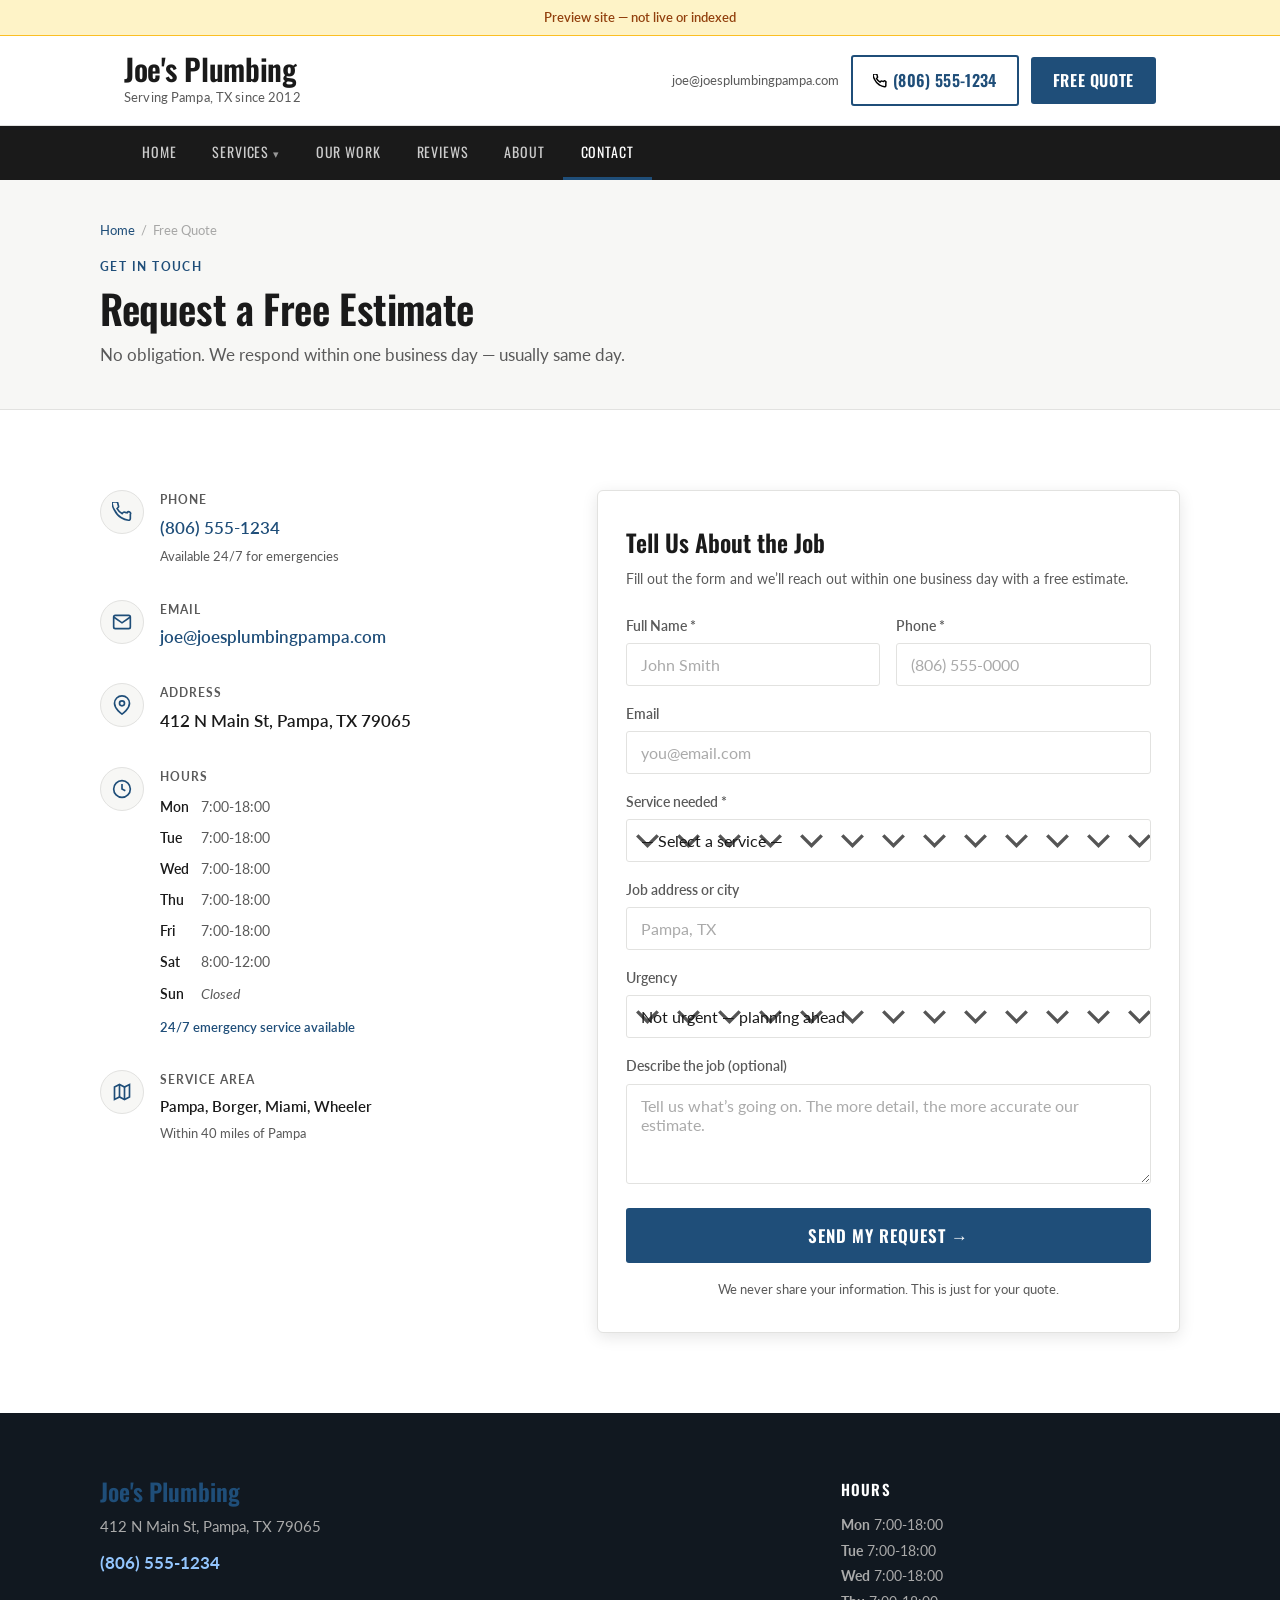
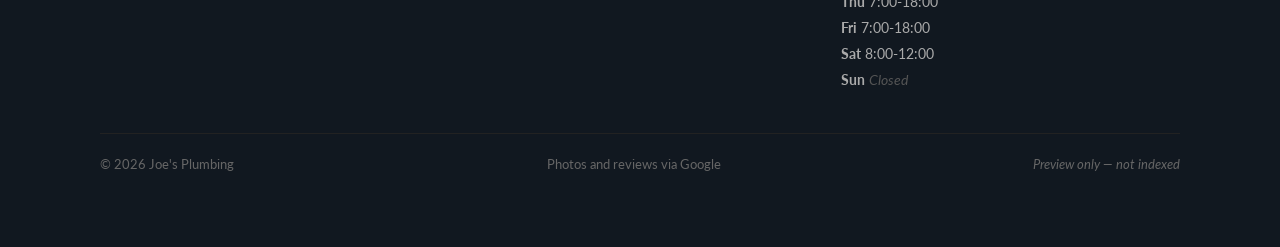
==== contact.html @ d593f2bc "Multi-page v4: Home + Services + Gallery + Contact pages, FAQ, services with descriptions" ====
<!DOCTYPE html>
<html lang="en">
<head>
  <meta charset="UTF-8">
  <meta name="viewport" content="width=device-width, initial-scale=1">
  <title>Free Quote &mdash; Joe&#39;s Plumbing &mdash; Pampa, TX</title><meta name="robots" content="noindex, nofollow">  <link rel="icon" type="image/svg+xml" href="data:image/svg+xml,%3Csvg xmlns='http://www.w3.org/2000/svg' viewBox='0 0 32 32'%3E%3Crect width='32' height='32' fill='%231f4e79'/%3E%3Ctext x='16' y='22' font-family='sans-serif' font-size='18' font-weight='bold' fill='white' text-anchor='middle'%3EJ%3C/text%3E%3C/svg%3E">
  <link rel="preconnect" href="https://fonts.googleapis.com">
  <link rel="preconnect" href="https://fonts.gstatic.com" crossorigin>
  <link rel="stylesheet" href="https://fonts.googleapis.com/css2?family=Oswald:wght@400;600&amp;family=Lato:wght@400;700&display=swap">
  <style>:root { --accent: #1f4e79; --font-heading: 'Oswald', Arial Narrow, sans-serif; --font-body: 'Lato', system-ui, sans-serif; }</style>
  <link rel="stylesheet" href="style.css">
</head>
<body><div class="preview-banner" role="alert">Preview site &mdash; not live or indexed</div><header class="site-header" id="top">
  <div class="header-inner">
    <div class="header-brand">
      <a class="header-name" href="index.html">Joe&#39;s Plumbing</a>      <span class="header-tagline">Serving Pampa, TX since 2012</span>    </div>
    <div class="header-actions">      <a class="header-email" href="mailto:joe@joesplumbingpampa.com">joe@joesplumbingpampa.com</a>      <a class="btn-call" href="tel:8065551234">(806) 555-1234</a>
      <a class="btn-quote" href="contact.html">Free Quote</a>
    </div>
  </div>
</header><nav class="site-nav" id="site-nav" aria-label="Site navigation">
  <div class="nav-inner">
    <a href="index.html">Home</a>
    <div class="nav-dropdown">
      <a href="services.html">Services</a>
      <ul class="nav-dropdown-menu">        <li><a href="services.html#service-1">Water Heaters</a></li>        <li><a href="services.html#service-2">Slab Leak Repair</a></li>        <li><a href="services.html#service-3">Drain Cleaning</a></li>        <li><a href="services.html#service-4">Repipes</a></li>        <li><a href="services.html#service-5">Gas Lines</a></li>      </ul>
    </div>
    <a href="gallery.html">Our Work</a>
    <a href="index.html#reviews">Reviews</a>
    <a href="index.html#about">About</a>
    <a href="contact.html" class="nav-active">Contact</a>
  </div>
</nav>
<div class="page-hero">
  <div class="page-hero-inner">
    <nav class="breadcrumb" aria-label="breadcrumb">
      <a href="index.html">Home</a><span>/</span><span>Free Quote</span>
    </nav>
    <p class="page-hero-eyebrow">Get in Touch</p>
    <h1 class="page-hero-title">Request a Free Estimate</h1>
    <p class="page-hero-sub">No obligation. We respond within one business day &mdash; usually same day.</p>
  </div>
</div>

<main>
  <section class="section">
    <div class="section-inner">
      <div class="contact-page-grid">

        <div class="contact-info-block">

          <div class="contact-info-item">
            <div class="contact-info-icon">
              <svg viewBox="0 0 24 24" fill="none" stroke="currentColor" stroke-width="2"><path d="M22 16.92v3a2 2 0 01-2.18 2 19.79 19.79 0 01-8.63-3.07A19.5 19.5 0 013.07 9.81a19.79 19.79 0 01-3.07-8.64A2 2 0 012 0h3a2 2 0 012 1.72c.127.96.36 1.903.7 2.81a2 2 0 01-.45 2.11L6.09 7.91a16 16 0 006 6l1.27-1.27a2 2 0 012.11-.45c.907.34 1.85.573 2.81.7A2 2 0 0122 14.92z"/></svg>
            </div>
            <div>
              <p class="contact-info-label">Phone</p>
              <p class="contact-info-value"><a href="tel:8065551234">(806) 555-1234</a></p><p style="font-size:0.8125rem;color:var(--text-light);margin-top:0.25rem">Available 24/7 for emergencies</p>            </div>
          </div>          <div class="contact-info-item">
            <div class="contact-info-icon">
              <svg viewBox="0 0 24 24" fill="none" stroke="currentColor" stroke-width="2"><path d="M4 4h16c1.1 0 2 .9 2 2v12c0 1.1-.9 2-2 2H4c-1.1 0-2-.9-2-2V6c0-1.1.9-2 2-2z"/><polyline points="22,6 12,13 2,6"/></svg>
            </div>
            <div>
              <p class="contact-info-label">Email</p>
              <p class="contact-info-value"><a href="mailto:joe@joesplumbingpampa.com">joe@joesplumbingpampa.com</a></p>
            </div>
          </div>
          <div class="contact-info-item">
            <div class="contact-info-icon">
              <svg viewBox="0 0 24 24" fill="none" stroke="currentColor" stroke-width="2"><path d="M21 10c0 7-9 13-9 13s-9-6-9-13a9 9 0 0118 0z"/><circle cx="12" cy="10" r="3"/></svg>
            </div>
            <div>
              <p class="contact-info-label">Address</p>
              <p class="contact-info-value">412 N Main St, Pampa, TX 79065</p>
            </div>
          </div>          <div class="contact-info-item">
            <div class="contact-info-icon">
              <svg viewBox="0 0 24 24" fill="none" stroke="currentColor" stroke-width="2"><circle cx="12" cy="12" r="10"/><polyline points="12 6 12 12 16 14"/></svg>
            </div>
            <div>
              <p class="contact-info-label">Hours</p>
              <table style="font-size:0.875rem;border-collapse:collapse;margin-top:0.25rem">                <tr>
                  <td style="padding:0.25rem 0.75rem 0.25rem 0;font-weight:600;color:var(--text)">Mon</td>
                  <td style="padding:0.25rem 0;color:var(--text-light)">7:00-18:00</td>
                </tr>                <tr>
                  <td style="padding:0.25rem 0.75rem 0.25rem 0;font-weight:600;color:var(--text)">Tue</td>
                  <td style="padding:0.25rem 0;color:var(--text-light)">7:00-18:00</td>
                </tr>                <tr>
                  <td style="padding:0.25rem 0.75rem 0.25rem 0;font-weight:600;color:var(--text)">Wed</td>
                  <td style="padding:0.25rem 0;color:var(--text-light)">7:00-18:00</td>
                </tr>                <tr>
                  <td style="padding:0.25rem 0.75rem 0.25rem 0;font-weight:600;color:var(--text)">Thu</td>
                  <td style="padding:0.25rem 0;color:var(--text-light)">7:00-18:00</td>
                </tr>                <tr>
                  <td style="padding:0.25rem 0.75rem 0.25rem 0;font-weight:600;color:var(--text)">Fri</td>
                  <td style="padding:0.25rem 0;color:var(--text-light)">7:00-18:00</td>
                </tr>                <tr>
                  <td style="padding:0.25rem 0.75rem 0.25rem 0;font-weight:600;color:var(--text)">Sat</td>
                  <td style="padding:0.25rem 0;color:var(--text-light)">8:00-12:00</td>
                </tr>                <tr>
                  <td style="padding:0.25rem 0.75rem 0.25rem 0;font-weight:600;color:var(--text)">Sun</td>
                  <td style="padding:0.25rem 0;color:var(--text-light)"><em>Closed</em></td>
                </tr>              </table><p style="font-size:0.8125rem;color:var(--accent);font-weight:600;margin-top:0.5rem">24/7 emergency service available</p>            </div>
          </div>
          <div class="contact-info-item">
            <div class="contact-info-icon">
              <svg viewBox="0 0 24 24" fill="none" stroke="currentColor" stroke-width="2"><polygon points="3 6 9 3 15 6 21 3 21 18 15 21 9 18 3 21"/><line x1="9" y1="3" x2="9" y2="18"/><line x1="15" y1="6" x2="15" y2="21"/></svg>
            </div>
            <div>
              <p class="contact-info-label">Service Area</p>
              <p class="contact-info-value" style="font-size:0.9375rem">Pampa, Borger, Miami, Wheeler</p><p style="font-size:0.8125rem;color:var(--text-light);margin-top:0.25rem">Within 40 miles of Pampa</p>            </div>
          </div>
        </div>

        <div class="contact-form-card">
          <h2 style="font-family:var(--font-heading);font-size:1.5rem;font-weight:600;margin-bottom:0.25rem;color:var(--text)">Tell Us About the Job</h2>
          <p style="font-size:0.875rem;color:var(--text-light);margin-bottom:1.5rem">Fill out the form and we&rsquo;ll reach out within one business day with a free estimate.</p>

          <form action="#" onsubmit="return false;" novalidate style="display:flex;flex-direction:column;gap:1rem">
            <div class="form-row">
              <div class="form-group">
                <label for="c-name">Full Name *</label>
                <input type="text" id="c-name" name="name" placeholder="John Smith" autocomplete="name" required>
              </div>
              <div class="form-group">
                <label for="c-phone">Phone *</label>
                <input type="tel" id="c-phone" name="phone" placeholder="(806) 555-0000" autocomplete="tel" required>
              </div>
            </div>
            <div class="form-group">
              <label for="c-email">Email</label>
              <input type="email" id="c-email" name="email" placeholder="you@email.com" autocomplete="email">
            </div>
            <div class="form-group">
              <label for="c-service">Service needed *</label>
              <select id="c-service" name="service" required>
                <option value="">— Select a service —</option>                <option>Water Heaters</option>                <option>Slab Leak Repair</option>                <option>Drain Cleaning</option>                <option>Repipes</option>                <option>Gas Lines</option>                <option>Not sure / Other</option>
              </select>
            </div>
            <div class="form-group">
              <label for="c-address">Job address or city</label>
              <input type="text" id="c-address" name="address" placeholder="Pampa, TX">
            </div>
            <div class="form-group">
              <label for="c-urgent">Urgency</label>
              <select id="c-urgent" name="urgent">
                <option>Not urgent &mdash; planning ahead</option>
                <option>This week if possible</option>
                <option>Urgent &mdash; needs attention soon</option>
                <option>Emergency &mdash; call me ASAP</option>
              </select>
            </div>
            <div class="form-group">
              <label for="c-notes">Describe the job (optional)</label>
              <textarea id="c-notes" name="notes" rows="4" placeholder="Tell us what&rsquo;s going on. The more detail, the more accurate our estimate."></textarea>
            </div>
            <button type="submit" class="contact-submit">Send My Request &rarr;</button>
            <p style="font-size:0.8125rem;color:var(--text-light);text-align:center">We never share your information. This is just for your quote.</p>
          </form>
        </div>

      </div>
    </div>
  </section>
</main>

<footer class="site-footer" id="footer">
  <div class="footer-grid">
    <div>
      <p class="footer-name">Joe&#39;s Plumbing</p>
      <address class="footer-address">412 N Main St, Pampa, TX 79065</address>
      <a class="footer-phone-link" href="tel:8065551234">(806) 555-1234</a>
    </div>
    <div>      <p class="footer-hours-label">Hours</p>
      <ul class="footer-hours-list">        <li>
          <strong>Mon</strong>
7:00-18:00        </li>        <li>
          <strong>Tue</strong>
7:00-18:00        </li>        <li>
          <strong>Wed</strong>
7:00-18:00        </li>        <li>
          <strong>Thu</strong>
7:00-18:00        </li>        <li>
          <strong>Fri</strong>
7:00-18:00        </li>        <li>
          <strong>Sat</strong>
8:00-12:00        </li>        <li>
          <strong>Sun</strong>
<span class="closed">Closed</span>        </li>      </ul>    </div>
  </div>
  <div class="footer-bottom">
    <span>&copy; 2026 Joe&#39;s Plumbing</span>    <span>Photos and reviews via Google</span>    <span class="footer-preview-note">Preview only &mdash; not indexed</span>  </div>
</footer><div class="sticky-call-bar"><a href="tel:8065551234">(806) 555-1234 &mdash; Tap to Call</a></div>
</body>
</html>
---- style.css ----
/* trades/style.css — mobile-first, no framework */
/* Accent + fonts injected via <style> in <head> by the template */

:root {
  --accent:        #1f4e79;
  --accent-dark:   color-mix(in srgb, var(--accent) 80%, #000);
  --bg-soft:       #f7f7f5;
  --text:          #1a1a1a;
  --text-light:    #5a5a5a;
  --border:        #e2e2e0;
  --white:         #ffffff;
  --star:          #f59e0b;
  --font-heading:  'Oswald', sans-serif;
  --font-body:     'Lato', sans-serif;
  --radius:        3px;
  --shadow-sm:     0 1px 4px rgba(0,0,0,0.07);
  --shadow-md:     0 4px 16px rgba(0,0,0,0.10);
}

*, *::before, *::after { box-sizing: border-box; margin: 0; padding: 0; }

html { scroll-behavior: smooth; }

body {
  font-family: var(--font-body);
  font-size: 16px;
  color: var(--text);
  background: var(--white);
  line-height: 1.65;
  padding-bottom: calc(60px + env(safe-area-inset-bottom));
}

@media (min-width: 768px) { body { padding-bottom: 0; } }

img { width: 100%; height: auto; display: block; }
a   { color: inherit; text-decoration: none; }

/* ---- Preview banner ---- */
.preview-banner {
  background: #fef3c7;
  color: #92400e;
  text-align: center;
  padding: 0.4375rem 1rem;
  font-size: 0.8125rem;
  font-weight: 600;
  border-bottom: 1px solid #fbbf24;
}

/* ============================================================
   SITE HEADER
   ============================================================ */
.site-header {
  background: var(--white);
  border-bottom: 1px solid var(--border);
  position: relative;
  z-index: 100;
}

.header-inner {
  max-width: 1080px;
  margin: 0 auto;
  padding: 1rem 1.5rem;
  display: flex;
  align-items: center;
  justify-content: space-between;
  gap: 1rem;
  flex-wrap: wrap;
}

.header-brand {
  display: flex;
  flex-direction: column;
  gap: 0.125rem;
}

.header-name {
  font-family: var(--font-heading);
  font-size: 1.5rem;
  font-weight: 600;
  color: var(--text);
  letter-spacing: -0.01em;
  line-height: 1.1;
}

@media (min-width: 768px) {
  .header-name { font-size: 1.875rem; }
}

.header-tagline {
  font-size: 0.8125rem;
  color: var(--text-light);
  letter-spacing: 0.01em;
}

.header-actions {
  display: flex;
  align-items: center;
  gap: 0.75rem;
  flex-wrap: wrap;
}

.btn-call {
  display: inline-flex;
  align-items: center;
  gap: 0.375rem;
  border: 2px solid var(--accent);
  color: var(--accent);
  font-family: var(--font-heading);
  font-size: 1rem;
  font-weight: 600;
  padding: 0.625rem 1.25rem;
  border-radius: var(--radius);
  letter-spacing: 0.02em;
  white-space: nowrap;
  transition: background 0.15s, color 0.15s;
}

.btn-call:hover { background: var(--accent); color: var(--white); }

.btn-call::before {
  content: '';
  display: inline-block;
  width: 14px;
  height: 14px;
  background-image: url("data:image/svg+xml,%3Csvg xmlns='http://www.w3.org/2000/svg' viewBox='0 0 24 24' fill='none' stroke='currentColor' stroke-width='2.5'%3E%3Cpath d='M22 16.92v3a2 2 0 01-2.18 2 19.79 19.79 0 01-8.63-3.07A19.5 19.5 0 013.07 9.81a19.79 19.79 0 01-3.07-8.64A2 2 0 012 0h3a2 2 0 012 1.72c.127.96.36 1.903.7 2.81a2 2 0 01-.45 2.11L6.09 7.91a16 16 0 006 6l1.27-1.27a2 2 0 012.11-.45c.907.34 1.85.573 2.81.7A2 2 0 0122 14.92z'/%3E%3C/svg%3E");
  background-size: contain;
  background-repeat: no-repeat;
  background-position: center;
  flex-shrink: 0;
}

.btn-quote {
  display: inline-flex;
  align-items: center;
  background: var(--accent);
  color: var(--white);
  font-family: var(--font-heading);
  font-size: 1rem;
  font-weight: 600;
  padding: 0.625rem 1.375rem;
  border-radius: var(--radius);
  letter-spacing: 0.04em;
  text-transform: uppercase;
  white-space: nowrap;
  transition: filter 0.15s;
}

.btn-quote:hover { filter: brightness(1.1); }

/* ============================================================
   NAV BAR
   ============================================================ */
.site-nav {
  background: #1a1a1a;
  position: sticky;
  top: 0;
  z-index: 99;
}

.nav-inner {
  max-width: 1080px;
  margin: 0 auto;
  padding: 0 1.5rem;
  display: flex;
  align-items: center;
  gap: 0;
  overflow-x: auto;
  scrollbar-width: none;
}

.nav-inner::-webkit-scrollbar { display: none; }

.nav-inner a {
  color: #ccc;
  font-family: var(--font-heading);
  font-size: 0.875rem;
  font-weight: 400;
  letter-spacing: 0.06em;
  text-transform: uppercase;
  padding: 0.875rem 1.125rem;
  white-space: nowrap;
  transition: color 0.15s, border-color 0.15s;
  border-bottom: 3px solid transparent;
}

.nav-inner a:hover {
  color: var(--white);
  border-bottom-color: var(--accent);
}

/* ============================================================
   HERO
   ============================================================ */
.hero {
  position: relative;
  overflow: hidden;
  background: var(--accent);
  min-height: 340px;
}

@media (min-width: 768px) { .hero { min-height: 540px; } }

.hero-photo {
  object-fit: cover;
  height: 340px;
  width: 100%;
  display: block;
}

@media (min-width: 768px) { .hero-photo { height: 540px; } }

.hero-overlay {
  position: absolute;
  inset: 0;
  background: linear-gradient(to bottom, rgba(0,0,0,0.10) 0%, rgba(0,0,0,0.72) 100%);
  display: flex;
  align-items: flex-end;
  min-height: inherit;
}

.hero-content {
  padding: 2rem 1.25rem;
  color: var(--white);
  max-width: 1080px;
  width: 100%;
  margin: 0 auto;
}

@media (min-width: 768px) { .hero-content { padding: 3.5rem 1.5rem; } }

/* Type-only hero (no photo) */
.hero--type {
  background: #0e1117;
  background-image: linear-gradient(135deg, #0b0f18 0%, #111827 50%, #0f2744 100%);
  padding: 4.5rem 0 5rem;
  display: flex;
  align-items: center;
}

@media (min-width: 768px) { .hero--type { padding: 6.5rem 0 7.5rem; } }

.hero--type .hero-content { position: static; }

.hero--type .hero-content::before {
  content: '';
  display: block;
  width: 56px;
  height: 4px;
  background: var(--accent);
  margin-bottom: 1.375rem;
  border-radius: 2px;
}

.hero-headline {
  font-family: var(--font-heading);
  font-size: 2.375rem;
  font-weight: 600;
  line-height: 1.05;
  margin-bottom: 0.875rem;
  text-shadow: 0 1px 6px rgba(0,0,0,0.45);
  letter-spacing: -0.01em;
}

@media (min-width: 768px) {
  .hero-headline { font-size: 4rem; letter-spacing: -0.02em; }
}

.hero--type .hero-headline { text-shadow: none; }

.hero-subhead {
  font-size: 1.125rem;
  margin-bottom: 2rem;
  opacity: 0.85;
  max-width: 540px;
  line-height: 1.55;
}

.hero-ctas {
  display: flex;
  flex-wrap: wrap;
  gap: 0.875rem;
  align-items: center;
}

.hero-cta {
  display: inline-flex;
  align-items: center;
  gap: 0.5rem;
  background: var(--accent);
  color: var(--white);
  font-family: var(--font-heading);
  font-weight: 600;
  font-size: 1.125rem;
  padding: 0.9375rem 2.25rem;
  border-radius: var(--radius);
  letter-spacing: 0.04em;
  text-transform: uppercase;
  transition: filter 0.15s;
  white-space: nowrap;
}

.hero-cta:hover { filter: brightness(1.12); }

.hero-cta--outline {
  background: transparent;
  border: 2px solid rgba(255,255,255,0.75);
  color: var(--white);
}

.hero-cta--outline:hover { background: rgba(255,255,255,0.12); filter: none; }

.emergency-badge {
  position: absolute;
  top: 1rem;
  right: 1rem;
  background: #c0392b;
  color: var(--white);
  font-size: 0.75rem;
  font-weight: 700;
  letter-spacing: 0.06em;
  text-transform: uppercase;
  padding: 0.3125rem 0.9375rem;
  border-radius: 9999px;
  pointer-events: none;
}

/* ============================================================
   TRUST STRIP
   ============================================================ */
.trust-strip {
  background: var(--bg-soft);
  border-bottom: 1px solid var(--border);
  padding: 1.375rem 1.5rem;
}

.trust-strip-inner {
  max-width: 1080px;
  margin: 0 auto;
  display: flex;
  flex-wrap: wrap;
  gap: 1.25rem 2rem;
  align-items: center;
  justify-content: center;
}

@media (min-width: 768px) {
  .trust-strip-inner { justify-content: flex-start; gap: 0; }
}

.trust-item {
  display: flex;
  align-items: center;
  gap: 0.5rem;
  font-size: 0.875rem;
  font-weight: 700;
  color: var(--text);
  white-space: nowrap;
}

@media (min-width: 768px) {
  .trust-item {
    padding: 0 1.875rem;
    border-right: 1px solid var(--border);
  }
  .trust-item:first-child { padding-left: 0; }
  .trust-item:last-child  { border-right: none; }
}

.trust-icon {
  width: 20px;
  height: 20px;
  flex-shrink: 0;
  color: var(--accent);
}

/* ============================================================
   SECTIONS
   ============================================================ */
.section { padding: 3.75rem 1.25rem; }

@media (min-width: 768px) { .section { padding: 5rem 1.5rem; } }

.section-inner {
  max-width: 1080px;
  margin: 0 auto;
}

.section--alt { background: var(--bg-soft); }

.section-label {
  display: block;
  font-size: 0.6875rem;
  font-weight: 700;
  letter-spacing: 0.14em;
  text-transform: uppercase;
  color: var(--accent);
  margin-bottom: 0.625rem;
}

.section-heading {
  font-family: var(--font-heading);
  font-size: 1.875rem;
  font-weight: 600;
  color: var(--text);
  margin-bottom: 0.625rem;
  line-height: 1.12;
  letter-spacing: -0.01em;
}

@media (min-width: 768px) { .section-heading { font-size: 2.375rem; } }

.section-heading::after {
  content: '';
  display: block;
  width: 48px;
  height: 3px;
  background: var(--accent);
  margin-top: 0.75rem;
  margin-bottom: 1.625rem;
  border-radius: 2px;
}

.section-heading--light { color: var(--white); }
.section-heading--light::after { background: rgba(255,255,255,0.6); }

/* ============================================================
   SERVICES GRID
   ============================================================ */
.services-grid {
  display: grid;
  grid-template-columns: 1fr 1fr;
  gap: 1rem;
  margin-top: 0.5rem;
}

@media (min-width: 600px) {
  .services-grid { grid-template-columns: repeat(3, 1fr); }
}

@media (min-width: 900px) {
  .services-grid { grid-template-columns: repeat(4, 1fr); gap: 1.125rem; }
}

.service-card {
  background: var(--white);
  border: 1px solid var(--border);
  border-top: 3px solid var(--accent);
  border-radius: var(--radius);
  padding: 1.25rem 1rem 1rem;
  box-shadow: var(--shadow-sm);
  transition: box-shadow 0.15s, transform 0.15s;
}

.service-card:hover {
  box-shadow: var(--shadow-md);
  transform: translateY(-2px);
}

.service-card-name {
  font-family: var(--font-heading);
  font-size: 0.9375rem;
  font-weight: 600;
  color: var(--text);
  line-height: 1.3;
  letter-spacing: 0.01em;
}

.services-meta {
  margin-top: 2rem;
  padding-top: 1.5rem;
  border-top: 1px solid var(--border);
  font-size: 0.875rem;
  color: var(--text-light);
  line-height: 1.7;
  display: flex;
  flex-wrap: wrap;
  gap: 0.25rem 2rem;
}

/* ============================================================
   QUOTE REQUEST
   ============================================================ */
.section--quote {
  background: #0e1117;
  background-image: linear-gradient(135deg, #0b0f18 0%, #111827 50%, #0f2744 100%);
  padding: 4rem 1.25rem;
}

@media (min-width: 768px) { .section--quote { padding: 5rem 1.5rem; } }

.quote-grid {
  display: grid;
  gap: 2.5rem;
}

@media (min-width: 768px) {
  .quote-grid {
    grid-template-columns: 1fr 1fr;
    gap: 4rem;
    align-items: start;
  }
}

.quote-copy .section-label { color: #93c5fd; }

.quote-promise {
  color: #cbd5e1;
  font-size: 1rem;
  line-height: 1.6;
  margin-top: -0.5rem;
  margin-bottom: 1.75rem;
}

.quote-divider {
  width: 40px;
  height: 2px;
  background: rgba(255,255,255,0.2);
  margin: 1.5rem 0;
}

.quote-phone {
  color: #94a3b8;
  font-size: 0.9375rem;
}

.quote-phone a {
  color: #93c5fd;
  font-weight: 700;
}

.quote-bullets {
  list-style: none;
  display: flex;
  flex-direction: column;
  gap: 0.625rem;
  margin-top: 1.25rem;
}

.quote-bullets li {
  display: flex;
  align-items: center;
  gap: 0.625rem;
  color: #cbd5e1;
  font-size: 0.9375rem;
}

.quote-bullets li::before {
  content: '';
  flex-shrink: 0;
  width: 8px;
  height: 8px;
  border-radius: 50%;
  background: var(--accent);
}

/* Form */
.quote-form {
  display: flex;
  flex-direction: column;
  gap: 1rem;
  background: rgba(255,255,255,0.04);
  border: 1px solid rgba(255,255,255,0.10);
  border-radius: 6px;
  padding: 1.75rem 1.5rem;
}

.form-row {
  display: grid;
  grid-template-columns: 1fr 1fr;
  gap: 1rem;
}

.form-group {
  display: flex;
  flex-direction: column;
  gap: 0.375rem;
}

.form-group label {
  font-size: 0.8125rem;
  font-weight: 700;
  color: #cbd5e1;
  letter-spacing: 0.03em;
  text-transform: uppercase;
}

.form-group input,
.form-group select,
.form-group textarea {
  background: rgba(255,255,255,0.08);
  border: 1px solid rgba(255,255,255,0.16);
  border-radius: var(--radius);
  color: var(--white);
  font-family: var(--font-body);
  font-size: 1rem;
  padding: 0.6875rem 0.875rem;
  outline: none;
  transition: border-color 0.15s, background 0.15s;
  width: 100%;
  -webkit-appearance: none;
}

.form-group select {
  cursor: pointer;
  background-image: url("data:image/svg+xml,%3Csvg xmlns='http://www.w3.org/2000/svg' viewBox='0 0 24 24' fill='none' stroke='%23999' stroke-width='2'%3E%3Cpolyline points='6 9 12 15 18 9'/%3E%3C/svg%3E");
  background-repeat: no-repeat;
  background-position: right 0.75rem center;
  background-size: 16px;
  padding-right: 2.5rem;
}

.form-group select option { background: #1e293b; color: var(--white); }

.form-group input::placeholder,
.form-group textarea::placeholder { color: rgba(255,255,255,0.3); }

.form-group input:focus,
.form-group select:focus,
.form-group textarea:focus {
  border-color: var(--accent);
  background: rgba(255,255,255,0.12);
  box-shadow: 0 0 0 3px rgba(31,78,121,0.4);
}

.form-group textarea { resize: vertical; min-height: 90px; }

.quote-submit {
  background: var(--accent);
  color: var(--white);
  font-family: var(--font-heading);
  font-size: 1.0625rem;
  font-weight: 600;
  letter-spacing: 0.06em;
  text-transform: uppercase;
  border: none;
  border-radius: var(--radius);
  padding: 0.9375rem 2rem;
  cursor: pointer;
  transition: filter 0.15s;
  width: 100%;
  margin-top: 0.25rem;
}

.quote-submit:hover { filter: brightness(1.12); }

/* ============================================================
   REVIEWS
   ============================================================ */
.reviews-intro {
  display: flex;
  align-items: center;
  gap: 1.25rem;
  margin-bottom: 2rem;
  padding-bottom: 1.5rem;
  border-bottom: 1px solid var(--border);
  flex-wrap: wrap;
}

.reviews-rating-big {
  display: flex;
  flex-direction: column;
  align-items: center;
  background: var(--bg-soft);
  border: 1px solid var(--border);
  border-radius: 6px;
  padding: 1rem 1.5rem;
  min-width: 110px;
  text-align: center;
}

.reviews-rating-num {
  font-family: var(--font-heading);
  font-size: 2.5rem;
  font-weight: 600;
  color: var(--text);
  line-height: 1;
}

.reviews-rating-stars {
  color: var(--star);
  font-size: 1rem;
  letter-spacing: 0.05em;
  margin-top: 0.25rem;
}

.reviews-rating-label {
  font-size: 0.75rem;
  color: var(--text-light);
  margin-top: 0.375rem;
}

.reviews-tagline {
  font-size: 1.0625rem;
  color: var(--text-light);
  max-width: 460px;
  line-height: 1.55;
}

.reviews-grid {
  display: grid;
  gap: 1rem;
}

@media (min-width: 768px) {
  .reviews-grid { grid-template-columns: 1fr 1fr; gap: 1.125rem; }
}

@media (min-width: 1024px) {
  .reviews-grid--three { grid-template-columns: 1fr 1fr 1fr; }
}

.review-card {
  background: var(--white);
  border: 1px solid var(--border);
  border-radius: 4px;
  padding: 1.5rem;
  box-shadow: var(--shadow-sm);
  display: flex;
  flex-direction: column;
  gap: 0.75rem;
}

.review-stars {
  color: var(--star);
  font-size: 1rem;
  letter-spacing: 0.05em;
  line-height: 1;
}

.review-text {
  font-size: 0.9375rem;
  font-style: italic;
  line-height: 1.7;
  color: var(--text);
  flex: 1;
}

.review-text::before { content: '\201C'; }
.review-text::after  { content: '\201D'; }

.review-meta {
  display: flex;
  justify-content: space-between;
  align-items: center;
  font-size: 0.8125rem;
  color: var(--text-light);
  gap: 0.5rem;
  padding-top: 0.75rem;
  border-top: 1px solid var(--border);
}

.review-author { font-weight: 700; color: var(--text); }

.google-attribution {
  margin-top: 1.75rem;
  display: flex;
  align-items: center;
  gap: 0.5rem;
  font-size: 0.8125rem;
  color: var(--text-light);
}

/* ============================================================
   ABOUT
   ============================================================ */
.about-grid {
  display: grid;
  gap: 2.5rem;
}

@media (min-width: 768px) {
  .about-grid { grid-template-columns: 3fr 2fr; gap: 4rem; align-items: start; }
}

.about-text {
  font-size: 1.0625rem;
  line-height: 1.8;
  color: var(--text);
}

.about-text p + p { margin-top: 1rem; }

.about-stats {
  display: flex;
  flex-direction: column;
  gap: 0;
  border: 1px solid var(--border);
  border-radius: 4px;
  overflow: hidden;
  box-shadow: var(--shadow-sm);
}

.stat-item {
  padding: 1.25rem 1.5rem;
  border-bottom: 1px solid var(--border);
  background: var(--white);
}

.stat-item:last-child { border-bottom: none; }

.stat-number {
  font-family: var(--font-heading);
  font-size: 2rem;
  font-weight: 600;
  color: var(--accent);
  line-height: 1.1;
}

.stat-label {
  font-size: 0.875rem;
  color: var(--text-light);
  margin-top: 0.125rem;
}

/* ============================================================
   SERVICE AREA + HOURS
   ============================================================ */
.area-hours-grid {
  display: grid;
  gap: 3rem;
}

@media (min-width: 768px) {
  .area-hours-grid { grid-template-columns: 1fr 1fr; gap: 5rem; align-items: start; }
}

.subheading {
  font-family: var(--font-heading);
  font-size: 1.25rem;
  font-weight: 600;
  margin-bottom: 1.125rem;
  color: var(--text);
}

.area-list {
  list-style: none;
  line-height: 1.9;
}

.area-list li {
  font-size: 1rem;
  color: var(--text);
  display: flex;
  align-items: center;
  gap: 0.5rem;
  padding: 0.25rem 0;
}

.area-list li::before {
  content: '';
  flex-shrink: 0;
  width: 6px;
  height: 6px;
  border-radius: 50%;
  background: var(--accent);
}

.area-range {
  margin-top: 1rem;
  font-size: 0.875rem;
  color: var(--text-light);
}

.hours-table {
  width: 100%;
  border-collapse: collapse;
  font-size: 0.9375rem;
}

.hours-table tr + tr { border-top: 1px solid var(--border); }
.hours-table td { padding: 0.5625rem 0.25rem; vertical-align: middle; }
.hours-table td:first-child { font-weight: 600; width: 42%; }
.hours-table tr.today-row td { font-weight: 700; color: var(--accent); }
.hours-closed { color: var(--text-light); font-style: italic; }

/* ============================================================
   STICKY CALL BAR — MOBILE ONLY
   ============================================================ */
.sticky-call-bar {
  position: fixed;
  bottom: 0;
  left: 0;
  right: 0;
  background: var(--accent);
  color: var(--white);
  z-index: 200;
  display: flex;
  align-items: center;
  justify-content: center;
  height: calc(60px + env(safe-area-inset-bottom));
  padding: 0 1rem env(safe-area-inset-bottom);
}

.sticky-call-bar a {
  color: var(--white);
  font-family: var(--font-heading);
  font-size: 1.125rem;
  font-weight: 600;
  letter-spacing: 0.03em;
}

@media (min-width: 768px) { .sticky-call-bar { display: none; } }

/* ============================================================
   FOOTER
   ============================================================ */
.site-footer {
  background: #111820;
  color: #bbb;
  padding: 3rem 1.25rem 3.5rem;
}

@media (min-width: 768px) { .site-footer { padding: 4rem 1.5rem 4.5rem; } }

.footer-grid {
  max-width: 1080px;
  margin: 0 auto;
  display: grid;
  gap: 2.5rem;
}

@media (min-width: 768px) {
  .footer-grid { grid-template-columns: 2fr 1fr; align-items: start; gap: 4rem; }
}

.footer-name {
  font-family: var(--font-heading);
  font-size: 1.5rem;
  font-weight: 600;
  color: var(--accent);
  margin-bottom: 0.5rem;
  line-height: 1.2;
}

.footer-address {
  font-size: 0.9375rem;
  line-height: 1.7;
  font-style: normal;
  color: #aaa;
}

.footer-phone-link {
  display: inline-block;
  color: #93c5fd;
  font-weight: 700;
  font-size: 1.0625rem;
  margin-top: 0.625rem;
}

.footer-hours-label {
  font-family: var(--font-heading);
  font-size: 0.9375rem;
  font-weight: 600;
  color: #fff;
  margin-bottom: 0.625rem;
  text-transform: uppercase;
  letter-spacing: 0.07em;
}

.footer-hours-list {
  list-style: none;
  font-size: 0.875rem;
  line-height: 1.85;
  color: #aaa;
}

.footer-hours-list .closed { color: #555; font-style: italic; }

.footer-bottom {
  max-width: 1080px;
  margin: 2.5rem auto 0;
  padding-top: 1.25rem;
  border-top: 1px solid #222;
  font-size: 0.8125rem;
  color: #666;
  display: flex;
  flex-wrap: wrap;
  justify-content: space-between;
  gap: 0.5rem;
}

.footer-preview-note { font-style: italic; }

/* ============================================================
   NAV DROPDOWN
   ============================================================ */
.nav-dropdown { position: relative; }

.nav-dropdown > a::after {
  content: ' ▾';
  font-size: 0.6875rem;
  opacity: 0.7;
}

.nav-dropdown-menu {
  position: absolute;
  top: 100%;
  left: 0;
  min-width: 220px;
  background: var(--accent);
  list-style: none;
  opacity: 0;
  pointer-events: none;
  transform: translateY(-6px);
  transition: opacity 0.15s, transform 0.15s;
  z-index: 300;
  border-top: 2px solid rgba(255,255,255,0.15);
  box-shadow: 0 8px 24px rgba(0,0,0,0.35);
}

.nav-dropdown:hover .nav-dropdown-menu,
.nav-dropdown:focus-within .nav-dropdown-menu {
  opacity: 1;
  pointer-events: auto;
  transform: translateY(0);
}

.nav-dropdown-menu li a {
  display: block;
  color: rgba(255,255,255,0.88);
  font-family: var(--font-heading);
  font-size: 0.8125rem;
  font-weight: 400;
  letter-spacing: 0.04em;
  text-transform: uppercase;
  padding: 0.75rem 1.125rem;
  border-bottom: 1px solid rgba(255,255,255,0.08);
  transition: background 0.1s, color 0.1s;
}

.nav-dropdown-menu li:last-child a { border-bottom: none; }
.nav-dropdown-menu li a:hover { background: rgba(255,255,255,0.12); color: #fff; }

/* ============================================================
   CREDENTIAL BADGES
   ============================================================ */
.badges-section {
  background: var(--bg-soft);
  border-top: 1px solid var(--border);
  border-bottom: 1px solid var(--border);
  padding: 2.5rem 1.25rem;
}

.badges-inner {
  max-width: 1080px;
  margin: 0 auto;
}

.badges-heading {
  font-family: var(--font-heading);
  font-size: 0.75rem;
  font-weight: 700;
  letter-spacing: 0.14em;
  text-transform: uppercase;
  color: var(--text-light);
  text-align: center;
  margin-bottom: 1.75rem;
}

.badges-grid {
  display: flex;
  flex-wrap: wrap;
  gap: 1.25rem;
  align-items: center;
  justify-content: center;
}

.badge-item {
  display: flex;
  flex-direction: column;
  align-items: center;
  gap: 0.5rem;
  text-align: center;
  width: 110px;
}

.badge-emblem {
  width: 72px;
  height: 72px;
  border-radius: 50%;
  background: var(--white);
  border: 2px solid var(--border);
  display: flex;
  align-items: center;
  justify-content: center;
  box-shadow: var(--shadow-sm);
  padding: 8px;
}

.badge-emblem svg { width: 38px; height: 38px; }

.badge-label {
  font-size: 0.6875rem;
  font-weight: 700;
  letter-spacing: 0.06em;
  text-transform: uppercase;
  color: var(--text-light);
  line-height: 1.3;
}

/* ============================================================
   TIPS / BLOG SECTION
   ============================================================ */
.tips-grid {
  display: grid;
  gap: 1.25rem;
  margin-top: 0.5rem;
}

@media (min-width: 768px) {
  .tips-grid { grid-template-columns: repeat(3, 1fr); }
}

.tip-card {
  background: var(--white);
  border: 1px solid var(--border);
  border-radius: 4px;
  overflow: hidden;
  box-shadow: var(--shadow-sm);
  transition: box-shadow 0.15s;
}

.tip-card:hover { box-shadow: var(--shadow-md); }

.tip-card-body { padding: 1.25rem 1.25rem 1.5rem; }

.tip-date {
  font-size: 0.75rem;
  color: var(--text-light);
  text-transform: uppercase;
  letter-spacing: 0.08em;
  margin-bottom: 0.5rem;
}

.tip-title {
  font-family: var(--font-heading);
  font-size: 1.0625rem;
  font-weight: 600;
  color: var(--text);
  line-height: 1.3;
  margin-bottom: 0.625rem;
}

.tip-excerpt {
  font-size: 0.875rem;
  color: var(--text-light);
  line-height: 1.65;
}

.tips-cta {
  margin-top: 2rem;
  padding-top: 1.5rem;
  border-top: 1px solid var(--border);
  font-size: 0.875rem;
  color: var(--text-light);
}

/* ============================================================
   NAV ACTIVE STATE
   ============================================================ */
.nav-inner a.nav-active {
  color: var(--white);
  border-bottom-color: var(--accent);
}

.header-email {
  font-size: 0.8125rem;
  color: var(--text-light);
  display: none;
}

@media (min-width: 1024px) { .header-email { display: inline; } }

/* ============================================================
   GALLERY PAGE
   ============================================================ */
.gallery-grid {
  display: grid;
  grid-template-columns: repeat(2, 1fr);
  gap: 0.875rem;
  margin-top: 0.5rem;
}

@media (min-width: 600px) {
  .gallery-grid { grid-template-columns: repeat(3, 1fr); }
}

@media (min-width: 900px) {
  .gallery-grid { grid-template-columns: repeat(4, 1fr); gap: 1rem; }
}

.gallery-item {
  position: relative;
  overflow: hidden;
  border-radius: var(--radius);
  background: #e5e7eb;
  aspect-ratio: 4/3;
}

.gallery-item img {
  width: 100%;
  height: 100%;
  object-fit: cover;
  display: block;
  transition: transform 0.3s;
}

.gallery-item:hover img { transform: scale(1.04); }

.gallery-item-overlay {
  position: absolute;
  bottom: 0;
  left: 0;
  right: 0;
  background: linear-gradient(to top, rgba(0,0,0,0.7) 0%, transparent 100%);
  padding: 1rem 0.75rem 0.75rem;
  opacity: 0;
  transition: opacity 0.2s;
}

.gallery-item:hover .gallery-item-overlay { opacity: 1; }

.gallery-item-label {
  color: #fff;
  font-size: 0.8125rem;
  font-weight: 600;
}

.gallery-placeholder {
  width: 100%;
  height: 100%;
  background: var(--bg-soft);
  border: 2px dashed var(--border);
  display: flex;
  flex-direction: column;
  align-items: center;
  justify-content: center;
  gap: 0.5rem;
  color: var(--text-light);
  font-size: 0.8125rem;
  text-align: center;
  padding: 1rem;
}

/* ============================================================
   SERVICES PAGE — detailed cards
   ============================================================ */
.services-detail-list {
  display: flex;
  flex-direction: column;
  gap: 0;
}

.service-detail-item {
  padding: 2rem 0;
  border-bottom: 1px solid var(--border);
  display: grid;
  gap: 1rem;
}

@media (min-width: 768px) {
  .service-detail-item {
    grid-template-columns: 2fr 3fr;
    gap: 3rem;
    align-items: start;
  }
}

.service-detail-item:last-child { border-bottom: none; }

.service-detail-name {
  font-family: var(--font-heading);
  font-size: 1.375rem;
  font-weight: 600;
  color: var(--text);
  line-height: 1.2;
}

.service-detail-number {
  font-size: 0.75rem;
  font-weight: 700;
  letter-spacing: 0.1em;
  text-transform: uppercase;
  color: var(--accent);
  margin-bottom: 0.5rem;
}

.service-detail-desc {
  font-size: 1rem;
  color: var(--text-light);
  line-height: 1.75;
}

.service-detail-cta {
  display: inline-flex;
  align-items: center;
  gap: 0.375rem;
  color: var(--accent);
  font-weight: 700;
  font-size: 0.9375rem;
  margin-top: 1rem;
}

.service-detail-cta:hover { text-decoration: underline; }

/* ============================================================
   CONTACT / QUOTE PAGE
   ============================================================ */
.contact-page-grid {
  display: grid;
  gap: 3rem;
}

@media (min-width: 768px) {
  .contact-page-grid { grid-template-columns: 1fr 1.4fr; gap: 5rem; align-items: start; }
}

.contact-info-block {
  display: flex;
  flex-direction: column;
  gap: 2rem;
}

.contact-info-item {
  display: flex;
  gap: 1rem;
  align-items: flex-start;
}

.contact-info-icon {
  width: 44px;
  height: 44px;
  background: var(--bg-soft);
  border: 1px solid var(--border);
  border-radius: 50%;
  display: flex;
  align-items: center;
  justify-content: center;
  flex-shrink: 0;
  color: var(--accent);
}

.contact-info-icon svg { width: 20px; height: 20px; }

.contact-info-label {
  font-size: 0.75rem;
  font-weight: 700;
  text-transform: uppercase;
  letter-spacing: 0.08em;
  color: var(--text-light);
  margin-bottom: 0.25rem;
}

.contact-info-value {
  font-size: 1.0625rem;
  font-weight: 600;
  color: var(--text);
}

.contact-info-value a { color: var(--accent); }

.contact-form-card {
  background: var(--white);
  border: 1px solid var(--border);
  border-radius: 6px;
  padding: 2rem 1.75rem;
  box-shadow: var(--shadow-md);
}

.contact-form-card .form-group input,
.contact-form-card .form-group select,
.contact-form-card .form-group textarea {
  background: var(--white);
  border: 1.5px solid var(--border);
  color: var(--text);
}

.contact-form-card .form-group input::placeholder,
.contact-form-card .form-group textarea::placeholder { color: #aaa; }

.contact-form-card .form-group input:focus,
.contact-form-card .form-group select:focus,
.contact-form-card .form-group textarea:focus {
  border-color: var(--accent);
  background: var(--white);
  box-shadow: 0 0 0 3px rgba(31,78,121,0.12);
}

.contact-form-card .form-group label {
  color: var(--text-light);
  text-transform: none;
  font-size: 0.875rem;
  font-weight: 600;
  letter-spacing: 0;
}

.contact-form-card .form-group select {
  background-image: url("data:image/svg+xml,%3Csvg xmlns='http://www.w3.org/2000/svg' viewBox='0 0 24 24' fill='none' stroke='%23555' stroke-width='2'%3E%3Cpolyline points='6 9 12 15 18 9'/%3E%3C/svg%3E");
}

.contact-form-card .form-group select option { background: #fff; color: var(--text); }

.contact-submit {
  background: var(--accent);
  color: var(--white);
  font-family: var(--font-heading);
  font-size: 1.0625rem;
  font-weight: 600;
  letter-spacing: 0.06em;
  text-transform: uppercase;
  border: none;
  border-radius: var(--radius);
  padding: 0.9375rem 2rem;
  cursor: pointer;
  transition: filter 0.15s;
  width: 100%;
  margin-top: 0.5rem;
}

.contact-submit:hover { filter: brightness(1.1); }

/* Page hero (non-home pages) */
.page-hero {
  background: var(--bg-soft);
  border-bottom: 1px solid var(--border);
  padding: 2.5rem 1.5rem;
}

.page-hero-inner {
  max-width: 1080px;
  margin: 0 auto;
}

.page-hero-eyebrow {
  font-size: 0.75rem;
  font-weight: 700;
  letter-spacing: 0.12em;
  text-transform: uppercase;
  color: var(--accent);
  margin-bottom: 0.5rem;
}

.page-hero-title {
  font-family: var(--font-heading);
  font-size: 2rem;
  font-weight: 600;
  color: var(--text);
  letter-spacing: -0.01em;
  line-height: 1.15;
}

@media (min-width: 768px) { .page-hero-title { font-size: 2.5rem; } }

.page-hero-sub {
  font-size: 1.0625rem;
  color: var(--text-light);
  margin-top: 0.625rem;
  max-width: 540px;
}

.breadcrumb {
  font-size: 0.8125rem;
  color: var(--text-light);
  margin-bottom: 1rem;
  display: flex;
  gap: 0.375rem;
  align-items: center;
}

.breadcrumb a { color: var(--accent); }
.breadcrumb span { opacity: 0.5; }
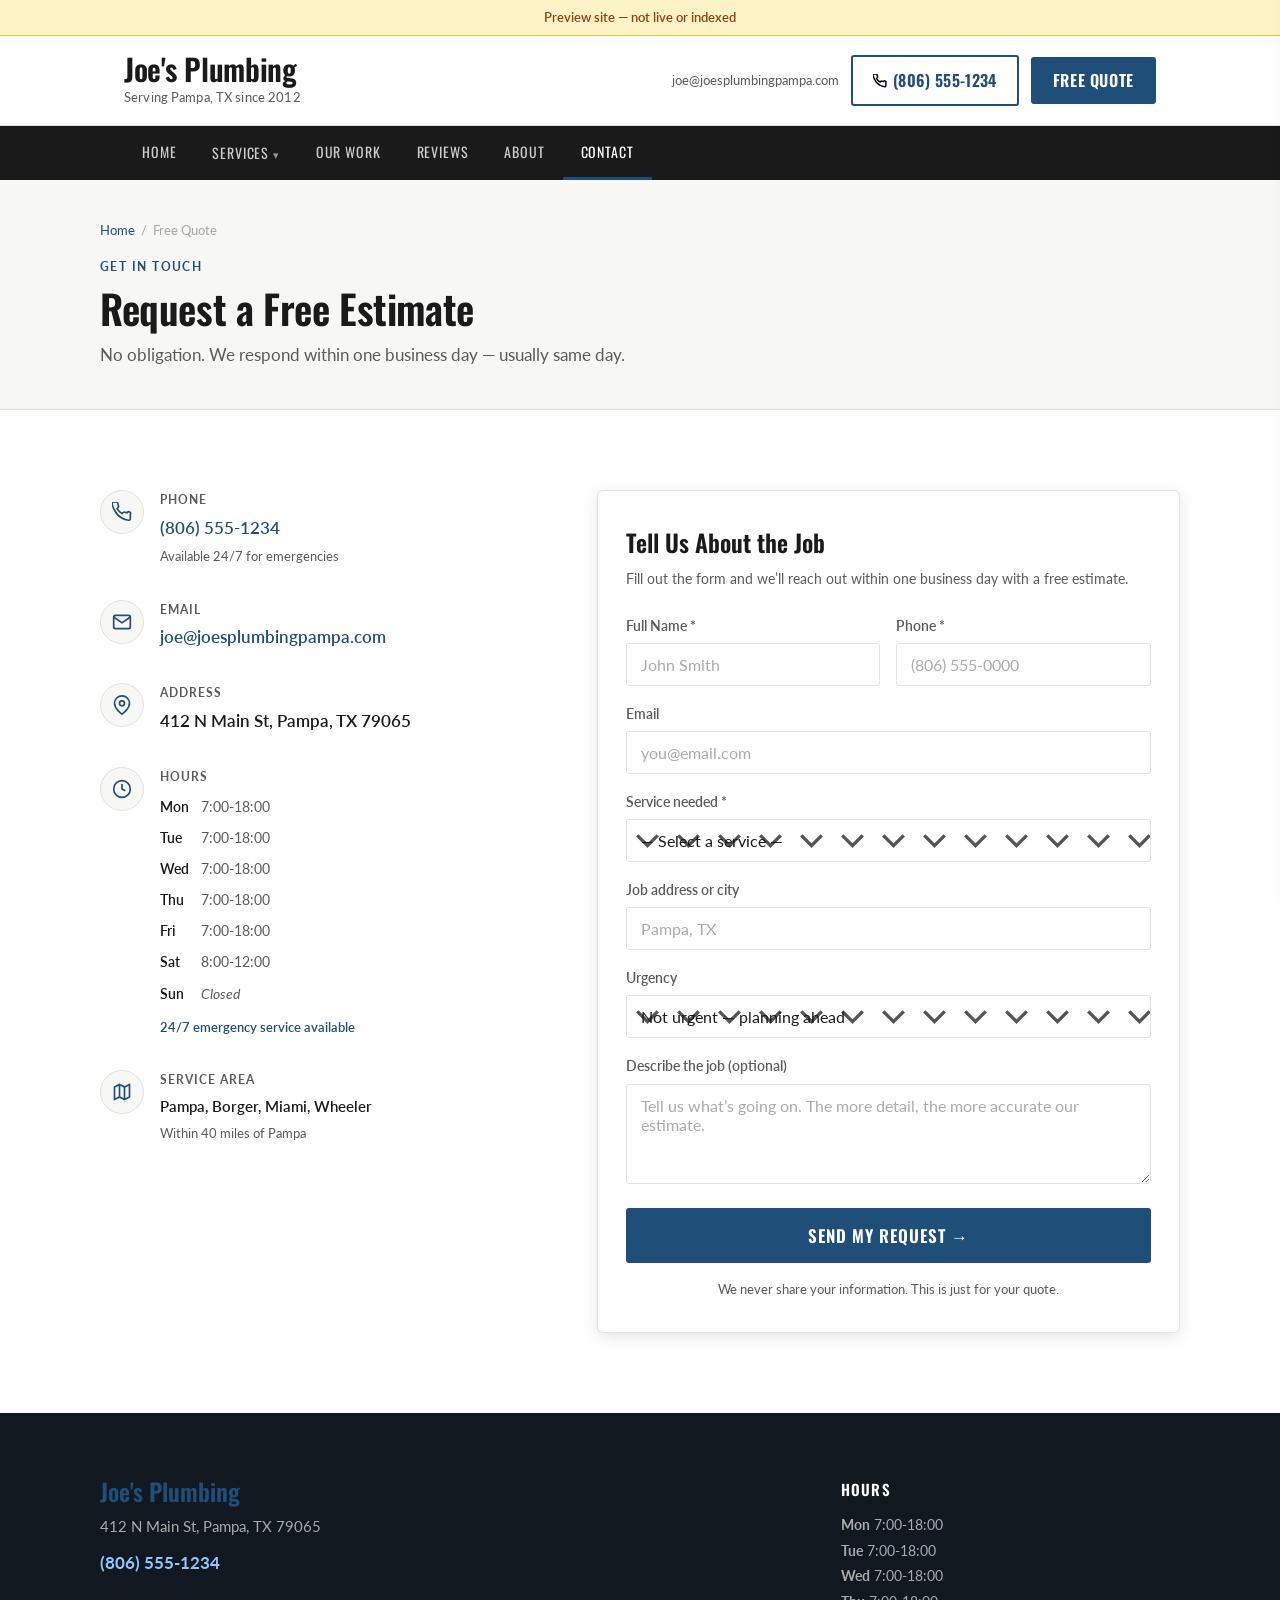
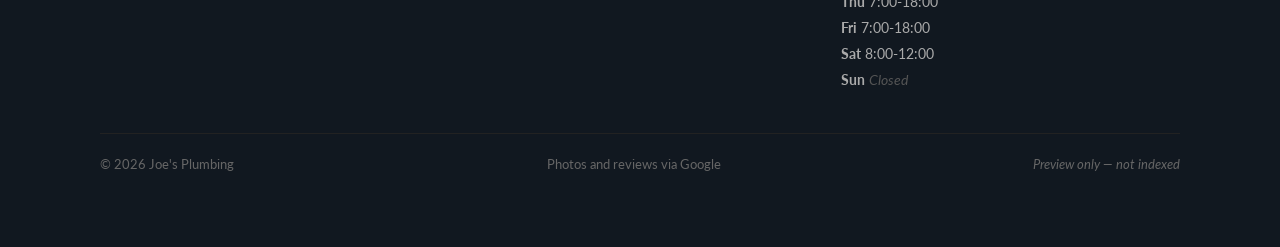
==== commit e696b556: "v5: mobile hamburger menu, two-button sticky CTA, brand logos strip, social footer icons Co-Authored" ====
--- a/contact.html
+++ b/contact.html
@@ -29,8 +29,49 @@
     <a href="index.html#reviews">Reviews</a>
     <a href="index.html#about">About</a>
     <a href="contact.html" class="nav-active">Contact</a>
+    <!-- Hamburger button — mobile only -->
+    <button class="nav-hamburger" id="nav-hamburger" aria-label="Open menu" aria-expanded="false" aria-controls="mobile-menu">
+      <span></span><span></span><span></span>
+    </button>
   </div>
 </nav>
+
+<!-- Mobile full-screen menu -->
+<div class="mobile-menu" id="mobile-menu" aria-hidden="true">
+  <div class="mobile-menu-header">
+    <span class="mobile-menu-brand">Joe&#39;s Plumbing</span>
+    <button class="mobile-menu-close" id="mobile-menu-close" aria-label="Close menu">&times;</button>
+  </div>
+  <nav class="mobile-menu-nav">
+    <a href="index.html">Home</a>
+    <details>
+      <summary>Services</summary>
+      <div class="mobile-submenu">        <a href="services.html#service-1">Water Heaters</a>        <a href="services.html#service-2">Slab Leak Repair</a>        <a href="services.html#service-3">Drain Cleaning</a>        <a href="services.html#service-4">Repipes</a>        <a href="services.html#service-5">Gas Lines</a>      </div>
+    </details>
+    <a href="gallery.html">Our Work</a>
+    <a href="index.html#reviews">Reviews</a>
+    <a href="index.html#about">About</a>
+    <a href="contact.html">Contact</a>
+  </nav>  <div class="mobile-menu-ctas">
+    <a href="contact.html" class="mobile-cta-book">Book Now</a>
+    <a href="tel:8065551234" class="mobile-cta-phone">(806) 555-1234</a>
+  </div>
+</div>
+<div class="mobile-menu-overlay" id="mobile-menu-overlay"></div>
+
+<script>
+(function(){
+  var btn=document.getElementById('nav-hamburger');
+  var menu=document.getElementById('mobile-menu');
+  var overlay=document.getElementById('mobile-menu-overlay');
+  var close=document.getElementById('mobile-menu-close');
+  function open(){menu.classList.add('is-open');overlay.classList.add('is-open');btn.setAttribute('aria-expanded','true');document.body.style.overflow='hidden';}
+  function shut(){menu.classList.remove('is-open');overlay.classList.remove('is-open');btn.setAttribute('aria-expanded','false');document.body.style.overflow='';}
+  btn.addEventListener('click',open);
+  close.addEventListener('click',shut);
+  overlay.addEventListener('click',shut);
+})();
+</script>
 <div class="page-hero">
   <div class="page-hero-inner">
     <nav class="breadcrumb" aria-label="breadcrumb">
@@ -169,8 +210,7 @@
     <div>
       <p class="footer-name">Joe&#39;s Plumbing</p>
       <address class="footer-address">412 N Main St, Pampa, TX 79065</address>
-      <a class="footer-phone-link" href="tel:8065551234">(806) 555-1234</a>
-    </div>
+      <a class="footer-phone-link" href="tel:8065551234">(806) 555-1234</a>    </div>
     <div>      <p class="footer-hours-label">Hours</p>
       <ul class="footer-hours-list">        <li>
           <strong>Mon</strong>
@@ -190,6 +230,9 @@
   </div>
   <div class="footer-bottom">
     <span>&copy; 2026 Joe&#39;s Plumbing</span>    <span>Photos and reviews via Google</span>    <span class="footer-preview-note">Preview only &mdash; not indexed</span>  </div>
-</footer><div class="sticky-call-bar"><a href="tel:8065551234">(806) 555-1234 &mdash; Tap to Call</a></div>
+</footer><div class="sticky-mobile-ctas" aria-label="Quick actions">
+  <a href="#" onclick="document.getElementById('c-name').focus();return false;" class="sticky-book">Get Free Quote</a>
+  <a href="tel:8065551234" class="sticky-phone">(806) 555-1234</a>
+</div>
 </body>
 </html>
--- a/style.css
+++ b/style.css
@@ -1469,3 +1469,349 @@
 
 .breadcrumb a { color: var(--accent); }
 .breadcrumb span { opacity: 0.5; }
+
+/* ============================================================
+   HAMBURGER BUTTON
+   ============================================================ */
+.nav-hamburger {
+  display: flex;
+  flex-direction: column;
+  justify-content: space-between;
+  width: 28px;
+  height: 20px;
+  background: none;
+  border: none;
+  cursor: pointer;
+  padding: 0;
+  margin-left: auto;
+  flex-shrink: 0;
+}
+
+.nav-hamburger span {
+  display: block;
+  height: 2.5px;
+  background: #ccc;
+  border-radius: 2px;
+  transition: background 0.15s;
+}
+
+.nav-hamburger:hover span { background: #fff; }
+
+@media (min-width: 768px) { .nav-hamburger { display: none; } }
+
+/* Hide regular nav links on mobile, show hamburger */
+@media (max-width: 767px) {
+  .nav-inner > a,
+  .nav-inner > .nav-dropdown {
+    display: none;
+  }
+  .nav-inner { justify-content: flex-end; padding: 0 1rem; height: 48px; display: flex; align-items: center; }
+}
+
+/* ============================================================
+   MOBILE FULL-SCREEN MENU
+   ============================================================ */
+.mobile-menu {
+  position: fixed;
+  top: 0;
+  right: -320px;
+  width: 300px;
+  max-width: 88vw;
+  height: 100%;
+  background: #fff;
+  z-index: 500;
+  overflow-y: auto;
+  display: flex;
+  flex-direction: column;
+  transition: right 0.28s cubic-bezier(0.4,0,0.2,1);
+  box-shadow: -4px 0 24px rgba(0,0,0,0.18);
+}
+
+.mobile-menu.is-open { right: 0; }
+
+.mobile-menu-overlay {
+  display: none;
+  position: fixed;
+  inset: 0;
+  background: rgba(0,0,0,0.45);
+  z-index: 499;
+}
+
+.mobile-menu-overlay.is-open { display: block; }
+
+.mobile-menu-header {
+  display: flex;
+  align-items: center;
+  justify-content: space-between;
+  padding: 1.125rem 1.25rem;
+  border-bottom: 1px solid var(--border);
+  background: var(--accent);
+}
+
+.mobile-menu-brand {
+  font-family: var(--font-heading);
+  font-size: 1.125rem;
+  font-weight: 600;
+  color: #fff;
+}
+
+.mobile-menu-close {
+  background: none;
+  border: none;
+  color: rgba(255,255,255,0.7);
+  font-size: 1.75rem;
+  line-height: 1;
+  cursor: pointer;
+  padding: 0;
+  width: 32px;
+  height: 32px;
+  display: flex;
+  align-items: center;
+  justify-content: center;
+}
+
+.mobile-menu-close:hover { color: #fff; }
+
+.mobile-menu-nav {
+  display: flex;
+  flex-direction: column;
+  flex: 1;
+}
+
+.mobile-menu-nav > a,
+.mobile-menu-nav > details > summary {
+  display: block;
+  padding: 1rem 1.25rem;
+  font-family: var(--font-heading);
+  font-size: 1.0625rem;
+  font-weight: 600;
+  color: var(--text);
+  letter-spacing: 0.04em;
+  text-transform: uppercase;
+  border-bottom: 1px solid var(--border);
+  cursor: pointer;
+  list-style: none;
+  display: flex;
+  align-items: center;
+  justify-content: space-between;
+  transition: background 0.1s;
+}
+
+.mobile-menu-nav > a:hover,
+.mobile-menu-nav > details > summary:hover { background: var(--bg-soft); }
+
+.mobile-menu-nav > details > summary::after {
+  content: '+';
+  font-size: 1.25rem;
+  color: var(--accent);
+  font-weight: 400;
+}
+
+.mobile-menu-nav > details[open] > summary::after { content: '−'; }
+
+.mobile-submenu {
+  display: flex;
+  flex-direction: column;
+  background: var(--bg-soft);
+  border-bottom: 1px solid var(--border);
+}
+
+.mobile-submenu a {
+  padding: 0.75rem 1.75rem;
+  font-size: 0.9375rem;
+  color: var(--text-light);
+  border-bottom: 1px solid var(--border);
+  display: block;
+}
+
+.mobile-submenu a:last-child { border-bottom: none; }
+.mobile-submenu a:hover { color: var(--accent); }
+
+.mobile-menu-social {
+  display: flex;
+  gap: 1rem;
+  padding: 1.25rem;
+  border-top: 1px solid var(--border);
+  justify-content: center;
+}
+
+.mobile-menu-social a {
+  width: 40px;
+  height: 40px;
+  border-radius: 50%;
+  background: var(--bg-soft);
+  border: 1px solid var(--border);
+  display: flex;
+  align-items: center;
+  justify-content: center;
+  color: var(--text-light);
+  transition: background 0.15s, color 0.15s;
+}
+
+.mobile-menu-social a:hover { background: var(--accent); color: #fff; border-color: var(--accent); }
+.mobile-menu-social svg { width: 18px; height: 18px; }
+
+.mobile-menu-ctas {
+  display: flex;
+  flex-direction: column;
+  gap: 0.625rem;
+  padding: 1.25rem;
+  background: var(--bg-soft);
+  border-top: 1px solid var(--border);
+}
+
+.mobile-cta-book {
+  background: var(--accent);
+  color: #fff;
+  font-family: var(--font-heading);
+  font-size: 1rem;
+  font-weight: 600;
+  letter-spacing: 0.06em;
+  text-transform: uppercase;
+  text-align: center;
+  padding: 0.875rem 1.5rem;
+  border-radius: 9999px;
+}
+
+.mobile-cta-phone {
+  background: #1a1a1a;
+  color: #fff;
+  font-family: var(--font-heading);
+  font-size: 1rem;
+  font-weight: 600;
+  text-align: center;
+  padding: 0.875rem 1.5rem;
+  border-radius: 9999px;
+  display: flex;
+  align-items: center;
+  justify-content: center;
+  gap: 0.5rem;
+}
+
+/* ============================================================
+   TWO-BUTTON STICKY MOBILE CTA BAR
+   ============================================================ */
+.sticky-mobile-ctas {
+  position: fixed;
+  bottom: 0;
+  left: 0;
+  right: 0;
+  display: flex;
+  gap: 0.625rem;
+  padding: 0.625rem 1rem calc(0.625rem + env(safe-area-inset-bottom));
+  background: #fff;
+  border-top: 1px solid var(--border);
+  z-index: 200;
+  box-shadow: 0 -4px 12px rgba(0,0,0,0.08);
+}
+
+.sticky-book {
+  flex: 1;
+  background: var(--accent);
+  color: #fff;
+  font-family: var(--font-heading);
+  font-size: 1rem;
+  font-weight: 600;
+  letter-spacing: 0.04em;
+  text-transform: uppercase;
+  text-align: center;
+  padding: 0.875rem 0.5rem;
+  border-radius: 9999px;
+}
+
+.sticky-phone {
+  flex: 1;
+  background: #1a1a1a;
+  color: #fff;
+  font-family: var(--font-heading);
+  font-size: 0.9375rem;
+  font-weight: 600;
+  text-align: center;
+  padding: 0.875rem 0.5rem;
+  border-radius: 9999px;
+}
+
+@media (min-width: 768px) { .sticky-mobile-ctas { display: none; } }
+
+/* ============================================================
+   BRAND LOGOS STRIP
+   ============================================================ */
+.brand-logos-section {
+  background: var(--white);
+  border-top: 1px solid var(--border);
+  border-bottom: 1px solid var(--border);
+  padding: 1.75rem 1.5rem;
+}
+
+.brand-logos-inner {
+  max-width: 1080px;
+  margin: 0 auto;
+}
+
+.brand-logos-label {
+  font-size: 0.6875rem;
+  font-weight: 700;
+  letter-spacing: 0.14em;
+  text-transform: uppercase;
+  color: var(--text-light);
+  text-align: center;
+  margin-bottom: 1.25rem;
+}
+
+.brand-logos-row {
+  display: flex;
+  flex-wrap: wrap;
+  gap: 0.5rem 2rem;
+  align-items: center;
+  justify-content: center;
+}
+
+.brand-logo-item {
+  font-family: var(--font-heading);
+  font-size: 1.125rem;
+  font-weight: 600;
+  color: #9ca3af;
+  letter-spacing: 0.02em;
+  text-transform: uppercase;
+  transition: color 0.15s;
+}
+
+.brand-logo-item:hover { color: var(--text); }
+
+/* ============================================================
+   FOOTER SOCIAL ICONS
+   ============================================================ */
+.footer-social {
+  display: flex;
+  gap: 0.75rem;
+  margin-top: 1rem;
+}
+
+.footer-social-link {
+  width: 36px;
+  height: 36px;
+  border-radius: 50%;
+  background: rgba(255,255,255,0.08);
+  border: 1px solid rgba(255,255,255,0.12);
+  display: flex;
+  align-items: center;
+  justify-content: center;
+  color: #aaa;
+  transition: background 0.15s, color 0.15s;
+}
+
+.footer-social-link:hover { background: var(--accent); color: #fff; border-color: var(--accent); }
+.footer-social-link svg { width: 16px; height: 16px; }
+
+/* Promotions */
+.promo-strip {
+  background: var(--accent);
+  color: #fff;
+  text-align: center;
+  padding: 0.625rem 1.5rem;
+  font-size: 0.875rem;
+  font-weight: 600;
+  letter-spacing: 0.02em;
+}
+
+.promo-strip a { color: rgba(255,255,255,0.9); text-decoration: underline; margin-left: 1rem; }
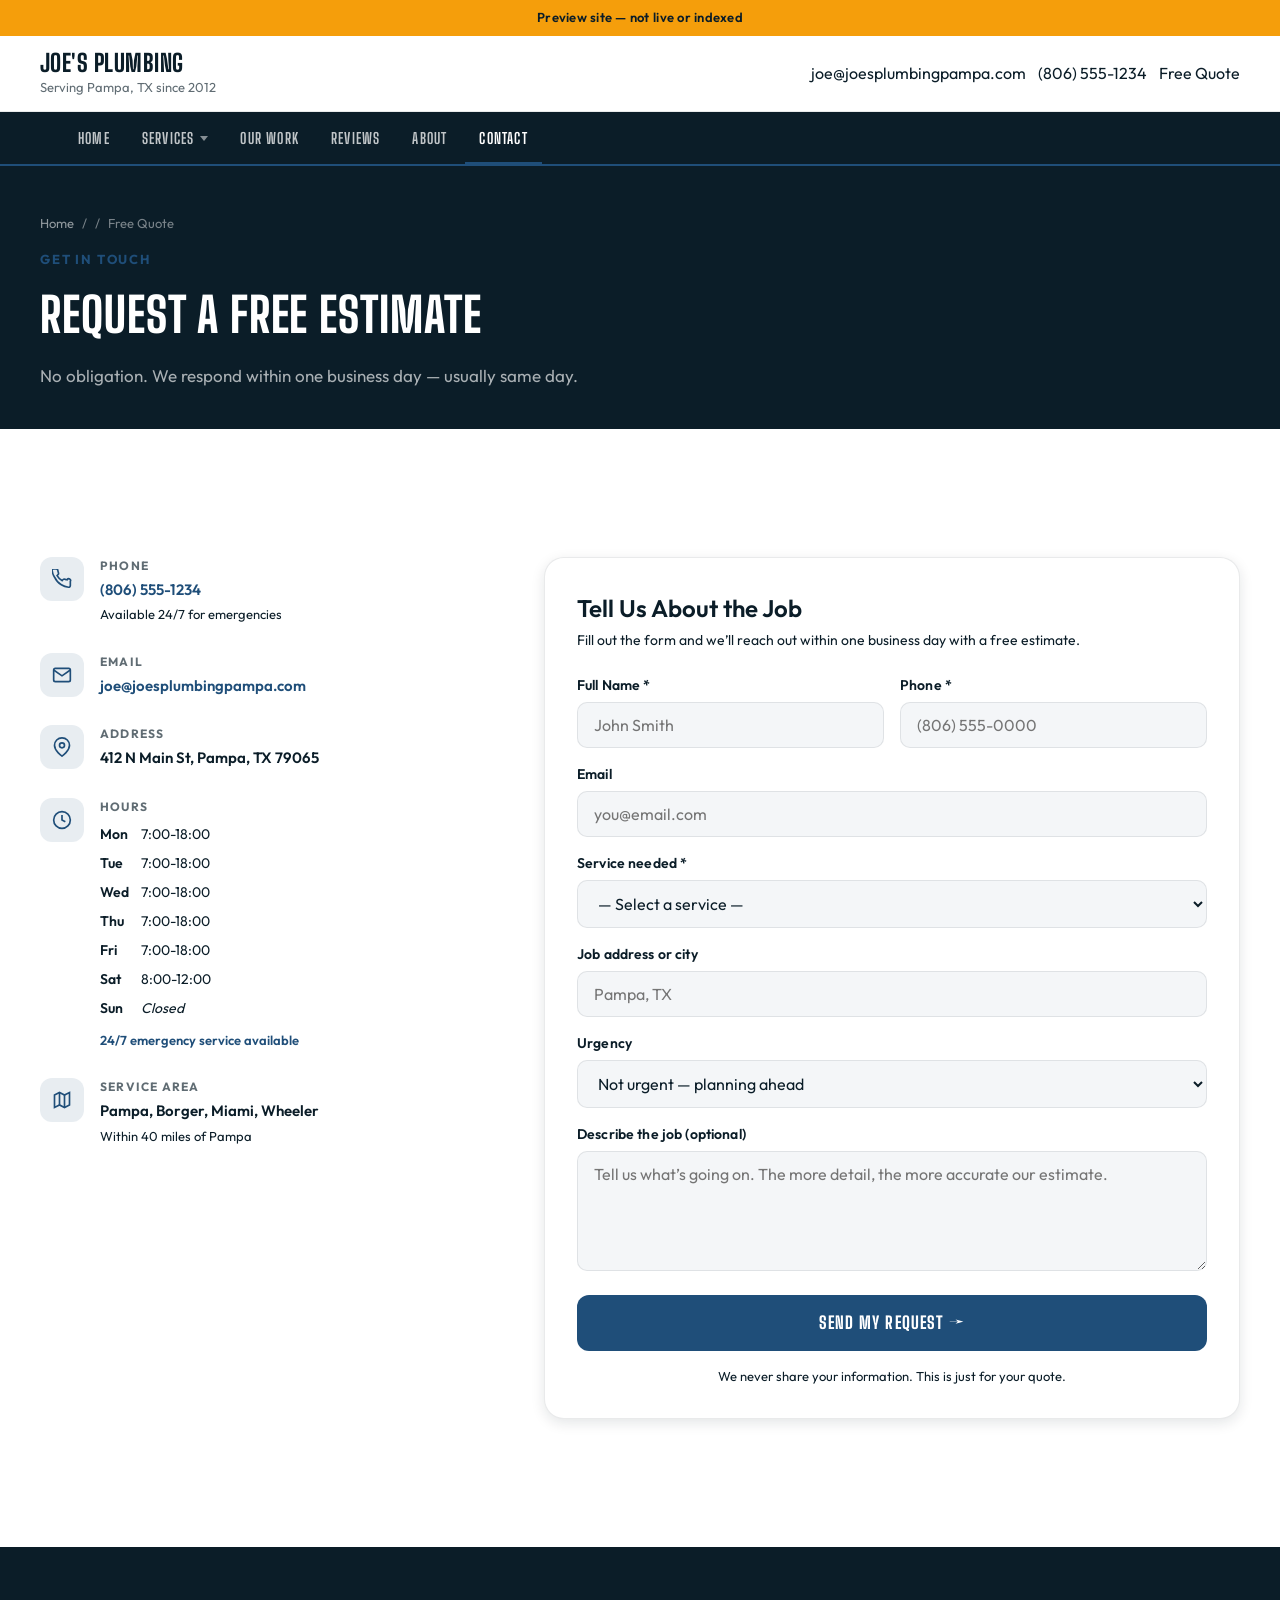
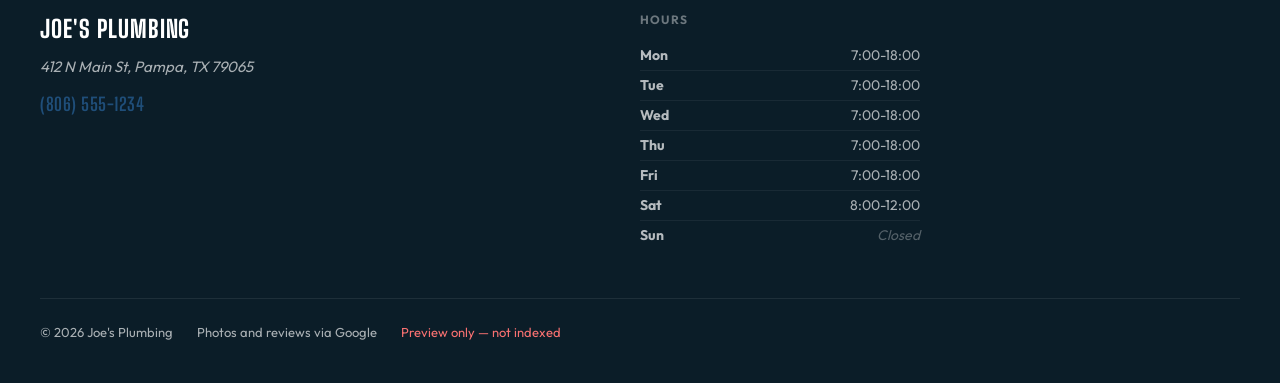
==== commit a02a41ea: "v7: FORGE STANDARD rebuild — Big Shoulders Display, FORGE hero, scroll reveal, header shrink, review" ====
--- a/contact.html
+++ b/contact.html
@@ -6,8 +6,8 @@
   <title>Free Quote &mdash; Joe&#39;s Plumbing &mdash; Pampa, TX</title><meta name="robots" content="noindex, nofollow">  <link rel="icon" type="image/svg+xml" href="data:image/svg+xml,%3Csvg xmlns='http://www.w3.org/2000/svg' viewBox='0 0 32 32'%3E%3Crect width='32' height='32' fill='%231f4e79'/%3E%3Ctext x='16' y='22' font-family='sans-serif' font-size='18' font-weight='bold' fill='white' text-anchor='middle'%3EJ%3C/text%3E%3C/svg%3E">
   <link rel="preconnect" href="https://fonts.googleapis.com">
   <link rel="preconnect" href="https://fonts.gstatic.com" crossorigin>
-  <link rel="stylesheet" href="https://fonts.googleapis.com/css2?family=Oswald:wght@400;600&amp;family=Lato:wght@400;700&display=swap">
-  <style>:root { --accent: #1f4e79; --font-heading: 'Oswald', Arial Narrow, sans-serif; --font-body: 'Lato', system-ui, sans-serif; }</style>
+  <link rel="stylesheet" href="https://fonts.googleapis.com/css2?family=Big+Shoulders+Display:wght@800&amp;family=Outfit:wght@400;600&display=swap">
+  <style>:root { --accent: #1f4e79; --font-display: 'Big Shoulders Display', sans-serif; --font-body: 'Outfit', system-ui, sans-serif; }</style>
   <link rel="stylesheet" href="style.css">
 </head>
 <body><div class="preview-banner" role="alert">Preview site &mdash; not live or indexed</div><header class="site-header" id="top">
@@ -233,6 +233,82 @@
 </footer><div class="sticky-mobile-ctas" aria-label="Quick actions">
   <a href="#" onclick="document.getElementById('c-name').focus();return false;" class="sticky-book">Get Free Quote</a>
   <a href="tel:8065551234" class="sticky-phone">(806) 555-1234</a>
-</div>
-</body>
+</div><script>
+(function(){
+  // ── Header shrink after 80px ──────────────────────────────
+  var nav=document.getElementById('site-nav');
+  function onScroll(){
+    if(nav){
+      if(window.scrollY>80){nav.classList.add('scrolled');}
+      else{nav.classList.remove('scrolled');}
+    }
+  }
+  window.addEventListener('scroll',onScroll,{passive:true});
+
+  // ── Scroll reveal (fade up 16px, 400ms) ──────────────────
+  if('IntersectionObserver' in window){
+    var io=new IntersectionObserver(function(entries){
+      entries.forEach(function(e){
+        if(e.isIntersecting){
+          e.target.classList.add('is-visible');
+          io.unobserve(e.target);
+        }
+      });
+    },{threshold:0.12});
+    document.querySelectorAll('.reveal').forEach(function(el){io.observe(el);});
+  }else{
+    document.querySelectorAll('.reveal').forEach(function(el){el.classList.add('is-visible');});
+  }
+
+  // ── Today row highlight in hours tables ──────────────────
+  var t=new Date().getDay();
+  var rows=document.querySelectorAll('tr[data-jsday]');
+  for(var i=0;i<rows.length;i++){
+    if(parseInt(rows[i].getAttribute('data-jsday'),10)===t){
+      rows[i].classList.add('today-row');break;
+    }
+  }
+
+  // ── Hamburger menu ────────────────────────────────────────
+  var btn=document.getElementById('nav-hamburger');
+  var menu=document.getElementById('mobile-menu');
+  var closeBtn=document.getElementById('mobile-menu-close');
+  function openMenu(){
+    if(!menu)return;
+    menu.classList.add('is-open');
+    btn&&btn.setAttribute('aria-expanded','true');
+    document.body.style.overflow='hidden';
+  }
+  function closeMenu(){
+    if(!menu)return;
+    menu.classList.remove('is-open');
+    btn&&btn.setAttribute('aria-expanded','false');
+    document.body.style.overflow='';
+  }
+  btn&&btn.addEventListener('click',openMenu);
+  closeBtn&&closeBtn.addEventListener('click',closeMenu);
+  document.addEventListener('keydown',function(e){if(e.key==='Escape')closeMenu();});
+  // Close on nav link tap
+  menu&&menu.querySelectorAll('a').forEach(function(a){a.addEventListener('click',closeMenu);});
+
+  // ── Reviews carousel dots ─────────────────────────────────
+  var carousel=document.querySelector('.reviews-carousel');
+  var dotsWrap=document.querySelector('.reviews-dots');
+  if(carousel&&dotsWrap){
+    var cards=carousel.querySelectorAll('.review-card');
+    var dots=dotsWrap.querySelectorAll('.reviews-dot');
+    function updateDots(){
+      var idx=Math.round(carousel.scrollLeft/(carousel.scrollWidth/cards.length));
+      dots.forEach(function(d,i){d.classList.toggle('active',i===idx);});
+    }
+    carousel.addEventListener('scroll',updateDots,{passive:true});
+    dots.forEach(function(d,i){
+      d.addEventListener('click',function(){
+        carousel.scrollTo({left:i*(carousel.scrollWidth/cards.length),behavior:'smooth'});
+      });
+    });
+    if(dots.length)dots[0].classList.add('active');
+  }
+})();
+</script></body>
 </html>
--- a/style.css
+++ b/style.css
@@ -1,395 +1,724 @@
-/* trades/style.css — mobile-first, no framework */
-/* Accent + fonts injected via <style> in <head> by the template */
+/* ============================================================
+   SITE FACTORY — TRADES TEMPLATE
+   FORGE STANDARD v1
+   ============================================================ */
+
+/* ── Foundations ───────────────────────────────────────────── */
+*, *::before, *::after { box-sizing: border-box; margin: 0; padding: 0; }
 
 :root {
-  --accent:        #1f4e79;
-  --accent-dark:   color-mix(in srgb, var(--accent) 80%, #000);
-  --bg-soft:       #f7f7f5;
-  --text:          #1a1a1a;
-  --text-light:    #5a5a5a;
-  --border:        #e2e2e0;
-  --white:         #ffffff;
-  --star:          #f59e0b;
-  --font-heading:  'Oswald', sans-serif;
-  --font-body:     'Lato', sans-serif;
-  --radius:        3px;
-  --shadow-sm:     0 1px 4px rgba(0,0,0,0.07);
-  --shadow-md:     0 4px 16px rgba(0,0,0,0.10);
-}
-
-*, *::before, *::after { box-sizing: border-box; margin: 0; padding: 0; }
+  --bg:        #FFFFFF;
+  --surface:   #F4F6F8;
+  --text:      #0B1D28;
+  --muted:     rgba(11,29,40,0.65);
+  --accent:    #1f4e79;
+  --on-accent: #FFFFFF;
+  --border:    rgba(11,29,40,0.09);
+  --star:      #f59e0b;
+  --open-clr:  #22c55e;
+  --closed-clr:#ef4444;
+  --font-display: 'Big Shoulders Display', sans-serif;
+  --font-body:    'Outfit', system-ui, sans-serif;
+  --shadow-sm: 0 1px 4px rgba(11,29,40,0.08);
+  --shadow-md: 0 4px 14px rgba(11,29,40,0.11);
+  --shadow-lg: 0 8px 32px rgba(11,29,40,0.14);
+}
 
 html { scroll-behavior: smooth; }
 
 body {
+  background: var(--bg);
+  color: var(--text);
   font-family: var(--font-body);
-  font-size: 16px;
-  color: var(--text);
-  background: var(--white);
-  line-height: 1.65;
-  padding-bottom: calc(60px + env(safe-area-inset-bottom));
-}
-
-@media (min-width: 768px) { body { padding-bottom: 0; } }
-
-img { width: 100%; height: auto; display: block; }
-a   { color: inherit; text-decoration: none; }
-
-/* ---- Preview banner ---- */
+  font-size: 1rem;
+  line-height: 1.5;
+  -webkit-font-smoothing: antialiased;
+  overflow-x: hidden;
+}
+
+a { color: inherit; text-decoration: none; }
+img { display: block; max-width: 100%; height: auto; }
+button, input, select, textarea { font-family: inherit; font-size: 1rem; }
+ul { list-style: none; }
+
+/* ── Skip link ─────────────────────────────────────────────── */
+.skip-link {
+  position: absolute;
+  top: -100%;
+  left: 0;
+  background: var(--accent);
+  color: #fff;
+  padding: 0.75rem 1.5rem;
+  z-index: 9999;
+  font-weight: 600;
+}
+.skip-link:focus { top: 0; }
+
+/* ── Preview banner ────────────────────────────────────────── */
 .preview-banner {
-  background: #fef3c7;
-  color: #92400e;
+  background: #f59e0b;
+  color: #0b1d28;
   text-align: center;
-  padding: 0.4375rem 1rem;
+  padding: 0.5rem 1rem;
   font-size: 0.8125rem;
   font-weight: 600;
-  border-bottom: 1px solid #fbbf24;
+  letter-spacing: 0.02em;
+}
+
+/* ── Scroll reveal ─────────────────────────────────────────── */
+.reveal {
+  opacity: 0;
+  transform: translateY(16px);
+  transition: opacity 400ms ease, transform 400ms ease;
+}
+.reveal.is-visible {
+  opacity: 1;
+  transform: none;
+}
+@media (prefers-reduced-motion: reduce) {
+  .reveal { opacity: 1; transform: none; }
+}
+
+/* ============================================================
+   BUTTONS  56px · 12px radius · full-width on phone
+   ============================================================ */
+.btn {
+  display: inline-flex;
+  align-items: center;
+  justify-content: center;
+  gap: 0.5rem;
+  height: 56px;
+  padding: 0 28px;
+  border-radius: 12px;
+  font-family: var(--font-display);
+  font-size: 1.0625rem;
+  font-weight: 800;
+  letter-spacing: 0.06em;
+  text-transform: uppercase;
+  cursor: pointer;
+  border: 2px solid transparent;
+  transition: filter 150ms, background 150ms, color 150ms, border-color 150ms, box-shadow 150ms, transform 100ms;
+  white-space: nowrap;
+  -webkit-tap-highlight-color: transparent;
+}
+.btn:focus-visible {
+  outline: 3px solid var(--accent);
+  outline-offset: 3px;
+}
+.btn:active { transform: scale(0.98); }
+
+.btn-primary  { background: var(--accent); color: var(--on-accent); }
+.btn-primary:hover { filter: brightness(1.08); box-shadow: var(--shadow-md); }
+
+.btn-secondary { background: #fff; color: var(--text); border-color: var(--border); }
+.btn-secondary:hover { background: var(--surface); }
+
+.btn-ghost { background: transparent; color: #fff; border-color: rgba(255,255,255,0.60); }
+.btn-ghost:hover { background: rgba(255,255,255,0.10); }
+
+@media (max-width: 767px) {
+  .btn-stack { display: flex; flex-direction: column; gap: 0.625rem; }
+  .btn-stack .btn { width: 100%; }
+}
+@media (min-width: 768px) {
+  .btn-stack { display: flex; flex-direction: row; gap: 1rem; }
 }
 
 /* ============================================================
    SITE HEADER
    ============================================================ */
 .site-header {
-  background: var(--white);
+  background: var(--bg);
   border-bottom: 1px solid var(--border);
+  padding: 0.875rem 1.5rem;
+}
+
+.header-inner {
+  max-width: 1200px;
+  margin: 0 auto;
+  display: flex;
+  align-items: center;
+  gap: 1.25rem;
+}
+
+.header-brand { display: flex; flex-direction: column; gap: 0.125rem; flex: 1; }
+
+.header-name {
+  font-family: var(--font-display);
+  font-size: 1.5rem;
+  font-weight: 800;
+  letter-spacing: 0.02em;
+  text-transform: uppercase;
+  color: var(--text);
+  line-height: 1.1;
+}
+
+.header-tagline {
+  font-size: 0.8125rem;
+  color: var(--muted);
+  font-weight: 400;
+}
+
+.header-actions {
+  display: flex;
+  align-items: center;
+  gap: 0.75rem;
+  flex-shrink: 0;
+}
+
+.btn-call-header {
+  display: inline-flex;
+  align-items: center;
+  gap: 0.375rem;
+  height: 44px;
+  padding: 0 1.125rem;
+  border-radius: 999px;
+  background: var(--accent);
+  color: #fff;
+  font-family: var(--font-display);
+  font-size: 0.9375rem;
+  font-weight: 700;
+  letter-spacing: 0.04em;
+  text-transform: uppercase;
+  white-space: nowrap;
+  transition: filter 150ms;
+}
+.btn-call-header:hover { filter: brightness(1.08); }
+.btn-call-header svg { width: 15px; height: 15px; }
+
+.btn-quote-header {
+  display: inline-flex;
+  align-items: center;
+  height: 44px;
+  padding: 0 1.125rem;
+  border-radius: 999px;
+  border: 1.5px solid var(--accent);
+  color: var(--accent);
+  font-family: var(--font-display);
+  font-size: 0.9375rem;
+  font-weight: 700;
+  letter-spacing: 0.04em;
+  text-transform: uppercase;
+  white-space: nowrap;
+  transition: background 150ms, color 150ms;
+}
+.btn-quote-header:hover { background: var(--accent); color: #fff; }
+
+@media (max-width: 479px) {
+  .btn-quote-header { display: none; }
+}
+
+/* ============================================================
+   SITE NAV
+   ============================================================ */
+.site-nav {
+  position: sticky;
+  top: 0;
+  z-index: 100;
+  background: #0B1D28;
+  border-bottom: 2px solid var(--accent);
+  transition: box-shadow 200ms;
+}
+.site-nav.scrolled { box-shadow: 0 2px 16px rgba(0,0,0,0.25); }
+
+.nav-inner {
+  max-width: 1200px;
+  margin: 0 auto;
+  display: flex;
+  align-items: center;
+  height: 52px;
+  padding: 0 1.5rem;
+  gap: 0.25rem;
+}
+
+/* Desktop nav links */
+.nav-inner > a {
+  font-family: var(--font-display);
+  font-size: 0.9375rem;
+  font-weight: 700;
+  letter-spacing: 0.08em;
+  text-transform: uppercase;
+  color: rgba(255,255,255,0.75);
+  padding: 0 0.875rem;
+  height: 52px;
+  display: flex;
+  align-items: center;
+  transition: color 150ms;
+  white-space: nowrap;
+}
+.nav-inner > a:hover,
+.nav-inner > a.nav-active { color: #fff; }
+.nav-inner > a.nav-active {
+  box-shadow: inset 0 -2px 0 var(--accent);
+}
+
+/* Dropdown */
+.nav-dropdown {
   position: relative;
-  z-index: 100;
-}
-
-.header-inner {
-  max-width: 1080px;
+  height: 52px;
+  display: flex;
+  align-items: center;
+}
+.nav-dropdown > a {
+  font-family: var(--font-display);
+  font-size: 0.9375rem;
+  font-weight: 700;
+  letter-spacing: 0.08em;
+  text-transform: uppercase;
+  color: rgba(255,255,255,0.75);
+  padding: 0 0.875rem;
+  height: 52px;
+  display: flex;
+  align-items: center;
+  gap: 0.375rem;
+  transition: color 150ms;
+  cursor: pointer;
+  white-space: nowrap;
+}
+.nav-dropdown > a::after {
+  content: '';
+  display: inline-block;
+  width: 0;
+  height: 0;
+  border-left: 4px solid transparent;
+  border-right: 4px solid transparent;
+  border-top: 5px solid rgba(255,255,255,0.5);
+  margin-top: 1px;
+  transition: transform 150ms;
+}
+.nav-dropdown:hover > a,
+.nav-dropdown:focus-within > a { color: #fff; }
+.nav-dropdown:hover > a::after,
+.nav-dropdown:focus-within > a::after { transform: rotate(180deg); border-top-color: #fff; }
+
+.nav-dropdown.nav-active > a { color: #fff; box-shadow: inset 0 -2px 0 var(--accent); }
+
+.nav-dropdown-menu {
+  display: none;
+  position: absolute;
+  top: 100%;
+  left: 0;
+  background: #fff;
+  border-radius: 0 0 12px 12px;
+  box-shadow: var(--shadow-lg);
+  min-width: 220px;
+  border: 1px solid var(--border);
+  border-top: 2px solid var(--accent);
+  z-index: 50;
+  padding: 0.5rem 0;
+}
+.nav-dropdown:hover .nav-dropdown-menu,
+.nav-dropdown:focus-within .nav-dropdown-menu { display: block; }
+
+.nav-dropdown-menu a {
+  display: block;
+  padding: 0.625rem 1.125rem;
+  font-size: 0.9375rem;
+  color: var(--muted);
+  transition: color 150ms, background 150ms;
+}
+.nav-dropdown-menu a:hover { color: var(--accent); background: var(--surface); }
+
+/* Hide desktop nav on mobile */
+@media (max-width: 767px) {
+  .nav-inner > a,
+  .nav-inner > .nav-dropdown { display: none; }
+  .nav-inner { justify-content: flex-end; }
+}
+
+/* ============================================================
+   HAMBURGER BUTTON (mobile)
+   ============================================================ */
+.nav-hamburger {
+  display: none;
+  width: 56px;
+  height: 52px;
+  border: none;
+  cursor: pointer;
+  background: var(--accent);
+  border-radius: 12px;
+  flex-direction: column;
+  align-items: center;
+  justify-content: center;
+  gap: 5px;
+  padding: 0;
+  margin-left: auto;
+  -webkit-tap-highlight-color: transparent;
+}
+.nav-hamburger span {
+  display: block;
+  width: 22px;
+  height: 2px;
+  background: #fff;
+  border-radius: 2px;
+}
+@media (max-width: 767px) { .nav-hamburger { display: flex; } }
+
+/* ============================================================
+   MOBILE FULL-SCREEN OVERLAY MENU
+   ============================================================ */
+.mobile-menu {
+  position: fixed;
+  inset: 0;
+  z-index: 500;
+  background: #0B1D28;
+  display: flex;
+  flex-direction: column;
+  opacity: 0;
+  transform: translateY(8px);
+  pointer-events: none;
+  transition: opacity 250ms, transform 250ms;
+}
+.mobile-menu.is-open {
+  opacity: 1;
+  transform: none;
+  pointer-events: all;
+}
+.mobile-menu-overlay { display: none; }
+
+.mobile-menu-header {
+  display: flex;
+  align-items: center;
+  justify-content: space-between;
+  padding: 1.25rem 1.5rem;
+  border-bottom: 1px solid rgba(255,255,255,0.08);
+}
+.mobile-menu-brand {
+  font-family: var(--font-display);
+  font-size: 1.25rem;
+  font-weight: 800;
+  letter-spacing: 0.04em;
+  text-transform: uppercase;
+  color: #fff;
+}
+.mobile-menu-close {
+  background: rgba(255,255,255,0.08);
+  border: none;
+  color: #fff;
+  width: 40px;
+  height: 40px;
+  border-radius: 50%;
+  font-size: 1.5rem;
+  display: flex;
+  align-items: center;
+  justify-content: center;
+  cursor: pointer;
+}
+
+.mobile-menu-nav {
+  display: flex;
+  flex-direction: column;
+  flex: 1;
+  overflow-y: auto;
+  padding: 0.5rem 0;
+}
+.mobile-menu-nav > a,
+.mobile-menu-nav > details > summary {
+  display: flex;
+  align-items: center;
+  justify-content: space-between;
+  padding: 0 1.5rem;
+  height: 56px;
+  font-family: var(--font-display);
+  font-size: 1.375rem;
+  font-weight: 800;
+  letter-spacing: 0.04em;
+  text-transform: uppercase;
+  color: rgba(255,255,255,0.85);
+  cursor: pointer;
+  list-style: none;
+  border-bottom: 1px solid rgba(255,255,255,0.06);
+  transition: color 150ms, background 150ms;
+}
+.mobile-menu-nav > a:hover,
+.mobile-menu-nav > details > summary:hover {
+  color: #fff;
+  background: rgba(255,255,255,0.04);
+}
+.mobile-menu-nav > details > summary::after {
+  content: '+';
+  font-size: 1.5rem;
+  font-weight: 300;
+  color: var(--accent);
+  line-height: 1;
+}
+.mobile-menu-nav > details[open] > summary::after { content: '−'; }
+
+.mobile-submenu {
+  background: rgba(0,0,0,0.25);
+  border-bottom: 1px solid rgba(255,255,255,0.06);
+}
+.mobile-submenu a {
+  display: block;
+  padding: 0.75rem 2rem;
+  font-size: 1rem;
+  color: rgba(255,255,255,0.6);
+  border-bottom: 1px solid rgba(255,255,255,0.04);
+  transition: color 150ms;
+}
+.mobile-submenu a:last-child { border-bottom: none; }
+.mobile-submenu a:hover { color: #fff; }
+
+.mobile-menu-social {
+  display: flex;
+  gap: 0.75rem;
+  padding: 1.25rem 1.5rem;
+  border-top: 1px solid rgba(255,255,255,0.08);
+}
+.mobile-menu-social a {
+  width: 40px;
+  height: 40px;
+  border-radius: 50%;
+  border: 1px solid rgba(255,255,255,0.15);
+  display: flex;
+  align-items: center;
+  justify-content: center;
+  color: rgba(255,255,255,0.6);
+  transition: background 150ms, color 150ms;
+}
+.mobile-menu-social a:hover { background: var(--accent); color: #fff; border-color: var(--accent); }
+.mobile-menu-social svg { width: 18px; height: 18px; }
+
+.mobile-menu-ctas {
+  padding: 1.25rem 1.5rem;
+  padding-bottom: calc(1.25rem + env(safe-area-inset-bottom));
+  display: flex;
+  flex-direction: column;
+  gap: 0.625rem;
+  background: rgba(0,0,0,0.3);
+}
+.mobile-cta-book {
+  display: flex;
+  align-items: center;
+  justify-content: center;
+  height: 56px;
+  border-radius: 12px;
+  background: var(--accent);
+  color: #fff;
+  font-family: var(--font-display);
+  font-size: 1.0625rem;
+  font-weight: 800;
+  letter-spacing: 0.06em;
+  text-transform: uppercase;
+}
+.mobile-cta-phone {
+  display: flex;
+  align-items: center;
+  justify-content: center;
+  height: 56px;
+  border-radius: 12px;
+  border: 1.5px solid rgba(255,255,255,0.25);
+  color: #fff;
+  font-family: var(--font-display);
+  font-size: 1.0625rem;
+  font-weight: 800;
+  letter-spacing: 0.04em;
+  text-transform: uppercase;
+}
+
+/* ============================================================
+   HERO — full bleed, dark scrim 40%→80%
+   ============================================================ */
+.hero {
+  position: relative;
+  min-height: 540px;
+  display: flex;
+  align-items: flex-end;
+  overflow: hidden;
+}
+
+@media (min-width: 768px) { .hero { min-height: 640px; } }
+
+.hero-img-wrap {
+  position: absolute;
+  inset: 0;
+  z-index: 0;
+}
+.hero-img-wrap img {
+  width: 100%;
+  height: 100%;
+  object-fit: cover;
+  object-position: center;
+}
+
+.hero-scrim {
+  position: absolute;
+  inset: 0;
+  z-index: 1;
+  background: linear-gradient(to bottom, rgba(11,29,40,0.40) 0%, rgba(11,29,40,0.82) 100%);
+}
+
+.hero-content {
+  position: relative;
+  z-index: 2;
+  width: 100%;
+  padding: 3rem 1.5rem 2.5rem;
+  max-width: 1200px;
   margin: 0 auto;
-  padding: 1rem 1.5rem;
-  display: flex;
-  align-items: center;
-  justify-content: space-between;
-  gap: 1rem;
+}
+
+@media (min-width: 1200px) {
+  .hero-content { padding-left: 2rem; padding-right: 2rem; max-width: 720px; margin: 0; }
+}
+
+.hero-trust-row {
+  display: flex;
+  align-items: center;
   flex-wrap: wrap;
-}
-
-.header-brand {
+  gap: 0.75rem;
+  margin-bottom: 1rem;
+}
+
+/* Open/Closed badge */
+.open-badge {
+  display: inline-flex;
+  align-items: center;
+  gap: 0.375rem;
+  padding: 0.25rem 0.75rem;
+  border-radius: 999px;
+  font-size: 0.8125rem;
+  font-weight: 700;
+  letter-spacing: 0.06em;
+  text-transform: uppercase;
+}
+.open-badge.is-open {
+  background: rgba(34,197,94,0.18);
+  color: #4ade80;
+  border: 1px solid rgba(34,197,94,0.35);
+}
+.open-badge.is-closed {
+  background: rgba(239,68,68,0.18);
+  color: #f87171;
+  border: 1px solid rgba(239,68,68,0.30);
+}
+.open-badge::before {
+  content: '';
+  width: 6px;
+  height: 6px;
+  border-radius: 50%;
+  background: currentColor;
+  flex-shrink: 0;
+}
+.open-badge.is-open::before { animation: pulse-dot 2s infinite; }
+@keyframes pulse-dot {
+  0%, 100% { opacity: 1; }
+  50% { opacity: 0.4; }
+}
+
+.hero-stars {
+  display: inline-flex;
+  align-items: center;
+  gap: 0.375rem;
+  font-size: 0.875rem;
+  color: rgba(255,255,255,0.85);
+}
+.hero-stars .stars { color: var(--star); letter-spacing: -0.5px; }
+.hero-stars .rating-num { font-weight: 700; color: #fff; }
+.hero-stars .rating-count { color: rgba(255,255,255,0.6); }
+
+.hero-eyebrow {
+  font-size: 0.875rem;
+  font-weight: 600;
+  letter-spacing: 0.10em;
+  text-transform: uppercase;
+  color: var(--star);
+  margin-bottom: 0.625rem;
+}
+
+.hero-headline {
+  font-family: var(--font-display);
+  font-size: clamp(2.25rem, 8vw, 3.25rem);
+  font-weight: 800;
+  line-height: 1.05;
+  letter-spacing: 0.01em;
+  text-transform: uppercase;
+  color: #fff;
+  margin-bottom: 0.75rem;
+}
+
+.hero-subhead {
+  font-size: 1.0625rem;
+  color: rgba(255,255,255,0.78);
+  margin-bottom: 2rem;
+  line-height: 1.5;
+}
+
+/* Hero CTAs — stacked on phone, side by side on desktop */
+.hero-ctas {
   display: flex;
   flex-direction: column;
-  gap: 0.125rem;
-}
-
-.header-name {
-  font-family: var(--font-heading);
-  font-size: 1.5rem;
+  gap: 0.75rem;
+}
+.hero-ctas .btn { width: 100%; }
+@media (min-width: 480px) {
+  .hero-ctas { flex-direction: row; max-width: 480px; }
+  .hero-ctas .btn { width: auto; flex: 1; }
+}
+
+/* ============================================================
+   TRUST BAR
+   ============================================================ */
+.trust-bar {
+  background: var(--surface);
+  border-bottom: 1px solid var(--border);
+  padding: 1.125rem 1.5rem;
+}
+.trust-bar-inner {
+  max-width: 1200px;
+  margin: 0 auto;
+  display: flex;
+  flex-wrap: wrap;
+  gap: 0.75rem 2rem;
+  align-items: center;
+  justify-content: center;
+}
+.trust-fact {
+  display: flex;
+  align-items: center;
+  gap: 0.5rem;
+  font-size: 0.875rem;
   font-weight: 600;
   color: var(--text);
-  letter-spacing: -0.01em;
-  line-height: 1.1;
-}
-
-@media (min-width: 768px) {
-  .header-name { font-size: 1.875rem; }
-}
-
-.header-tagline {
-  font-size: 0.8125rem;
-  color: var(--text-light);
-  letter-spacing: 0.01em;
-}
-
-.header-actions {
-  display: flex;
-  align-items: center;
-  gap: 0.75rem;
-  flex-wrap: wrap;
-}
-
-.btn-call {
-  display: inline-flex;
-  align-items: center;
-  gap: 0.375rem;
-  border: 2px solid var(--accent);
+  white-space: nowrap;
+}
+.trust-fact svg {
+  width: 16px;
+  height: 16px;
   color: var(--accent);
-  font-family: var(--font-heading);
-  font-size: 1rem;
-  font-weight: 600;
-  padding: 0.625rem 1.25rem;
-  border-radius: var(--radius);
-  letter-spacing: 0.02em;
-  white-space: nowrap;
-  transition: background 0.15s, color 0.15s;
-}
-
-.btn-call:hover { background: var(--accent); color: var(--white); }
-
-.btn-call::before {
-  content: '';
-  display: inline-block;
-  width: 14px;
-  height: 14px;
-  background-image: url("data:image/svg+xml,%3Csvg xmlns='http://www.w3.org/2000/svg' viewBox='0 0 24 24' fill='none' stroke='currentColor' stroke-width='2.5'%3E%3Cpath d='M22 16.92v3a2 2 0 01-2.18 2 19.79 19.79 0 01-8.63-3.07A19.5 19.5 0 013.07 9.81a19.79 19.79 0 01-3.07-8.64A2 2 0 012 0h3a2 2 0 012 1.72c.127.96.36 1.903.7 2.81a2 2 0 01-.45 2.11L6.09 7.91a16 16 0 006 6l1.27-1.27a2 2 0 012.11-.45c.907.34 1.85.573 2.81.7A2 2 0 0122 14.92z'/%3E%3C/svg%3E");
-  background-size: contain;
-  background-repeat: no-repeat;
-  background-position: center;
   flex-shrink: 0;
 }
 
-.btn-quote {
-  display: inline-flex;
-  align-items: center;
-  background: var(--accent);
-  color: var(--white);
-  font-family: var(--font-heading);
-  font-size: 1rem;
-  font-weight: 600;
-  padding: 0.625rem 1.375rem;
-  border-radius: var(--radius);
-  letter-spacing: 0.04em;
-  text-transform: uppercase;
-  white-space: nowrap;
-  transition: filter 0.15s;
-}
-
-.btn-quote:hover { filter: brightness(1.1); }
-
-/* ============================================================
-   NAV BAR
-   ============================================================ */
-.site-nav {
-  background: #1a1a1a;
-  position: sticky;
-  top: 0;
-  z-index: 99;
-}
-
-.nav-inner {
-  max-width: 1080px;
+/* ============================================================
+   SECTION RHYTHM
+   ============================================================ */
+.section {
+  padding: 80px 1.5rem;
+}
+@media (min-width: 1200px) { .section { padding: 128px 2rem; } }
+
+.section--surface { background: var(--surface); }
+
+.section-inner {
+  max-width: 1200px;
   margin: 0 auto;
-  padding: 0 1.5rem;
-  display: flex;
-  align-items: center;
-  gap: 0;
-  overflow-x: auto;
-  scrollbar-width: none;
-}
-
-.nav-inner::-webkit-scrollbar { display: none; }
-
-.nav-inner a {
-  color: #ccc;
-  font-family: var(--font-heading);
-  font-size: 0.875rem;
-  font-weight: 400;
-  letter-spacing: 0.06em;
-  text-transform: uppercase;
-  padding: 0.875rem 1.125rem;
-  white-space: nowrap;
-  transition: color 0.15s, border-color 0.15s;
-  border-bottom: 3px solid transparent;
-}
-
-.nav-inner a:hover {
-  color: var(--white);
-  border-bottom-color: var(--accent);
-}
-
-/* ============================================================
-   HERO
-   ============================================================ */
-.hero {
-  position: relative;
-  overflow: hidden;
-  background: var(--accent);
-  min-height: 340px;
-}
-
-@media (min-width: 768px) { .hero { min-height: 540px; } }
-
-.hero-photo {
-  object-fit: cover;
-  height: 340px;
-  width: 100%;
-  display: block;
-}
-
-@media (min-width: 768px) { .hero-photo { height: 540px; } }
-
-.hero-overlay {
-  position: absolute;
-  inset: 0;
-  background: linear-gradient(to bottom, rgba(0,0,0,0.10) 0%, rgba(0,0,0,0.72) 100%);
-  display: flex;
-  align-items: flex-end;
-  min-height: inherit;
-}
-
-.hero-content {
-  padding: 2rem 1.25rem;
-  color: var(--white);
-  max-width: 1080px;
-  width: 100%;
-  margin: 0 auto;
-}
-
-@media (min-width: 768px) { .hero-content { padding: 3.5rem 1.5rem; } }
-
-/* Type-only hero (no photo) */
-.hero--type {
-  background: #0e1117;
-  background-image: linear-gradient(135deg, #0b0f18 0%, #111827 50%, #0f2744 100%);
-  padding: 4.5rem 0 5rem;
-  display: flex;
-  align-items: center;
-}
-
-@media (min-width: 768px) { .hero--type { padding: 6.5rem 0 7.5rem; } }
-
-.hero--type .hero-content { position: static; }
-
-.hero--type .hero-content::before {
-  content: '';
-  display: block;
-  width: 56px;
-  height: 4px;
-  background: var(--accent);
-  margin-bottom: 1.375rem;
-  border-radius: 2px;
-}
-
-.hero-headline {
-  font-family: var(--font-heading);
-  font-size: 2.375rem;
-  font-weight: 600;
-  line-height: 1.05;
-  margin-bottom: 0.875rem;
-  text-shadow: 0 1px 6px rgba(0,0,0,0.45);
-  letter-spacing: -0.01em;
-}
-
-@media (min-width: 768px) {
-  .hero-headline { font-size: 4rem; letter-spacing: -0.02em; }
-}
-
-.hero--type .hero-headline { text-shadow: none; }
-
-.hero-subhead {
-  font-size: 1.125rem;
-  margin-bottom: 2rem;
-  opacity: 0.85;
-  max-width: 540px;
-  line-height: 1.55;
-}
-
-.hero-ctas {
-  display: flex;
-  flex-wrap: wrap;
-  gap: 0.875rem;
-  align-items: center;
-}
-
-.hero-cta {
-  display: inline-flex;
-  align-items: center;
-  gap: 0.5rem;
-  background: var(--accent);
-  color: var(--white);
-  font-family: var(--font-heading);
-  font-weight: 600;
-  font-size: 1.125rem;
-  padding: 0.9375rem 2.25rem;
-  border-radius: var(--radius);
-  letter-spacing: 0.04em;
-  text-transform: uppercase;
-  transition: filter 0.15s;
-  white-space: nowrap;
-}
-
-.hero-cta:hover { filter: brightness(1.12); }
-
-.hero-cta--outline {
-  background: transparent;
-  border: 2px solid rgba(255,255,255,0.75);
-  color: var(--white);
-}
-
-.hero-cta--outline:hover { background: rgba(255,255,255,0.12); filter: none; }
-
-.emergency-badge {
-  position: absolute;
-  top: 1rem;
-  right: 1rem;
-  background: #c0392b;
-  color: var(--white);
-  font-size: 0.75rem;
-  font-weight: 700;
-  letter-spacing: 0.06em;
-  text-transform: uppercase;
-  padding: 0.3125rem 0.9375rem;
-  border-radius: 9999px;
-  pointer-events: none;
-}
-
-/* ============================================================
-   TRUST STRIP
-   ============================================================ */
-.trust-strip {
-  background: var(--bg-soft);
-  border-bottom: 1px solid var(--border);
-  padding: 1.375rem 1.5rem;
-}
-
-.trust-strip-inner {
-  max-width: 1080px;
-  margin: 0 auto;
-  display: flex;
-  flex-wrap: wrap;
-  gap: 1.25rem 2rem;
-  align-items: center;
+}
+
+/* Section glyph */
+.section-glyph {
+  display: flex;
   justify-content: center;
-}
-
-@media (min-width: 768px) {
-  .trust-strip-inner { justify-content: flex-start; gap: 0; }
-}
-
-.trust-item {
-  display: flex;
-  align-items: center;
-  gap: 0.5rem;
-  font-size: 0.875rem;
-  font-weight: 700;
-  color: var(--text);
-  white-space: nowrap;
-}
-
-@media (min-width: 768px) {
-  .trust-item {
-    padding: 0 1.875rem;
-    border-right: 1px solid var(--border);
-  }
-  .trust-item:first-child { padding-left: 0; }
-  .trust-item:last-child  { border-right: none; }
-}
-
-.trust-icon {
-  width: 20px;
-  height: 20px;
-  flex-shrink: 0;
+  margin-bottom: 1.25rem;
+}
+.section-glyph svg {
+  width: 32px;
+  height: 32px;
   color: var(--accent);
-}
-
-/* ============================================================
-   SECTIONS
-   ============================================================ */
-.section { padding: 3.75rem 1.25rem; }
-
-@media (min-width: 768px) { .section { padding: 5rem 1.5rem; } }
-
-.section-inner {
-  max-width: 1080px;
-  margin: 0 auto;
-}
-
-.section--alt { background: var(--bg-soft); }
+  opacity: 0.55;
+}
 
 .section-label {
   display: block;
-  font-size: 0.6875rem;
+  font-size: 0.8125rem;
   font-weight: 700;
   letter-spacing: 0.14em;
   text-transform: uppercase;
@@ -398,30 +727,47 @@
 }
 
 .section-heading {
-  font-family: var(--font-heading);
-  font-size: 1.875rem;
-  font-weight: 600;
+  font-family: var(--font-display);
+  font-size: clamp(1.75rem, 5vw, 2.5rem);
+  font-weight: 800;
+  line-height: 1.05;
+  letter-spacing: 0.02em;
+  text-transform: uppercase;
   color: var(--text);
-  margin-bottom: 0.625rem;
-  line-height: 1.12;
-  letter-spacing: -0.01em;
-}
-
-@media (min-width: 768px) { .section-heading { font-size: 2.375rem; } }
-
-.section-heading::after {
+  margin-bottom: 0.75rem;
+}
+
+.section-heading-underline::after {
   content: '';
   display: block;
   width: 48px;
   height: 3px;
   background: var(--accent);
   margin-top: 0.75rem;
-  margin-bottom: 1.625rem;
   border-radius: 2px;
 }
 
-.section-heading--light { color: var(--white); }
-.section-heading--light::after { background: rgba(255,255,255,0.6); }
+.section-sub {
+  font-size: 1.0625rem;
+  color: var(--muted);
+  max-width: 560px;
+  line-height: 1.6;
+  margin-bottom: 2.5rem;
+}
+
+.section-cta-row {
+  display: flex;
+  align-items: center;
+  gap: 1.25rem;
+  flex-wrap: wrap;
+  margin-top: 2.5rem;
+}
+.section-cta-text {
+  font-size: 0.9375rem;
+  font-weight: 600;
+  color: var(--accent);
+}
+.section-cta-text:hover { text-decoration: underline; }
 
 /* ============================================================
    SERVICES GRID
@@ -430,1266 +776,533 @@
   display: grid;
   grid-template-columns: 1fr 1fr;
   gap: 1rem;
-  margin-top: 0.5rem;
-}
-
-@media (min-width: 600px) {
-  .services-grid { grid-template-columns: repeat(3, 1fr); }
-}
-
-@media (min-width: 900px) {
-  .services-grid { grid-template-columns: repeat(4, 1fr); gap: 1.125rem; }
-}
+}
+@media (min-width: 600px)  { .services-grid { grid-template-columns: repeat(3, 1fr); } }
+@media (min-width: 900px)  { .services-grid { grid-template-columns: repeat(4, 1fr); } }
 
 .service-card {
-  background: var(--white);
+  display: flex;
+  flex-direction: column;
+  align-items: flex-start;
+  gap: 0.625rem;
+  padding: 1.375rem 1.125rem 1.25rem;
+  background: var(--bg);
   border: 1px solid var(--border);
+  border-radius: 16px;
   border-top: 3px solid var(--accent);
-  border-radius: var(--radius);
-  padding: 1.25rem 1rem 1rem;
   box-shadow: var(--shadow-sm);
-  transition: box-shadow 0.15s, transform 0.15s;
-}
-
+  transition: transform 150ms, box-shadow 150ms;
+  cursor: pointer;
+}
 .service-card:hover {
+  transform: translateY(-4px);
   box-shadow: var(--shadow-md);
-  transform: translateY(-2px);
+}
+
+.service-card-icon {
+  display: flex;
+  align-items: center;
+  justify-content: center;
+  width: 48px;
+  height: 48px;
+  border-radius: 14px;
+  background: rgba(31,78,121,0.08);
+  background: color-mix(in srgb, var(--accent) 10%, transparent);
+  color: var(--accent);
+  flex-shrink: 0;
+}
+.service-card-icon svg { width: 32px; height: 32px; }
+
+.service-card:hover .service-card-icon {
+  background: var(--accent);
+  color: #fff;
 }
 
 .service-card-name {
-  font-family: var(--font-heading);
-  font-size: 0.9375rem;
-  font-weight: 600;
+  font-family: var(--font-display);
+  font-size: 1.0625rem;
+  font-weight: 700;
+  letter-spacing: 0.02em;
+  text-transform: uppercase;
   color: var(--text);
-  line-height: 1.3;
-  letter-spacing: 0.01em;
+  line-height: 1.2;
+}
+.service-card:hover .service-card-name { color: var(--accent); }
+
+.service-card-desc {
+  font-size: 0.875rem;
+  color: var(--muted);
+  line-height: 1.5;
 }
 
 .services-meta {
   margin-top: 2rem;
-  padding-top: 1.5rem;
-  border-top: 1px solid var(--border);
+  display: flex;
+  flex-wrap: wrap;
+  gap: 0.5rem 1.5rem;
   font-size: 0.875rem;
-  color: var(--text-light);
-  line-height: 1.7;
-  display: flex;
+  color: var(--muted);
+}
+
+/* ============================================================
+   REVIEWS — snap carousel
+   ============================================================ */
+.reviews-section {
+  background: var(--surface);
+  padding: 80px 1.5rem;
+}
+@media (min-width: 1200px) { .reviews-section { padding: 128px 2rem; } }
+
+.reviews-inner { max-width: 1200px; margin: 0 auto; }
+
+.reviews-header {
+  display: flex;
+  align-items: flex-end;
+  justify-content: space-between;
   flex-wrap: wrap;
-  gap: 0.25rem 2rem;
-}
-
-/* ============================================================
-   QUOTE REQUEST
-   ============================================================ */
-.section--quote {
-  background: #0e1117;
-  background-image: linear-gradient(135deg, #0b0f18 0%, #111827 50%, #0f2744 100%);
-  padding: 4rem 1.25rem;
-}
-
-@media (min-width: 768px) { .section--quote { padding: 5rem 1.5rem; } }
-
-.quote-grid {
-  display: grid;
-  gap: 2.5rem;
-}
-
-@media (min-width: 768px) {
-  .quote-grid {
-    grid-template-columns: 1fr 1fr;
-    gap: 4rem;
-    align-items: start;
-  }
-}
-
-.quote-copy .section-label { color: #93c5fd; }
-
-.quote-promise {
-  color: #cbd5e1;
-  font-size: 1rem;
+  gap: 1rem;
+  margin-bottom: 2.5rem;
+}
+
+.reviews-rating-summary {
+  display: flex;
+  align-items: center;
+  gap: 1.25rem;
+}
+.reviews-big-num {
+  font-family: var(--font-display);
+  font-size: 4rem;
+  font-weight: 800;
+  line-height: 1;
+  color: var(--text);
+}
+.reviews-stars-row { display: flex; flex-direction: column; gap: 0.25rem; }
+.reviews-star-icons { color: var(--star); font-size: 1.25rem; letter-spacing: -0.5px; }
+.reviews-count { font-size: 0.875rem; color: var(--muted); }
+
+.reviews-carousel {
+  display: flex;
+  gap: 1.25rem;
+  overflow-x: auto;
+  scroll-snap-type: x mandatory;
+  -webkit-overflow-scrolling: touch;
+  scrollbar-width: none;
+  padding-bottom: 0.5rem;
+}
+.reviews-carousel::-webkit-scrollbar { display: none; }
+
+.review-card {
+  flex: 0 0 min(320px, 85vw);
+  scroll-snap-align: start;
+  background: var(--bg);
+  border-radius: 16px;
+  padding: 1.5rem;
+  box-shadow: var(--shadow-sm);
+  border: 1px solid var(--border);
+  display: flex;
+  flex-direction: column;
+  gap: 0.875rem;
+}
+
+.review-card-stars { color: var(--star); font-size: 1.0625rem; letter-spacing: -0.5px; }
+
+.review-card-text {
+  font-size: 0.9375rem;
+  color: var(--text);
   line-height: 1.6;
-  margin-top: -0.5rem;
-  margin-bottom: 1.75rem;
-}
-
-.quote-divider {
-  width: 40px;
-  height: 2px;
-  background: rgba(255,255,255,0.2);
-  margin: 1.5rem 0;
-}
-
-.quote-phone {
-  color: #94a3b8;
-  font-size: 0.9375rem;
-}
-
-.quote-phone a {
-  color: #93c5fd;
-  font-weight: 700;
-}
-
-.quote-bullets {
-  list-style: none;
-  display: flex;
-  flex-direction: column;
-  gap: 0.625rem;
-  margin-top: 1.25rem;
-}
-
-.quote-bullets li {
-  display: flex;
-  align-items: center;
-  gap: 0.625rem;
-  color: #cbd5e1;
-  font-size: 0.9375rem;
-}
-
-.quote-bullets li::before {
-  content: '';
-  flex-shrink: 0;
+  flex: 1;
+}
+.review-card-text::before { content: '\201C'; }
+.review-card-text::after  { content: '\201D'; }
+
+.review-card-meta {
+  display: flex;
+  align-items: center;
+  gap: 0.5rem;
+  font-size: 0.8125rem;
+}
+.review-card-author { font-weight: 700; color: var(--text); }
+.review-card-date { color: var(--muted); }
+.review-card-source {
+  margin-left: auto;
+  background: var(--surface);
+  border-radius: 999px;
+  padding: 0.125rem 0.625rem;
+  font-size: 0.75rem;
+  font-weight: 600;
+  color: var(--muted);
+  text-transform: uppercase;
+  letter-spacing: 0.05em;
+}
+
+/* Carousel dots */
+.reviews-dots {
+  display: flex;
+  justify-content: center;
+  gap: 0.5rem;
+  margin-top: 1.5rem;
+}
+.reviews-dot {
   width: 8px;
   height: 8px;
   border-radius: 50%;
+  background: var(--border);
+  transition: background 200ms, transform 200ms;
+  cursor: pointer;
+  border: none;
+  padding: 0;
+}
+.reviews-dot.active {
   background: var(--accent);
-}
-
-/* Form */
-.quote-form {
-  display: flex;
-  flex-direction: column;
-  gap: 1rem;
-  background: rgba(255,255,255,0.04);
-  border: 1px solid rgba(255,255,255,0.10);
-  border-radius: 6px;
-  padding: 1.75rem 1.5rem;
-}
-
-.form-row {
+  transform: scale(1.3);
+}
+
+/* ============================================================
+   ABOUT GRID
+   ============================================================ */
+.about-grid {
+  display: grid;
+  gap: 3rem;
+}
+@media (min-width: 768px) {
+  .about-grid { grid-template-columns: 3fr 2fr; align-items: start; }
+}
+
+.about-text {
+  font-size: 1.0625rem;
+  color: var(--muted);
+  line-height: 1.7;
+  margin-top: 0.5rem;
+}
+
+.about-stats {
   display: grid;
   grid-template-columns: 1fr 1fr;
   gap: 1rem;
 }
 
-.form-group {
+.stat-item {
+  background: var(--surface);
+  border-radius: 16px;
+  padding: 1.25rem 1rem;
+  text-align: center;
+  border: 1px solid var(--border);
+}
+.stat-number {
+  font-family: var(--font-display);
+  font-size: 2.25rem;
+  font-weight: 800;
+  color: var(--accent);
+  line-height: 1;
+  margin-bottom: 0.375rem;
+}
+.stat-label {
+  font-size: 0.8125rem;
+  font-weight: 600;
+  color: var(--muted);
+  letter-spacing: 0.04em;
+  text-transform: uppercase;
+}
+
+/* ============================================================
+   BADGE CREDENTIALS
+   ============================================================ */
+.badges-section {
+  background: #0B1D28;
+  padding: 64px 1.5rem;
+}
+.badges-inner {
+  max-width: 1200px;
+  margin: 0 auto;
+  text-align: center;
+}
+.badges-heading {
+  font-family: var(--font-display);
+  font-size: clamp(1.5rem, 4vw, 2rem);
+  font-weight: 800;
+  letter-spacing: 0.04em;
+  text-transform: uppercase;
+  color: #fff;
+  margin-bottom: 2.5rem;
+}
+.badges-grid {
+  display: flex;
+  flex-wrap: wrap;
+  gap: 1.5rem 2.5rem;
+  justify-content: center;
+}
+.badge-item {
   display: flex;
   flex-direction: column;
-  gap: 0.375rem;
-}
-
-.form-group label {
-  font-size: 0.8125rem;
-  font-weight: 700;
-  color: #cbd5e1;
-  letter-spacing: 0.03em;
-  text-transform: uppercase;
-}
-
-.form-group input,
-.form-group select,
-.form-group textarea {
-  background: rgba(255,255,255,0.08);
-  border: 1px solid rgba(255,255,255,0.16);
-  border-radius: var(--radius);
-  color: var(--white);
-  font-family: var(--font-body);
-  font-size: 1rem;
-  padding: 0.6875rem 0.875rem;
-  outline: none;
-  transition: border-color 0.15s, background 0.15s;
-  width: 100%;
-  -webkit-appearance: none;
-}
-
-.form-group select {
-  cursor: pointer;
-  background-image: url("data:image/svg+xml,%3Csvg xmlns='http://www.w3.org/2000/svg' viewBox='0 0 24 24' fill='none' stroke='%23999' stroke-width='2'%3E%3Cpolyline points='6 9 12 15 18 9'/%3E%3C/svg%3E");
-  background-repeat: no-repeat;
-  background-position: right 0.75rem center;
-  background-size: 16px;
-  padding-right: 2.5rem;
-}
-
-.form-group select option { background: #1e293b; color: var(--white); }
-
-.form-group input::placeholder,
-.form-group textarea::placeholder { color: rgba(255,255,255,0.3); }
-
-.form-group input:focus,
-.form-group select:focus,
-.form-group textarea:focus {
-  border-color: var(--accent);
-  background: rgba(255,255,255,0.12);
-  box-shadow: 0 0 0 3px rgba(31,78,121,0.4);
-}
-
-.form-group textarea { resize: vertical; min-height: 90px; }
-
-.quote-submit {
-  background: var(--accent);
-  color: var(--white);
-  font-family: var(--font-heading);
-  font-size: 1.0625rem;
-  font-weight: 600;
-  letter-spacing: 0.06em;
-  text-transform: uppercase;
-  border: none;
-  border-radius: var(--radius);
-  padding: 0.9375rem 2rem;
-  cursor: pointer;
-  transition: filter 0.15s;
-  width: 100%;
-  margin-top: 0.25rem;
-}
-
-.quote-submit:hover { filter: brightness(1.12); }
-
-/* ============================================================
-   REVIEWS
-   ============================================================ */
-.reviews-intro {
-  display: flex;
-  align-items: center;
-  gap: 1.25rem;
-  margin-bottom: 2rem;
-  padding-bottom: 1.5rem;
-  border-bottom: 1px solid var(--border);
-  flex-wrap: wrap;
-}
-
-.reviews-rating-big {
-  display: flex;
-  flex-direction: column;
-  align-items: center;
-  background: var(--bg-soft);
-  border: 1px solid var(--border);
-  border-radius: 6px;
-  padding: 1rem 1.5rem;
-  min-width: 110px;
-  text-align: center;
-}
-
-.reviews-rating-num {
-  font-family: var(--font-heading);
-  font-size: 2.5rem;
-  font-weight: 600;
-  color: var(--text);
-  line-height: 1;
-}
-
-.reviews-rating-stars {
-  color: var(--star);
-  font-size: 1rem;
-  letter-spacing: 0.05em;
-  margin-top: 0.25rem;
-}
-
-.reviews-rating-label {
-  font-size: 0.75rem;
-  color: var(--text-light);
-  margin-top: 0.375rem;
-}
-
-.reviews-tagline {
-  font-size: 1.0625rem;
-  color: var(--text-light);
-  max-width: 460px;
-  line-height: 1.55;
-}
-
-.reviews-grid {
-  display: grid;
-  gap: 1rem;
-}
-
-@media (min-width: 768px) {
-  .reviews-grid { grid-template-columns: 1fr 1fr; gap: 1.125rem; }
-}
-
-@media (min-width: 1024px) {
-  .reviews-grid--three { grid-template-columns: 1fr 1fr 1fr; }
-}
-
-.review-card {
-  background: var(--white);
-  border: 1px solid var(--border);
-  border-radius: 4px;
-  padding: 1.5rem;
-  box-shadow: var(--shadow-sm);
-  display: flex;
-  flex-direction: column;
-  gap: 0.75rem;
-}
-
-.review-stars {
-  color: var(--star);
-  font-size: 1rem;
-  letter-spacing: 0.05em;
-  line-height: 1;
-}
-
-.review-text {
-  font-size: 0.9375rem;
-  font-style: italic;
-  line-height: 1.7;
-  color: var(--text);
-  flex: 1;
-}
-
-.review-text::before { content: '\201C'; }
-.review-text::after  { content: '\201D'; }
-
-.review-meta {
-  display: flex;
-  justify-content: space-between;
-  align-items: center;
-  font-size: 0.8125rem;
-  color: var(--text-light);
-  gap: 0.5rem;
-  padding-top: 0.75rem;
-  border-top: 1px solid var(--border);
-}
-
-.review-author { font-weight: 700; color: var(--text); }
-
-.google-attribution {
-  margin-top: 1.75rem;
-  display: flex;
-  align-items: center;
-  gap: 0.5rem;
-  font-size: 0.8125rem;
-  color: var(--text-light);
-}
-
-/* ============================================================
-   ABOUT
-   ============================================================ */
-.about-grid {
-  display: grid;
-  gap: 2.5rem;
-}
-
-@media (min-width: 768px) {
-  .about-grid { grid-template-columns: 3fr 2fr; gap: 4rem; align-items: start; }
-}
-
-.about-text {
-  font-size: 1.0625rem;
-  line-height: 1.8;
-  color: var(--text);
-}
-
-.about-text p + p { margin-top: 1rem; }
-
-.about-stats {
-  display: flex;
-  flex-direction: column;
-  gap: 0;
-  border: 1px solid var(--border);
-  border-radius: 4px;
-  overflow: hidden;
-  box-shadow: var(--shadow-sm);
-}
-
-.stat-item {
-  padding: 1.25rem 1.5rem;
-  border-bottom: 1px solid var(--border);
-  background: var(--white);
-}
-
-.stat-item:last-child { border-bottom: none; }
-
-.stat-number {
-  font-family: var(--font-heading);
-  font-size: 2rem;
-  font-weight: 600;
-  color: var(--accent);
-  line-height: 1.1;
-}
-
-.stat-label {
-  font-size: 0.875rem;
-  color: var(--text-light);
-  margin-top: 0.125rem;
-}
-
-/* ============================================================
-   SERVICE AREA + HOURS
-   ============================================================ */
-.area-hours-grid {
-  display: grid;
-  gap: 3rem;
-}
-
-@media (min-width: 768px) {
-  .area-hours-grid { grid-template-columns: 1fr 1fr; gap: 5rem; align-items: start; }
-}
-
-.subheading {
-  font-family: var(--font-heading);
-  font-size: 1.25rem;
-  font-weight: 600;
-  margin-bottom: 1.125rem;
-  color: var(--text);
-}
-
-.area-list {
-  list-style: none;
-  line-height: 1.9;
-}
-
-.area-list li {
-  font-size: 1rem;
-  color: var(--text);
-  display: flex;
-  align-items: center;
-  gap: 0.5rem;
-  padding: 0.25rem 0;
-}
-
-.area-list li::before {
-  content: '';
-  flex-shrink: 0;
-  width: 6px;
-  height: 6px;
-  border-radius: 50%;
-  background: var(--accent);
-}
-
-.area-range {
-  margin-top: 1rem;
-  font-size: 0.875rem;
-  color: var(--text-light);
-}
-
-.hours-table {
-  width: 100%;
-  border-collapse: collapse;
-  font-size: 0.9375rem;
-}
-
-.hours-table tr + tr { border-top: 1px solid var(--border); }
-.hours-table td { padding: 0.5625rem 0.25rem; vertical-align: middle; }
-.hours-table td:first-child { font-weight: 600; width: 42%; }
-.hours-table tr.today-row td { font-weight: 700; color: var(--accent); }
-.hours-closed { color: var(--text-light); font-style: italic; }
-
-/* ============================================================
-   STICKY CALL BAR — MOBILE ONLY
-   ============================================================ */
-.sticky-call-bar {
-  position: fixed;
-  bottom: 0;
-  left: 0;
-  right: 0;
-  background: var(--accent);
-  color: var(--white);
-  z-index: 200;
-  display: flex;
-  align-items: center;
-  justify-content: center;
-  height: calc(60px + env(safe-area-inset-bottom));
-  padding: 0 1rem env(safe-area-inset-bottom);
-}
-
-.sticky-call-bar a {
-  color: var(--white);
-  font-family: var(--font-heading);
-  font-size: 1.125rem;
-  font-weight: 600;
-  letter-spacing: 0.03em;
-}
-
-@media (min-width: 768px) { .sticky-call-bar { display: none; } }
-
-/* ============================================================
-   FOOTER
-   ============================================================ */
-.site-footer {
-  background: #111820;
-  color: #bbb;
-  padding: 3rem 1.25rem 3.5rem;
-}
-
-@media (min-width: 768px) { .site-footer { padding: 4rem 1.5rem 4.5rem; } }
-
-.footer-grid {
-  max-width: 1080px;
-  margin: 0 auto;
-  display: grid;
-  gap: 2.5rem;
-}
-
-@media (min-width: 768px) {
-  .footer-grid { grid-template-columns: 2fr 1fr; align-items: start; gap: 4rem; }
-}
-
-.footer-name {
-  font-family: var(--font-heading);
-  font-size: 1.5rem;
-  font-weight: 600;
-  color: var(--accent);
-  margin-bottom: 0.5rem;
-  line-height: 1.2;
-}
-
-.footer-address {
-  font-size: 0.9375rem;
-  line-height: 1.7;
-  font-style: normal;
-  color: #aaa;
-}
-
-.footer-phone-link {
-  display: inline-block;
-  color: #93c5fd;
-  font-weight: 700;
-  font-size: 1.0625rem;
-  margin-top: 0.625rem;
-}
-
-.footer-hours-label {
-  font-family: var(--font-heading);
-  font-size: 0.9375rem;
-  font-weight: 600;
-  color: #fff;
-  margin-bottom: 0.625rem;
-  text-transform: uppercase;
-  letter-spacing: 0.07em;
-}
-
-.footer-hours-list {
-  list-style: none;
-  font-size: 0.875rem;
-  line-height: 1.85;
-  color: #aaa;
-}
-
-.footer-hours-list .closed { color: #555; font-style: italic; }
-
-.footer-bottom {
-  max-width: 1080px;
-  margin: 2.5rem auto 0;
-  padding-top: 1.25rem;
-  border-top: 1px solid #222;
-  font-size: 0.8125rem;
-  color: #666;
-  display: flex;
-  flex-wrap: wrap;
-  justify-content: space-between;
-  gap: 0.5rem;
-}
-
-.footer-preview-note { font-style: italic; }
-
-/* ============================================================
-   NAV DROPDOWN
-   ============================================================ */
-.nav-dropdown { position: relative; }
-
-.nav-dropdown > a::after {
-  content: ' ▾';
-  font-size: 0.6875rem;
-  opacity: 0.7;
-}
-
-.nav-dropdown-menu {
-  position: absolute;
-  top: 100%;
-  left: 0;
-  min-width: 220px;
-  background: var(--accent);
-  list-style: none;
-  opacity: 0;
-  pointer-events: none;
-  transform: translateY(-6px);
-  transition: opacity 0.15s, transform 0.15s;
-  z-index: 300;
-  border-top: 2px solid rgba(255,255,255,0.15);
-  box-shadow: 0 8px 24px rgba(0,0,0,0.35);
-}
-
-.nav-dropdown:hover .nav-dropdown-menu,
-.nav-dropdown:focus-within .nav-dropdown-menu {
-  opacity: 1;
-  pointer-events: auto;
-  transform: translateY(0);
-}
-
-.nav-dropdown-menu li a {
-  display: block;
-  color: rgba(255,255,255,0.88);
-  font-family: var(--font-heading);
-  font-size: 0.8125rem;
-  font-weight: 400;
-  letter-spacing: 0.04em;
-  text-transform: uppercase;
-  padding: 0.75rem 1.125rem;
-  border-bottom: 1px solid rgba(255,255,255,0.08);
-  transition: background 0.1s, color 0.1s;
-}
-
-.nav-dropdown-menu li:last-child a { border-bottom: none; }
-.nav-dropdown-menu li a:hover { background: rgba(255,255,255,0.12); color: #fff; }
-
-/* ============================================================
-   CREDENTIAL BADGES
-   ============================================================ */
-.badges-section {
-  background: var(--bg-soft);
-  border-top: 1px solid var(--border);
-  border-bottom: 1px solid var(--border);
-  padding: 2.5rem 1.25rem;
-}
-
-.badges-inner {
-  max-width: 1080px;
-  margin: 0 auto;
-}
-
-.badges-heading {
-  font-family: var(--font-heading);
-  font-size: 0.75rem;
-  font-weight: 700;
-  letter-spacing: 0.14em;
-  text-transform: uppercase;
-  color: var(--text-light);
-  text-align: center;
-  margin-bottom: 1.75rem;
-}
-
-.badges-grid {
-  display: flex;
-  flex-wrap: wrap;
-  gap: 1.25rem;
-  align-items: center;
-  justify-content: center;
-}
-
-.badge-item {
-  display: flex;
-  flex-direction: column;
-  align-items: center;
-  gap: 0.5rem;
-  text-align: center;
-  width: 110px;
-}
-
+  align-items: center;
+  gap: 0.625rem;
+}
 .badge-emblem {
   width: 72px;
   height: 72px;
   border-radius: 50%;
-  background: var(--white);
-  border: 2px solid var(--border);
+  border: 2px solid rgba(255,255,255,0.15);
+  background: rgba(255,255,255,0.06);
   display: flex;
   align-items: center;
   justify-content: center;
-  box-shadow: var(--shadow-sm);
-  padding: 8px;
-}
-
-.badge-emblem svg { width: 38px; height: 38px; }
-
+  color: var(--accent);
+  transition: background 200ms, border-color 200ms;
+}
+.badge-emblem:hover { background: rgba(255,255,255,0.10); border-color: var(--accent); }
+.badge-emblem svg { width: 32px; height: 32px; }
 .badge-label {
-  font-size: 0.6875rem;
-  font-weight: 700;
-  letter-spacing: 0.06em;
-  text-transform: uppercase;
-  color: var(--text-light);
+  font-size: 0.75rem;
+  font-weight: 700;
+  letter-spacing: 0.08em;
+  text-transform: uppercase;
+  color: rgba(255,255,255,0.65);
+  text-align: center;
+  max-width: 80px;
   line-height: 1.3;
 }
 
 /* ============================================================
-   TIPS / BLOG SECTION
+   SERVICE AREA
+   ============================================================ */
+.service-area-section {
+  background: var(--surface);
+  padding: 64px 1.5rem;
+}
+.service-area-inner { max-width: 1200px; margin: 0 auto; }
+.service-area-grid {
+  display: flex;
+  flex-wrap: wrap;
+  gap: 0.625rem;
+  margin-top: 1.5rem;
+}
+.service-area-town {
+  display: inline-flex;
+  align-items: center;
+  gap: 0.375rem;
+  padding: 0.5rem 1rem;
+  border-radius: 999px;
+  background: var(--bg);
+  border: 1.5px solid var(--border);
+  font-size: 0.9375rem;
+  font-weight: 600;
+  color: var(--text);
+  transition: background 150ms, border-color 150ms, color 150ms;
+}
+.service-area-town:hover {
+  background: var(--accent);
+  border-color: var(--accent);
+  color: #fff;
+}
+.service-area-town svg { width: 13px; height: 13px; }
+
+/* ============================================================
+   TIPS / BLOG CARDS
    ============================================================ */
 .tips-grid {
   display: grid;
   gap: 1.25rem;
-  margin-top: 0.5rem;
-}
-
-@media (min-width: 768px) {
-  .tips-grid { grid-template-columns: repeat(3, 1fr); }
-}
+  margin-top: 2rem;
+}
+@media (min-width: 768px) { .tips-grid { grid-template-columns: repeat(3, 1fr); } }
 
 .tip-card {
-  background: var(--white);
+  background: var(--bg);
+  border-radius: 16px;
   border: 1px solid var(--border);
-  border-radius: 4px;
   overflow: hidden;
-  box-shadow: var(--shadow-sm);
-  transition: box-shadow 0.15s;
-}
-
-.tip-card:hover { box-shadow: var(--shadow-md); }
-
-.tip-card-body { padding: 1.25rem 1.25rem 1.5rem; }
-
-.tip-date {
-  font-size: 0.75rem;
-  color: var(--text-light);
-  text-transform: uppercase;
-  letter-spacing: 0.08em;
-  margin-bottom: 0.5rem;
-}
-
-.tip-title {
-  font-family: var(--font-heading);
-  font-size: 1.0625rem;
-  font-weight: 600;
-  color: var(--text);
-  line-height: 1.3;
-  margin-bottom: 0.625rem;
-}
-
-.tip-excerpt {
-  font-size: 0.875rem;
-  color: var(--text-light);
-  line-height: 1.65;
-}
-
-.tips-cta {
-  margin-top: 2rem;
-  padding-top: 1.5rem;
-  border-top: 1px solid var(--border);
-  font-size: 0.875rem;
-  color: var(--text-light);
-}
-
-/* ============================================================
-   NAV ACTIVE STATE
-   ============================================================ */
-.nav-inner a.nav-active {
-  color: var(--white);
-  border-bottom-color: var(--accent);
-}
-
-.header-email {
-  font-size: 0.8125rem;
-  color: var(--text-light);
-  display: none;
-}
-
-@media (min-width: 1024px) { .header-email { display: inline; } }
-
-/* ============================================================
-   GALLERY PAGE
-   ============================================================ */
-.gallery-grid {
-  display: grid;
-  grid-template-columns: repeat(2, 1fr);
-  gap: 0.875rem;
-  margin-top: 0.5rem;
-}
-
-@media (min-width: 600px) {
-  .gallery-grid { grid-template-columns: repeat(3, 1fr); }
-}
-
-@media (min-width: 900px) {
-  .gallery-grid { grid-template-columns: repeat(4, 1fr); gap: 1rem; }
-}
-
-.gallery-item {
-  position: relative;
-  overflow: hidden;
-  border-radius: var(--radius);
-  background: #e5e7eb;
-  aspect-ratio: 4/3;
-}
-
-.gallery-item img {
-  width: 100%;
-  height: 100%;
-  object-fit: cover;
-  display: block;
-  transition: transform 0.3s;
-}
-
-.gallery-item:hover img { transform: scale(1.04); }
-
-.gallery-item-overlay {
-  position: absolute;
-  bottom: 0;
-  left: 0;
-  right: 0;
-  background: linear-gradient(to top, rgba(0,0,0,0.7) 0%, transparent 100%);
-  padding: 1rem 0.75rem 0.75rem;
-  opacity: 0;
-  transition: opacity 0.2s;
-}
-
-.gallery-item:hover .gallery-item-overlay { opacity: 1; }
-
-.gallery-item-label {
-  color: #fff;
+  transition: transform 150ms, box-shadow 150ms;
+}
+.tip-card:hover { transform: translateY(-4px); box-shadow: var(--shadow-md); }
+
+.tip-card-body { padding: 1.375rem 1.25rem 1.5rem; }
+.tip-card-date {
   font-size: 0.8125rem;
   font-weight: 600;
-}
-
-.gallery-placeholder {
-  width: 100%;
-  height: 100%;
-  background: var(--bg-soft);
-  border: 2px dashed var(--border);
-  display: flex;
-  flex-direction: column;
-  align-items: center;
-  justify-content: center;
-  gap: 0.5rem;
-  color: var(--text-light);
-  font-size: 0.8125rem;
-  text-align: center;
-  padding: 1rem;
-}
-
-/* ============================================================
-   SERVICES PAGE — detailed cards
-   ============================================================ */
-.services-detail-list {
-  display: flex;
-  flex-direction: column;
-  gap: 0;
-}
-
-.service-detail-item {
-  padding: 2rem 0;
-  border-bottom: 1px solid var(--border);
-  display: grid;
-  gap: 1rem;
-}
-
-@media (min-width: 768px) {
-  .service-detail-item {
-    grid-template-columns: 2fr 3fr;
-    gap: 3rem;
-    align-items: start;
-  }
-}
-
-.service-detail-item:last-child { border-bottom: none; }
-
-.service-detail-name {
-  font-family: var(--font-heading);
-  font-size: 1.375rem;
-  font-weight: 600;
+  letter-spacing: 0.06em;
+  text-transform: uppercase;
+  color: var(--accent);
+  margin-bottom: 0.5rem;
+}
+.tip-card-title {
+  font-family: var(--font-display);
+  font-size: 1.125rem;
+  font-weight: 700;
+  letter-spacing: 0.02em;
+  text-transform: uppercase;
   color: var(--text);
   line-height: 1.2;
-}
-
-.service-detail-number {
+  margin-bottom: 0.625rem;
+}
+.tip-card-excerpt {
+  font-size: 0.9375rem;
+  color: var(--muted);
+  line-height: 1.6;
+}
+
+/* ============================================================
+   BRAND LOGOS
+   ============================================================ */
+.brand-logos-section {
+  background: var(--surface);
+  border-top: 1px solid var(--border);
+  border-bottom: 1px solid var(--border);
+  padding: 1.75rem 1.5rem;
+}
+.brand-logos-inner { max-width: 1200px; margin: 0 auto; }
+.brand-logos-label {
+  font-size: 0.6875rem;
+  font-weight: 700;
+  letter-spacing: 0.14em;
+  text-transform: uppercase;
+  color: var(--muted);
+  text-align: center;
+  margin-bottom: 1.25rem;
+}
+.brand-logos-row {
+  display: flex;
+  flex-wrap: wrap;
+  gap: 0.5rem 2rem;
+  align-items: center;
+  justify-content: center;
+}
+.brand-logo-item {
+  font-family: var(--font-display);
+  font-size: 1.125rem;
+  font-weight: 700;
+  color: rgba(11,29,40,0.25);
+  letter-spacing: 0.04em;
+  text-transform: uppercase;
+  transition: color 150ms;
+}
+.brand-logo-item:hover { color: var(--muted); }
+
+/* ============================================================
+   CTA BAND (before footer)
+   ============================================================ */
+.cta-band {
+  background: var(--accent);
+  padding: 80px 1.5rem;
+  text-align: center;
+}
+.cta-band-inner { max-width: 640px; margin: 0 auto; }
+.cta-band-headline {
+  font-family: var(--font-display);
+  font-size: clamp(1.75rem, 6vw, 2.5rem);
+  font-weight: 800;
+  letter-spacing: 0.02em;
+  text-transform: uppercase;
+  color: #fff;
+  margin-bottom: 0.75rem;
+}
+.cta-band-sub {
+  font-size: 1.0625rem;
+  color: rgba(255,255,255,0.78);
+  margin-bottom: 2.25rem;
+  line-height: 1.6;
+}
+.cta-band-btns {
+  display: flex;
+  flex-direction: column;
+  gap: 0.75rem;
+  max-width: 400px;
+  margin: 0 auto;
+}
+@media (min-width: 480px) { .cta-band-btns { flex-direction: row; justify-content: center; } }
+
+/* ============================================================
+   FOOTER
+   ============================================================ */
+.site-footer {
+  background: #0B1D28;
+  color: rgba(255,255,255,0.65);
+  padding: 64px 1.5rem 2.5rem;
+}
+.footer-grid {
+  max-width: 1200px;
+  margin: 0 auto 3rem;
+  display: grid;
+  gap: 2.5rem;
+}
+@media (min-width: 640px) { .footer-grid { grid-template-columns: 1fr 1fr; } }
+@media (min-width: 1024px) { .footer-grid { grid-template-columns: 2fr 1fr 1fr; } }
+
+.footer-name {
+  font-family: var(--font-display);
+  font-size: 1.5rem;
+  font-weight: 800;
+  letter-spacing: 0.04em;
+  text-transform: uppercase;
+  color: #fff;
+  margin-bottom: 0.5rem;
+}
+.footer-address { font-size: 0.9375rem; line-height: 1.6; margin-bottom: 0.5rem; }
+.footer-phone-link {
+  display: inline-block;
+  font-family: var(--font-display);
+  font-size: 1.125rem;
+  font-weight: 700;
+  color: var(--accent);
+  letter-spacing: 0.03em;
+  margin-top: 0.25rem;
+  transition: color 150ms;
+}
+.footer-phone-link:hover { color: #fff; }
+
+.footer-hours-label {
   font-size: 0.75rem;
   font-weight: 700;
-  letter-spacing: 0.1em;
-  text-transform: uppercase;
-  color: var(--accent);
-  margin-bottom: 0.5rem;
-}
-
-.service-detail-desc {
-  font-size: 1rem;
-  color: var(--text-light);
-  line-height: 1.75;
-}
-
-.service-detail-cta {
-  display: inline-flex;
-  align-items: center;
-  gap: 0.375rem;
-  color: var(--accent);
-  font-weight: 700;
-  font-size: 0.9375rem;
-  margin-top: 1rem;
-}
-
-.service-detail-cta:hover { text-decoration: underline; }
-
-/* ============================================================
-   CONTACT / QUOTE PAGE
-   ============================================================ */
-.contact-page-grid {
-  display: grid;
-  gap: 3rem;
-}
-
-@media (min-width: 768px) {
-  .contact-page-grid { grid-template-columns: 1fr 1.4fr; gap: 5rem; align-items: start; }
-}
-
-.contact-info-block {
-  display: flex;
-  flex-direction: column;
-  gap: 2rem;
-}
-
-.contact-info-item {
-  display: flex;
-  gap: 1rem;
-  align-items: flex-start;
-}
-
-.contact-info-icon {
-  width: 44px;
-  height: 44px;
-  background: var(--bg-soft);
-  border: 1px solid var(--border);
+  letter-spacing: 0.10em;
+  text-transform: uppercase;
+  color: rgba(255,255,255,0.4);
+  margin-bottom: 0.75rem;
+}
+.footer-hours-list li {
+  display: flex;
+  justify-content: space-between;
+  font-size: 0.875rem;
+  padding: 0.25rem 0;
+  border-bottom: 1px solid rgba(255,255,255,0.06);
+}
+.footer-hours-list li:last-child { border-bottom: none; }
+.footer-hours-list strong { color: rgba(255,255,255,0.7); }
+.footer-hours-list .closed { color: rgba(255,255,255,0.3); font-style: italic; }
+
+.footer-social {
+  display: flex;
+  gap: 0.625rem;
+  margin-top: 1.25rem;
+}
+.footer-social-link {
+  width: 36px;
+  height: 36px;
   border-radius: 50%;
+  background: rgba(255,255,255,0.07);
+  border: 1px solid rgba(255,255,255,0.10);
   display: flex;
   align-items: center;
   justify-content: center;
-  flex-shrink: 0;
-  color: var(--accent);
-}
-
-.contact-info-icon svg { width: 20px; height: 20px; }
-
-.contact-info-label {
-  font-size: 0.75rem;
-  font-weight: 700;
-  text-transform: uppercase;
-  letter-spacing: 0.08em;
-  color: var(--text-light);
-  margin-bottom: 0.25rem;
-}
-
-.contact-info-value {
-  font-size: 1.0625rem;
-  font-weight: 600;
-  color: var(--text);
-}
-
-.contact-info-value a { color: var(--accent); }
-
-.contact-form-card {
-  background: var(--white);
-  border: 1px solid var(--border);
-  border-radius: 6px;
-  padding: 2rem 1.75rem;
-  box-shadow: var(--shadow-md);
-}
-
-.contact-form-card .form-group input,
-.contact-form-card .form-group select,
-.contact-form-card .form-group textarea {
-  background: var(--white);
-  border: 1.5px solid var(--border);
-  color: var(--text);
-}
-
-.contact-form-card .form-group input::placeholder,
-.contact-form-card .form-group textarea::placeholder { color: #aaa; }
-
-.contact-form-card .form-group input:focus,
-.contact-form-card .form-group select:focus,
-.contact-form-card .form-group textarea:focus {
-  border-color: var(--accent);
-  background: var(--white);
-  box-shadow: 0 0 0 3px rgba(31,78,121,0.12);
-}
-
-.contact-form-card .form-group label {
-  color: var(--text-light);
-  text-transform: none;
-  font-size: 0.875rem;
-  font-weight: 600;
-  letter-spacing: 0;
-}
-
-.contact-form-card .form-group select {
-  background-image: url("data:image/svg+xml,%3Csvg xmlns='http://www.w3.org/2000/svg' viewBox='0 0 24 24' fill='none' stroke='%23555' stroke-width='2'%3E%3Cpolyline points='6 9 12 15 18 9'/%3E%3C/svg%3E");
-}
-
-.contact-form-card .form-group select option { background: #fff; color: var(--text); }
-
-.contact-submit {
-  background: var(--accent);
-  color: var(--white);
-  font-family: var(--font-heading);
-  font-size: 1.0625rem;
-  font-weight: 600;
-  letter-spacing: 0.06em;
-  text-transform: uppercase;
-  border: none;
-  border-radius: var(--radius);
-  padding: 0.9375rem 2rem;
-  cursor: pointer;
-  transition: filter 0.15s;
-  width: 100%;
-  margin-top: 0.5rem;
-}
-
-.contact-submit:hover { filter: brightness(1.1); }
-
-/* Page hero (non-home pages) */
-.page-hero {
-  background: var(--bg-soft);
-  border-bottom: 1px solid var(--border);
-  padding: 2.5rem 1.5rem;
-}
-
-.page-hero-inner {
-  max-width: 1080px;
+  color: rgba(255,255,255,0.55);
+  transition: background 150ms, color 150ms;
+}
+.footer-social-link:hover { background: var(--accent); color: #fff; border-color: var(--accent); }
+.footer-social-link svg { width: 16px; height: 16px; }
+
+.footer-bottom {
+  max-width: 1200px;
   margin: 0 auto;
-}
-
-.page-hero-eyebrow {
-  font-size: 0.75rem;
-  font-weight: 700;
-  letter-spacing: 0.12em;
-  text-transform: uppercase;
-  color: var(--accent);
-  margin-bottom: 0.5rem;
-}
-
-.page-hero-title {
-  font-family: var(--font-heading);
-  font-size: 2rem;
-  font-weight: 600;
-  color: var(--text);
-  letter-spacing: -0.01em;
-  line-height: 1.15;
-}
-
-@media (min-width: 768px) { .page-hero-title { font-size: 2.5rem; } }
-
-.page-hero-sub {
-  font-size: 1.0625rem;
-  color: var(--text-light);
-  margin-top: 0.625rem;
-  max-width: 540px;
-}
-
-.breadcrumb {
+  padding-top: 1.5rem;
+  border-top: 1px solid rgba(255,255,255,0.08);
+  display: flex;
+  flex-wrap: wrap;
+  gap: 0.5rem 1.5rem;
   font-size: 0.8125rem;
-  color: var(--text-light);
-  margin-bottom: 1rem;
-  display: flex;
-  gap: 0.375rem;
-  align-items: center;
-}
-
-.breadcrumb a { color: var(--accent); }
-.breadcrumb span { opacity: 0.5; }
-
-/* ============================================================
-   HAMBURGER BUTTON
-   ============================================================ */
-.nav-hamburger {
-  display: flex;
-  flex-direction: column;
-  justify-content: space-between;
-  width: 28px;
-  height: 20px;
-  background: none;
-  border: none;
-  cursor: pointer;
-  padding: 0;
-  margin-left: auto;
-  flex-shrink: 0;
-}
-
-.nav-hamburger span {
-  display: block;
-  height: 2.5px;
-  background: #ccc;
-  border-radius: 2px;
-  transition: background 0.15s;
-}
-
-.nav-hamburger:hover span { background: #fff; }
-
-@media (min-width: 768px) { .nav-hamburger { display: none; } }
-
-/* Hide regular nav links on mobile, show hamburger */
-@media (max-width: 767px) {
-  .nav-inner > a,
-  .nav-inner > .nav-dropdown {
-    display: none;
-  }
-  .nav-inner { justify-content: flex-end; padding: 0 1rem; height: 48px; display: flex; align-items: center; }
-}
-
-/* ============================================================
-   MOBILE FULL-SCREEN MENU
-   ============================================================ */
-.mobile-menu {
-  position: fixed;
-  top: 0;
-  right: -320px;
-  width: 300px;
-  max-width: 88vw;
-  height: 100%;
-  background: #fff;
-  z-index: 500;
-  overflow-y: auto;
-  display: flex;
-  flex-direction: column;
-  transition: right 0.28s cubic-bezier(0.4,0,0.2,1);
-  box-shadow: -4px 0 24px rgba(0,0,0,0.18);
-}
-
-.mobile-menu.is-open { right: 0; }
-
-.mobile-menu-overlay {
-  display: none;
-  position: fixed;
-  inset: 0;
-  background: rgba(0,0,0,0.45);
-  z-index: 499;
-}
-
-.mobile-menu-overlay.is-open { display: block; }
-
-.mobile-menu-header {
-  display: flex;
-  align-items: center;
-  justify-content: space-between;
-  padding: 1.125rem 1.25rem;
-  border-bottom: 1px solid var(--border);
-  background: var(--accent);
-}
-
-.mobile-menu-brand {
-  font-family: var(--font-heading);
-  font-size: 1.125rem;
-  font-weight: 600;
-  color: #fff;
-}
-
-.mobile-menu-close {
-  background: none;
-  border: none;
-  color: rgba(255,255,255,0.7);
-  font-size: 1.75rem;
-  line-height: 1;
-  cursor: pointer;
-  padding: 0;
-  width: 32px;
-  height: 32px;
-  display: flex;
-  align-items: center;
-  justify-content: center;
-}
-
-.mobile-menu-close:hover { color: #fff; }
-
-.mobile-menu-nav {
-  display: flex;
-  flex-direction: column;
-  flex: 1;
-}
-
-.mobile-menu-nav > a,
-.mobile-menu-nav > details > summary {
-  display: block;
-  padding: 1rem 1.25rem;
-  font-family: var(--font-heading);
-  font-size: 1.0625rem;
-  font-weight: 600;
-  color: var(--text);
-  letter-spacing: 0.04em;
-  text-transform: uppercase;
-  border-bottom: 1px solid var(--border);
-  cursor: pointer;
-  list-style: none;
-  display: flex;
-  align-items: center;
-  justify-content: space-between;
-  transition: background 0.1s;
-}
-
-.mobile-menu-nav > a:hover,
-.mobile-menu-nav > details > summary:hover { background: var(--bg-soft); }
-
-.mobile-menu-nav > details > summary::after {
-  content: '+';
-  font-size: 1.25rem;
-  color: var(--accent);
-  font-weight: 400;
-}
-
-.mobile-menu-nav > details[open] > summary::after { content: '−'; }
-
-.mobile-submenu {
-  display: flex;
-  flex-direction: column;
-  background: var(--bg-soft);
-  border-bottom: 1px solid var(--border);
-}
-
-.mobile-submenu a {
-  padding: 0.75rem 1.75rem;
-  font-size: 0.9375rem;
-  color: var(--text-light);
-  border-bottom: 1px solid var(--border);
-  display: block;
-}
-
-.mobile-submenu a:last-child { border-bottom: none; }
-.mobile-submenu a:hover { color: var(--accent); }
-
-.mobile-menu-social {
-  display: flex;
-  gap: 1rem;
-  padding: 1.25rem;
-  border-top: 1px solid var(--border);
-  justify-content: center;
-}
-
-.mobile-menu-social a {
-  width: 40px;
-  height: 40px;
-  border-radius: 50%;
-  background: var(--bg-soft);
-  border: 1px solid var(--border);
-  display: flex;
-  align-items: center;
-  justify-content: center;
-  color: var(--text-light);
-  transition: background 0.15s, color 0.15s;
-}
-
-.mobile-menu-social a:hover { background: var(--accent); color: #fff; border-color: var(--accent); }
-.mobile-menu-social svg { width: 18px; height: 18px; }
-
-.mobile-menu-ctas {
-  display: flex;
-  flex-direction: column;
-  gap: 0.625rem;
-  padding: 1.25rem;
-  background: var(--bg-soft);
-  border-top: 1px solid var(--border);
-}
-
-.mobile-cta-book {
-  background: var(--accent);
-  color: #fff;
-  font-family: var(--font-heading);
-  font-size: 1rem;
-  font-weight: 600;
-  letter-spacing: 0.06em;
-  text-transform: uppercase;
-  text-align: center;
-  padding: 0.875rem 1.5rem;
-  border-radius: 9999px;
-}
-
-.mobile-cta-phone {
-  background: #1a1a1a;
-  color: #fff;
-  font-family: var(--font-heading);
-  font-size: 1rem;
-  font-weight: 600;
-  text-align: center;
-  padding: 0.875rem 1.5rem;
-  border-radius: 9999px;
-  display: flex;
-  align-items: center;
-  justify-content: center;
-  gap: 0.5rem;
-}
-
-/* ============================================================
-   TWO-BUTTON STICKY MOBILE CTA BAR
+  align-items: center;
+}
+.footer-preview-note { color: #f87171; }
+
+/* ============================================================
+   TWO-BUTTON STICKY MOBILE BAR
    ============================================================ */
 .sticky-mobile-ctas {
   position: fixed;
@@ -1699,119 +1312,375 @@
   display: flex;
   gap: 0.625rem;
   padding: 0.625rem 1rem calc(0.625rem + env(safe-area-inset-bottom));
-  background: #fff;
+  background: var(--bg);
   border-top: 1px solid var(--border);
   z-index: 200;
-  box-shadow: 0 -4px 12px rgba(0,0,0,0.08);
-}
-
-.sticky-book {
+  box-shadow: 0 -4px 16px rgba(11,29,40,0.10);
+}
+.sticky-book, .sticky-phone {
   flex: 1;
+  display: flex;
+  align-items: center;
+  justify-content: center;
+  height: 52px;
+  border-radius: 12px;
+  font-family: var(--font-display);
+  font-size: 1rem;
+  font-weight: 800;
+  letter-spacing: 0.05em;
+  text-transform: uppercase;
+  gap: 0.375rem;
+}
+.sticky-book  { background: var(--accent); color: #fff; }
+.sticky-phone { background: #0B1D28; color: #fff; }
+@media (min-width: 768px) { .sticky-mobile-ctas { display: none; } }
+body { padding-bottom: calc(52px + 0.625rem + 0.625rem + env(safe-area-inset-bottom)); }
+@media (min-width: 768px) { body { padding-bottom: 0; } }
+
+/* ============================================================
+   PAGE HERO (inner pages)
+   ============================================================ */
+.page-hero {
+  background: #0B1D28;
+  padding: 3rem 1.5rem 2.5rem;
+}
+.page-hero-inner { max-width: 1200px; margin: 0 auto; }
+.breadcrumb {
+  display: flex;
+  align-items: center;
+  gap: 0.5rem;
+  font-size: 0.8125rem;
+  color: rgba(255,255,255,0.45);
+  margin-bottom: 1rem;
+}
+.breadcrumb a { color: rgba(255,255,255,0.55); }
+.breadcrumb a:hover { color: #fff; }
+.breadcrumb span:not(:last-child)::after { content: '/'; margin-left: 0.5rem; }
+.page-hero-eyebrow {
+  font-size: 0.8125rem;
+  font-weight: 700;
+  letter-spacing: 0.14em;
+  text-transform: uppercase;
+  color: var(--accent);
+  margin-bottom: 0.625rem;
+}
+.page-hero-title {
+  font-family: var(--font-display);
+  font-size: clamp(2rem, 6vw, 3rem);
+  font-weight: 800;
+  letter-spacing: 0.02em;
+  text-transform: uppercase;
+  color: #fff;
+  margin-bottom: 0.75rem;
+}
+.page-hero-sub {
+  font-size: 1.0625rem;
+  color: rgba(255,255,255,0.65);
+}
+
+/* ============================================================
+   GALLERY PAGE
+   ============================================================ */
+.gallery-grid {
+  display: grid;
+  grid-template-columns: 1fr 1fr;
+  gap: 0.75rem;
+  margin-top: 2rem;
+}
+@media (min-width: 768px) { .gallery-grid { grid-template-columns: repeat(3, 1fr); gap: 1rem; } }
+@media (min-width: 1200px) { .gallery-grid { grid-template-columns: repeat(4, 1fr); } }
+
+.gallery-item {
+  position: relative;
+  border-radius: 12px;
+  overflow: hidden;
+  aspect-ratio: 4/3;
+  background: var(--surface);
+  cursor: pointer;
+}
+.gallery-item img {
+  width: 100%;
+  height: 100%;
+  object-fit: cover;
+  transition: transform 400ms;
+}
+.gallery-item:hover img { transform: scale(1.04); }
+
+.gallery-item-overlay {
+  position: absolute;
+  inset: 0;
+  background: linear-gradient(to top, rgba(11,29,40,0.80) 0%, transparent 50%);
+  display: flex;
+  align-items: flex-end;
+  padding: 1rem;
+  opacity: 0;
+  transition: opacity 200ms;
+}
+.gallery-item:hover .gallery-item-overlay { opacity: 1; }
+.gallery-item-label {
+  font-size: 0.875rem;
+  font-weight: 600;
+  color: #fff;
+  line-height: 1.3;
+}
+
+.gallery-placeholder {
+  aspect-ratio: 4/3;
+  border-radius: 12px;
+  background: var(--surface);
+  border: 1px solid var(--border);
+  display: flex;
+  flex-direction: column;
+  align-items: center;
+  justify-content: center;
+  gap: 0.5rem;
+  padding: 1rem;
+}
+.gallery-placeholder-icon {
+  width: 40px;
+  height: 40px;
+  color: rgba(11,29,40,0.20);
+}
+.gallery-placeholder-label {
+  font-family: var(--font-display);
+  font-size: 0.9375rem;
+  font-weight: 700;
+  letter-spacing: 0.04em;
+  text-transform: uppercase;
+  color: rgba(11,29,40,0.35);
+  text-align: center;
+  line-height: 1.2;
+}
+
+/* ============================================================
+   SERVICES DETAIL PAGE
+   ============================================================ */
+.services-detail-list {
+  display: flex;
+  flex-direction: column;
+  gap: 3rem;
+  margin-top: 2rem;
+}
+.service-detail-item {
+  display: grid;
+  gap: 1.5rem;
+}
+@media (min-width: 768px) {
+  .service-detail-item { grid-template-columns: 1fr 2fr; align-items: start; }
+}
+.service-detail-number {
+  font-family: var(--font-display);
+  font-size: 3.5rem;
+  font-weight: 800;
+  color: var(--accent);
+  opacity: 0.18;
+  line-height: 1;
+}
+.service-detail-name {
+  font-family: var(--font-display);
+  font-size: 1.5rem;
+  font-weight: 800;
+  letter-spacing: 0.03em;
+  text-transform: uppercase;
+  color: var(--text);
+  margin-bottom: 0.625rem;
+}
+.service-detail-desc {
+  font-size: 1.0625rem;
+  color: var(--muted);
+  line-height: 1.7;
+  margin-bottom: 1.25rem;
+}
+.service-detail-cta {
+  display: inline-flex;
+  align-items: center;
+  gap: 0.375rem;
+  font-weight: 700;
+  color: var(--accent);
+  font-size: 0.9375rem;
+}
+.service-detail-cta:hover { text-decoration: underline; }
+
+/* FAQ accordion */
+.faq-list { margin-top: 2rem; display: flex; flex-direction: column; gap: 0.75rem; }
+.faq-item details {
+  border: 1px solid var(--border);
+  border-radius: 12px;
+  overflow: hidden;
+}
+.faq-item details[open] { border-color: var(--accent); }
+.faq-item details > summary {
+  display: flex;
+  align-items: center;
+  justify-content: space-between;
+  padding: 1.125rem 1.25rem;
+  font-family: var(--font-display);
+  font-size: 1.0625rem;
+  font-weight: 700;
+  letter-spacing: 0.02em;
+  text-transform: uppercase;
+  color: var(--text);
+  cursor: pointer;
+  list-style: none;
+  background: var(--surface);
+  transition: background 150ms;
+}
+.faq-item details[open] > summary { background: var(--accent); color: #fff; }
+.faq-item details > summary::after {
+  content: '';
+  display: block;
+  width: 24px;
+  height: 24px;
+  border-radius: 50%;
+  background: rgba(11,29,40,0.10);
+  background-image: url("data:image/svg+xml,%3Csvg xmlns='http://www.w3.org/2000/svg' viewBox='0 0 24 24' fill='none' stroke='%230B1D28' stroke-width='2.5' stroke-linecap='round'%3E%3Cpath d='M6 9l6 6 6-6'/%3E%3C/svg%3E");
+  background-size: 18px;
+  background-position: center;
+  background-repeat: no-repeat;
+  flex-shrink: 0;
+  transition: transform 200ms;
+}
+.faq-item details[open] > summary::after {
+  transform: rotate(180deg);
+  background-color: rgba(255,255,255,0.15);
+  background-image: url("data:image/svg+xml,%3Csvg xmlns='http://www.w3.org/2000/svg' viewBox='0 0 24 24' fill='none' stroke='white' stroke-width='2.5' stroke-linecap='round'%3E%3Cpath d='M6 9l6 6 6-6'/%3E%3C/svg%3E");
+}
+.faq-answer {
+  padding: 1.125rem 1.25rem;
+  font-size: 0.9375rem;
+  color: var(--muted);
+  line-height: 1.7;
+  border-top: 1px solid var(--border);
+}
+
+/* ============================================================
+   CONTACT PAGE
+   ============================================================ */
+.contact-page-grid {
+  display: grid;
+  gap: 2.5rem;
+}
+@media (min-width: 768px) {
+  .contact-page-grid { grid-template-columns: 1fr 1.5fr; align-items: start; }
+}
+
+.contact-info-block {
+  display: flex;
+  flex-direction: column;
+  gap: 1.75rem;
+}
+.contact-info-item {
+  display: flex;
+  align-items: flex-start;
+  gap: 1rem;
+}
+.contact-info-icon {
+  width: 44px;
+  height: 44px;
+  border-radius: 12px;
+  background: color-mix(in srgb, var(--accent) 10%, transparent);
+  display: flex;
+  align-items: center;
+  justify-content: center;
+  color: var(--accent);
+  flex-shrink: 0;
+}
+.contact-info-icon svg { width: 20px; height: 20px; }
+.contact-info-label {
+  font-size: 0.75rem;
+  font-weight: 700;
+  letter-spacing: 0.10em;
+  text-transform: uppercase;
+  color: var(--muted);
+  margin-bottom: 0.25rem;
+}
+.contact-info-value {
+  font-size: 0.9375rem;
+  font-weight: 600;
+  color: var(--text);
+}
+.contact-info-value a { color: var(--accent); }
+.contact-info-value a:hover { text-decoration: underline; }
+
+.contact-form-card {
+  background: var(--bg);
+  border-radius: 20px;
+  border: 1px solid var(--border);
+  padding: 2rem;
+  box-shadow: var(--shadow-md);
+}
+
+.form-row {
+  display: grid;
+  gap: 1rem;
+}
+@media (min-width: 480px) { .form-row { grid-template-columns: 1fr 1fr; } }
+
+.form-group {
+  display: flex;
+  flex-direction: column;
+  gap: 0.375rem;
+}
+.form-group label {
+  font-size: 0.875rem;
+  font-weight: 600;
+  color: var(--text);
+  letter-spacing: 0.01em;
+}
+.form-group input,
+.form-group select,
+.form-group textarea {
+  padding: 0.75rem 1rem;
+  border: 1.5px solid var(--border);
+  border-radius: 10px;
+  background: var(--surface);
+  color: var(--text);
+  font-size: 1rem;
+  transition: border-color 150ms, background 150ms;
+  appearance: auto;
+}
+.form-group input:focus,
+.form-group select:focus,
+.form-group textarea:focus {
+  outline: none;
+  border-color: var(--accent);
+  background: #fff;
+}
+.form-group textarea { resize: vertical; min-height: 120px; }
+
+.contact-submit {
+  width: 100%;
+  height: 56px;
+  border: none;
+  border-radius: 12px;
   background: var(--accent);
   color: #fff;
-  font-family: var(--font-heading);
-  font-size: 1rem;
-  font-weight: 600;
-  letter-spacing: 0.04em;
-  text-transform: uppercase;
-  text-align: center;
-  padding: 0.875rem 0.5rem;
-  border-radius: 9999px;
-}
-
-.sticky-phone {
-  flex: 1;
-  background: #1a1a1a;
-  color: #fff;
-  font-family: var(--font-heading);
-  font-size: 0.9375rem;
-  font-weight: 600;
-  text-align: center;
-  padding: 0.875rem 0.5rem;
-  border-radius: 9999px;
-}
-
-@media (min-width: 768px) { .sticky-mobile-ctas { display: none; } }
-
-/* ============================================================
-   BRAND LOGOS STRIP
-   ============================================================ */
-.brand-logos-section {
-  background: var(--white);
-  border-top: 1px solid var(--border);
-  border-bottom: 1px solid var(--border);
-  padding: 1.75rem 1.5rem;
-}
-
-.brand-logos-inner {
-  max-width: 1080px;
-  margin: 0 auto;
-}
-
-.brand-logos-label {
-  font-size: 0.6875rem;
-  font-weight: 700;
-  letter-spacing: 0.14em;
-  text-transform: uppercase;
-  color: var(--text-light);
-  text-align: center;
-  margin-bottom: 1.25rem;
-}
-
-.brand-logos-row {
-  display: flex;
-  flex-wrap: wrap;
-  gap: 0.5rem 2rem;
-  align-items: center;
-  justify-content: center;
-}
-
-.brand-logo-item {
-  font-family: var(--font-heading);
-  font-size: 1.125rem;
-  font-weight: 600;
-  color: #9ca3af;
-  letter-spacing: 0.02em;
-  text-transform: uppercase;
-  transition: color 0.15s;
-}
-
-.brand-logo-item:hover { color: var(--text); }
-
-/* ============================================================
-   FOOTER SOCIAL ICONS
-   ============================================================ */
-.footer-social {
-  display: flex;
-  gap: 0.75rem;
-  margin-top: 1rem;
-}
-
-.footer-social-link {
-  width: 36px;
-  height: 36px;
-  border-radius: 50%;
-  background: rgba(255,255,255,0.08);
-  border: 1px solid rgba(255,255,255,0.12);
-  display: flex;
-  align-items: center;
-  justify-content: center;
-  color: #aaa;
-  transition: background 0.15s, color 0.15s;
-}
-
-.footer-social-link:hover { background: var(--accent); color: #fff; border-color: var(--accent); }
-.footer-social-link svg { width: 16px; height: 16px; }
-
-/* Promotions */
-.promo-strip {
-  background: var(--accent);
-  color: #fff;
-  text-align: center;
-  padding: 0.625rem 1.5rem;
-  font-size: 0.875rem;
-  font-weight: 600;
-  letter-spacing: 0.02em;
-}
-
-.promo-strip a { color: rgba(255,255,255,0.9); text-decoration: underline; margin-left: 1rem; }
+  font-family: var(--font-display);
+  font-size: 1.0625rem;
+  font-weight: 800;
+  letter-spacing: 0.06em;
+  text-transform: uppercase;
+  cursor: pointer;
+  margin-top: 0.5rem;
+  transition: filter 150ms, transform 100ms;
+}
+.contact-submit:hover { filter: brightness(1.08); }
+.contact-submit:active { transform: scale(0.98); }
+
+/* ============================================================
+   TODAY HIGHLIGHT in hours table
+   ============================================================ */
+.today-row td { color: var(--accent) !important; font-weight: 700 !important; }
+
+/* ============================================================
+   UTILITIES
+   ============================================================ */
+.text-center { text-align: center; }
+.mt-2 { margin-top: 2rem; }
+.sr-only {
+  position: absolute;
+  width: 1px; height: 1px;
+  overflow: hidden;
+  clip: rect(0,0,0,0);
+  white-space: nowrap;
+}
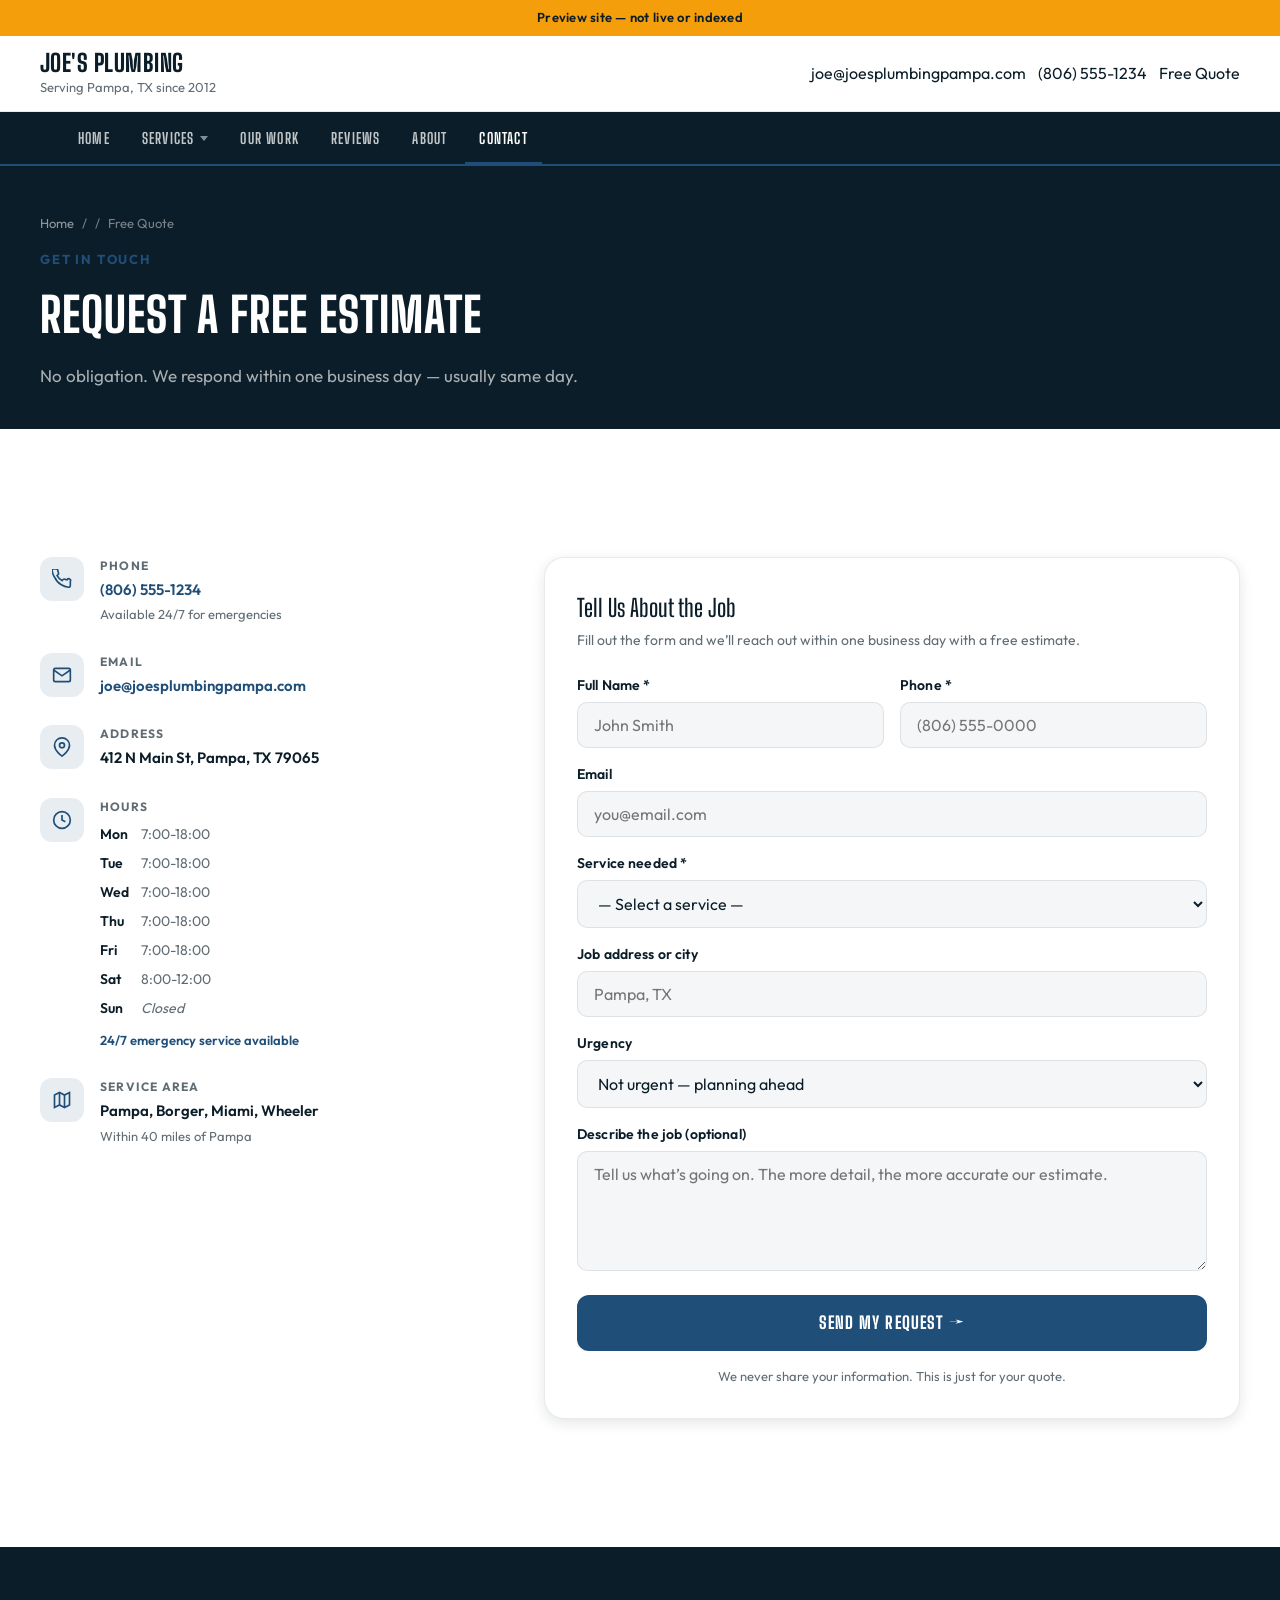
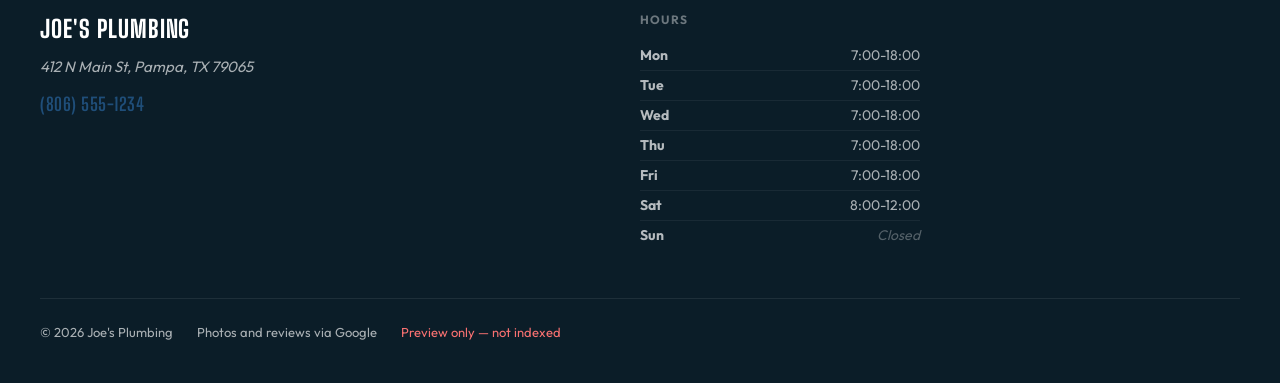
==== commit 09c7cee0: "v10: Guarantee, activity ticker, services grid, hero photo, QA sweep - 1-year labor guarantee sectio" ====
--- a/contact.html
+++ b/contact.html
@@ -96,7 +96,7 @@
             </div>
             <div>
               <p class="contact-info-label">Phone</p>
-              <p class="contact-info-value"><a href="tel:8065551234">(806) 555-1234</a></p><p style="font-size:0.8125rem;color:var(--text-light);margin-top:0.25rem">Available 24/7 for emergencies</p>            </div>
+              <p class="contact-info-value"><a href="tel:8065551234">(806) 555-1234</a></p><p style="font-size:0.8125rem;color:var(--muted);margin-top:0.25rem">Available 24/7 for emergencies</p>            </div>
           </div>          <div class="contact-info-item">
             <div class="contact-info-icon">
               <svg viewBox="0 0 24 24" fill="none" stroke="currentColor" stroke-width="2"><path d="M4 4h16c1.1 0 2 .9 2 2v12c0 1.1-.9 2-2 2H4c-1.1 0-2-.9-2-2V6c0-1.1.9-2 2-2z"/><polyline points="22,6 12,13 2,6"/></svg>
@@ -122,25 +122,25 @@
               <p class="contact-info-label">Hours</p>
               <table style="font-size:0.875rem;border-collapse:collapse;margin-top:0.25rem">                <tr>
                   <td style="padding:0.25rem 0.75rem 0.25rem 0;font-weight:600;color:var(--text)">Mon</td>
-                  <td style="padding:0.25rem 0;color:var(--text-light)">7:00-18:00</td>
+                  <td style="padding:0.25rem 0;color:var(--muted)">7:00-18:00</td>
                 </tr>                <tr>
                   <td style="padding:0.25rem 0.75rem 0.25rem 0;font-weight:600;color:var(--text)">Tue</td>
-                  <td style="padding:0.25rem 0;color:var(--text-light)">7:00-18:00</td>
+                  <td style="padding:0.25rem 0;color:var(--muted)">7:00-18:00</td>
                 </tr>                <tr>
                   <td style="padding:0.25rem 0.75rem 0.25rem 0;font-weight:600;color:var(--text)">Wed</td>
-                  <td style="padding:0.25rem 0;color:var(--text-light)">7:00-18:00</td>
+                  <td style="padding:0.25rem 0;color:var(--muted)">7:00-18:00</td>
                 </tr>                <tr>
                   <td style="padding:0.25rem 0.75rem 0.25rem 0;font-weight:600;color:var(--text)">Thu</td>
-                  <td style="padding:0.25rem 0;color:var(--text-light)">7:00-18:00</td>
+                  <td style="padding:0.25rem 0;color:var(--muted)">7:00-18:00</td>
                 </tr>                <tr>
                   <td style="padding:0.25rem 0.75rem 0.25rem 0;font-weight:600;color:var(--text)">Fri</td>
-                  <td style="padding:0.25rem 0;color:var(--text-light)">7:00-18:00</td>
+                  <td style="padding:0.25rem 0;color:var(--muted)">7:00-18:00</td>
                 </tr>                <tr>
                   <td style="padding:0.25rem 0.75rem 0.25rem 0;font-weight:600;color:var(--text)">Sat</td>
-                  <td style="padding:0.25rem 0;color:var(--text-light)">8:00-12:00</td>
+                  <td style="padding:0.25rem 0;color:var(--muted)">8:00-12:00</td>
                 </tr>                <tr>
                   <td style="padding:0.25rem 0.75rem 0.25rem 0;font-weight:600;color:var(--text)">Sun</td>
-                  <td style="padding:0.25rem 0;color:var(--text-light)"><em>Closed</em></td>
+                  <td style="padding:0.25rem 0;color:var(--muted)"><em>Closed</em></td>
                 </tr>              </table><p style="font-size:0.8125rem;color:var(--accent);font-weight:600;margin-top:0.5rem">24/7 emergency service available</p>            </div>
           </div>
           <div class="contact-info-item">
@@ -149,13 +149,13 @@
             </div>
             <div>
               <p class="contact-info-label">Service Area</p>
-              <p class="contact-info-value" style="font-size:0.9375rem">Pampa, Borger, Miami, Wheeler</p><p style="font-size:0.8125rem;color:var(--text-light);margin-top:0.25rem">Within 40 miles of Pampa</p>            </div>
+              <p class="contact-info-value" style="font-size:0.9375rem">Pampa, Borger, Miami, Wheeler</p><p style="font-size:0.8125rem;color:var(--muted);margin-top:0.25rem">Within 40 miles of Pampa</p>            </div>
           </div>
         </div>
 
         <div class="contact-form-card">
-          <h2 style="font-family:var(--font-heading);font-size:1.5rem;font-weight:600;margin-bottom:0.25rem;color:var(--text)">Tell Us About the Job</h2>
-          <p style="font-size:0.875rem;color:var(--text-light);margin-bottom:1.5rem">Fill out the form and we&rsquo;ll reach out within one business day with a free estimate.</p>
+          <h2 style="font-family:var(--font-display);font-size:1.5rem;font-weight:600;margin-bottom:0.25rem;color:var(--text)">Tell Us About the Job</h2>
+          <p style="font-size:0.875rem;color:var(--muted);margin-bottom:1.5rem">Fill out the form and we&rsquo;ll reach out within one business day with a free estimate.</p>
 
           <form action="#" onsubmit="return false;" novalidate style="display:flex;flex-direction:column;gap:1rem">
             <div class="form-row">
@@ -196,7 +196,7 @@
               <textarea id="c-notes" name="notes" rows="4" placeholder="Tell us what&rsquo;s going on. The more detail, the more accurate our estimate."></textarea>
             </div>
             <button type="submit" class="contact-submit">Send My Request &rarr;</button>
-            <p style="font-size:0.8125rem;color:var(--text-light);text-align:center">We never share your information. This is just for your quote.</p>
+            <p style="font-size:0.8125rem;color:var(--muted);text-align:center">We never share your information. This is just for your quote.</p>
           </form>
         </div>
 
--- a/style.css
+++ b/style.css
@@ -793,7 +793,22 @@
   box-shadow: var(--shadow-sm);
   transition: transform 150ms, box-shadow 150ms;
   cursor: pointer;
-}
+  position: relative;
+  overflow: hidden;
+}
+.service-card-watermark {
+  position: absolute;
+  bottom: -12px;
+  right: -8px;
+  width: 96px;
+  height: 96px;
+  color: var(--accent);
+  opacity: 0.055;
+  pointer-events: none;
+  transition: opacity 150ms;
+}
+.service-card-watermark svg { width: 96px; height: 96px; }
+.service-card:hover .service-card-watermark { opacity: 0.10; }
 .service-card:hover {
   transform: translateY(-4px);
   box-shadow: var(--shadow-md);
@@ -842,6 +857,50 @@
   gap: 0.5rem 1.5rem;
   font-size: 0.875rem;
   color: var(--muted);
+}
+
+/* ============================================================
+   HOW IT WORKS — 4-step process
+   ============================================================ */
+.how-it-works-grid {
+  display: grid;
+  grid-template-columns: 1fr;
+  gap: 1.5rem;
+  margin-top: 2.5rem;
+}
+@media (min-width: 600px) { .how-it-works-grid { grid-template-columns: repeat(2, 1fr); } }
+@media (min-width: 900px) { .how-it-works-grid { grid-template-columns: repeat(4, 1fr); } }
+
+.how-step {
+  background: var(--bg);
+  border-radius: 16px;
+  border: 1px solid var(--border);
+  padding: 1.75rem 1.5rem;
+  position: relative;
+}
+.how-step-num {
+  font-family: var(--font-display);
+  font-size: 3rem;
+  font-weight: 800;
+  letter-spacing: 0.02em;
+  color: var(--accent);
+  opacity: 0.18;
+  line-height: 1;
+  margin-bottom: 0.75rem;
+}
+.how-step-title {
+  font-family: var(--font-display);
+  font-size: 1.125rem;
+  font-weight: 800;
+  letter-spacing: 0.05em;
+  text-transform: uppercase;
+  color: var(--text);
+  margin-bottom: 0.5rem;
+}
+.how-step-desc {
+  font-size: 0.9375rem;
+  color: var(--muted);
+  line-height: 1.65;
 }
 
 /* ============================================================
@@ -1167,15 +1226,30 @@
   justify-content: center;
 }
 .brand-logo-item {
-  font-family: var(--font-display);
-  font-size: 1.125rem;
-  font-weight: 700;
-  color: rgba(11,29,40,0.25);
-  letter-spacing: 0.04em;
-  text-transform: uppercase;
-  transition: color 150ms;
-}
-.brand-logo-item:hover { color: var(--muted); }
+  display: flex;
+  align-items: center;
+  justify-content: center;
+}
+.brand-logo-img img {
+  height: 36px;
+  width: auto;
+  max-width: 100px;
+  object-fit: contain;
+  filter: grayscale(1) opacity(0.45);
+  transition: filter 200ms;
+}
+.brand-logo-img:hover img { filter: grayscale(0.2) opacity(0.75); }
+.brand-logo-fallback,
+.brand-logo-text {
+  font-family: var(--font-display);
+  font-size: 1rem;
+  font-weight: 700;
+  color: rgba(11,29,40,0.28);
+  letter-spacing: 0.06em;
+  text-transform: uppercase;
+}
+.brand-logo-text:hover,
+.brand-logo-fallback:hover { color: var(--muted); }
 
 /* ============================================================
    CTA BAND (before footer)
@@ -1684,3 +1758,101 @@
   clip: rect(0,0,0,0);
   white-space: nowrap;
 }
+
+/* section--alt = surface (backward compat) */
+.section--alt { background: var(--surface); }
+
+/* ============================================================
+   ACTIVITY TICKER
+   ============================================================ */
+.activity-ticker {
+  background: var(--text);
+  padding: 0.625rem 1.5rem;
+  overflow: hidden;
+}
+.activity-ticker-inner {
+  max-width: 1200px;
+  margin: 0 auto;
+  display: flex;
+  align-items: center;
+  gap: 1.25rem;
+  overflow: hidden;
+}
+.activity-ticker-label {
+  font-size: 0.6875rem;
+  font-weight: 700;
+  letter-spacing: 0.12em;
+  text-transform: uppercase;
+  color: rgba(255,255,255,0.45);
+  flex-shrink: 0;
+}
+.activity-ticker-track {
+  display: flex;
+  gap: 2.5rem;
+  overflow-x: auto;
+  scrollbar-width: none;
+  -ms-overflow-style: none;
+}
+.activity-ticker-track::-webkit-scrollbar { display: none; }
+.activity-item {
+  white-space: nowrap;
+  font-size: 0.8125rem;
+  color: rgba(255,255,255,0.7);
+  display: flex;
+  align-items: center;
+  gap: 0.5rem;
+  flex-shrink: 0;
+}
+
+/* ============================================================
+   SIGNED GUARANTEE
+   ============================================================ */
+.guarantee-block {
+  display: flex;
+  flex-direction: column;
+  align-items: center;
+  gap: 2rem;
+  text-align: center;
+  max-width: 640px;
+  margin: 0 auto;
+}
+@media (min-width: 640px) {
+  .guarantee-block {
+    flex-direction: row;
+    text-align: left;
+    align-items: flex-start;
+    max-width: 760px;
+  }
+}
+.guarantee-seal {
+  flex-shrink: 0;
+  width: 80px;
+  height: 80px;
+}
+.guarantee-seal svg { width: 80px; height: 80px; }
+.guarantee-body { flex: 1; }
+.guarantee-text {
+  font-size: 1.0625rem;
+  color: var(--muted);
+  line-height: 1.7;
+  margin-top: 0.625rem;
+}
+
+/* ============================================================
+   SERVICE CARD — price + link extras
+   ============================================================ */
+.service-card-price {
+  font-family: var(--font-display);
+  font-size: 0.875rem;
+  font-weight: 700;
+  letter-spacing: 0.04em;
+  text-transform: uppercase;
+  color: var(--accent);
+}
+.service-card-link {
+  font-size: 0.8125rem;
+  font-weight: 600;
+  color: var(--accent);
+  margin-top: auto;
+  padding-top: 0.375rem;
+}
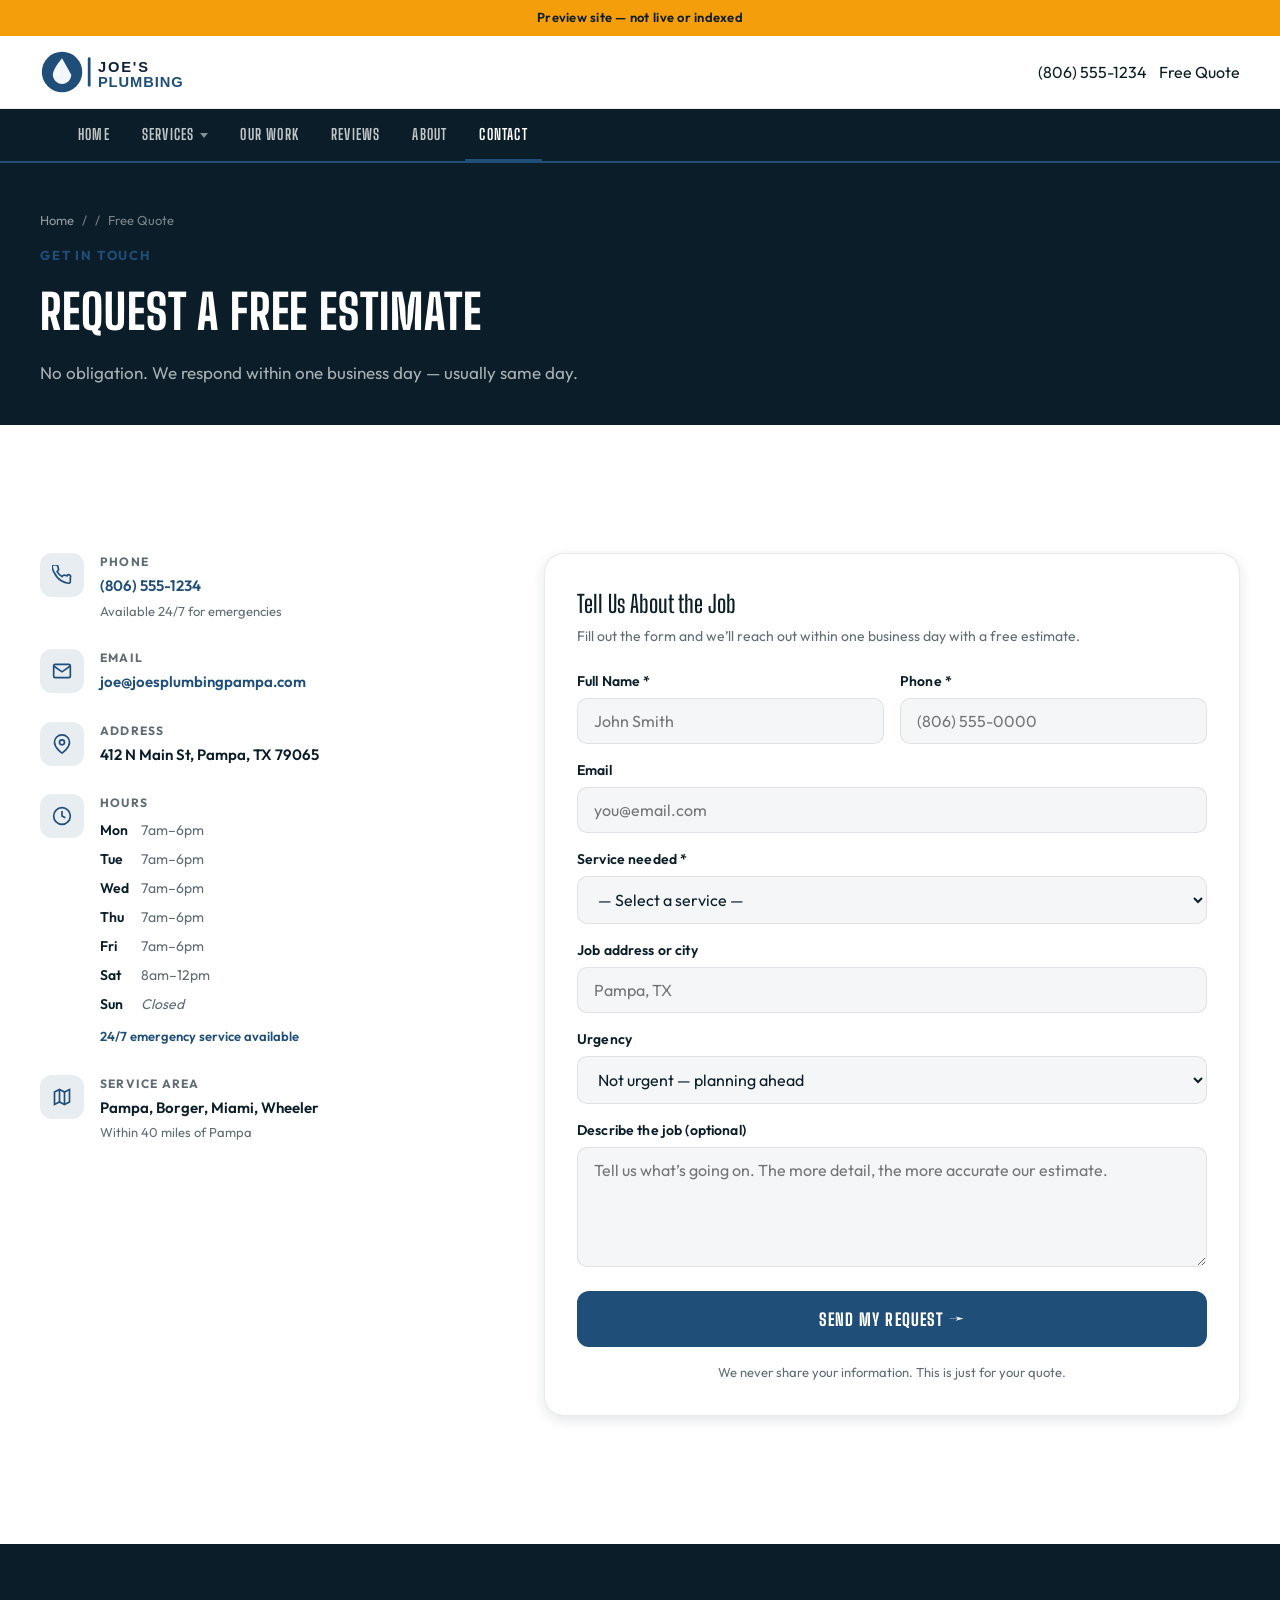
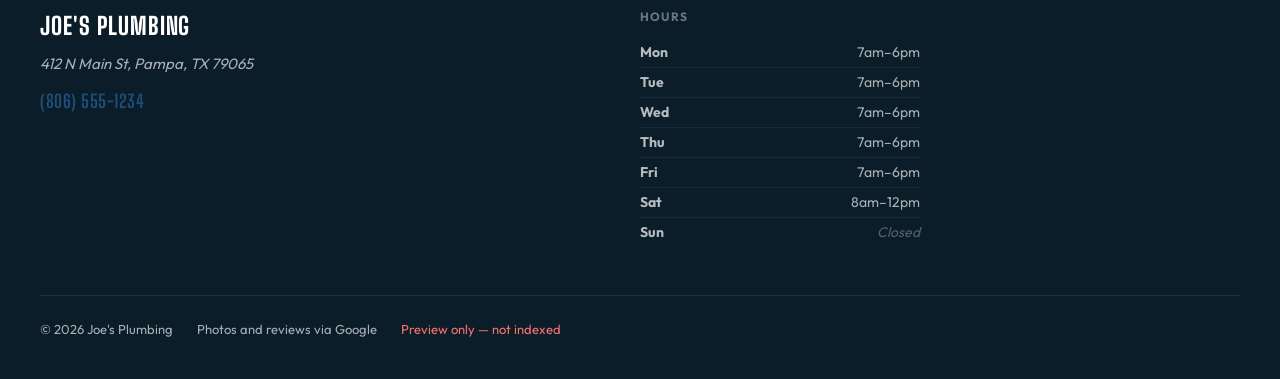
==== commit dc500d80: "rebuild: real plumbing photos + header + hours fixes - Replace gallery photos with real plumbing sho" ====
--- a/contact.html
+++ b/contact.html
@@ -12,9 +12,11 @@
 </head>
 <body><div class="preview-banner" role="alert">Preview site &mdash; not live or indexed</div><header class="site-header" id="top">
   <div class="header-inner">
-    <div class="header-brand">
-      <a class="header-name" href="index.html">Joe&#39;s Plumbing</a>      <span class="header-tagline">Serving Pampa, TX since 2012</span>    </div>
-    <div class="header-actions">      <a class="header-email" href="mailto:joe@joesplumbingpampa.com">joe@joesplumbingpampa.com</a>      <a class="btn-call" href="tel:8065551234">(806) 555-1234</a>
+    <div class="header-brand">      <a class="header-logo" href="index.html" aria-label="Joe&#39;s Plumbing home">
+        <img src="logo.svg" alt="Joe&#39;s Plumbing" height="44" width="210">
+      </a>    </div>
+    <div class="header-actions">
+      <a class="btn-call" href="tel:8065551234">(806) 555-1234</a>
       <a class="btn-quote" href="contact.html">Free Quote</a>
     </div>
   </div>
@@ -122,22 +124,22 @@
               <p class="contact-info-label">Hours</p>
               <table style="font-size:0.875rem;border-collapse:collapse;margin-top:0.25rem">                <tr>
                   <td style="padding:0.25rem 0.75rem 0.25rem 0;font-weight:600;color:var(--text)">Mon</td>
-                  <td style="padding:0.25rem 0;color:var(--muted)">7:00-18:00</td>
+                  <td style="padding:0.25rem 0;color:var(--muted)">7am–6pm</td>
                 </tr>                <tr>
                   <td style="padding:0.25rem 0.75rem 0.25rem 0;font-weight:600;color:var(--text)">Tue</td>
-                  <td style="padding:0.25rem 0;color:var(--muted)">7:00-18:00</td>
+                  <td style="padding:0.25rem 0;color:var(--muted)">7am–6pm</td>
                 </tr>                <tr>
                   <td style="padding:0.25rem 0.75rem 0.25rem 0;font-weight:600;color:var(--text)">Wed</td>
-                  <td style="padding:0.25rem 0;color:var(--muted)">7:00-18:00</td>
+                  <td style="padding:0.25rem 0;color:var(--muted)">7am–6pm</td>
                 </tr>                <tr>
                   <td style="padding:0.25rem 0.75rem 0.25rem 0;font-weight:600;color:var(--text)">Thu</td>
-                  <td style="padding:0.25rem 0;color:var(--muted)">7:00-18:00</td>
+                  <td style="padding:0.25rem 0;color:var(--muted)">7am–6pm</td>
                 </tr>                <tr>
                   <td style="padding:0.25rem 0.75rem 0.25rem 0;font-weight:600;color:var(--text)">Fri</td>
-                  <td style="padding:0.25rem 0;color:var(--muted)">7:00-18:00</td>
+                  <td style="padding:0.25rem 0;color:var(--muted)">7am–6pm</td>
                 </tr>                <tr>
                   <td style="padding:0.25rem 0.75rem 0.25rem 0;font-weight:600;color:var(--text)">Sat</td>
-                  <td style="padding:0.25rem 0;color:var(--muted)">8:00-12:00</td>
+                  <td style="padding:0.25rem 0;color:var(--muted)">8am–12pm</td>
                 </tr>                <tr>
                   <td style="padding:0.25rem 0.75rem 0.25rem 0;font-weight:600;color:var(--text)">Sun</td>
                   <td style="padding:0.25rem 0;color:var(--muted)"><em>Closed</em></td>
@@ -155,9 +157,10 @@
 
         <div class="contact-form-card">
           <h2 style="font-family:var(--font-display);font-size:1.5rem;font-weight:600;margin-bottom:0.25rem;color:var(--text)">Tell Us About the Job</h2>
-          <p style="font-size:0.875rem;color:var(--muted);margin-bottom:1.5rem">Fill out the form and we&rsquo;ll reach out within one business day with a free estimate.</p>
-
-          <form action="#" onsubmit="return false;" novalidate style="display:flex;flex-direction:column;gap:1rem">
+          <p style="font-size:0.875rem;color:var(--muted);margin-bottom:1.5rem">Fill out the form and we&rsquo;ll reach out within one business day with a free estimate.</p>          <form action="mailto:joe@joesplumbingpampa.com" method="POST" novalidate id="contact-form" style="display:flex;flex-direction:column;gap:1rem">
+          <input type="hidden" name="_subject" value="New quote request — Joe&#39;s Plumbing">
+          <input type="hidden" name="_replyto" value="">
+          <input type="text" name="_gotcha" style="display:none" tabindex="-1" autocomplete="off">
             <div class="form-row">
               <div class="form-group">
                 <label for="c-name">Full Name *</label>
@@ -195,9 +198,52 @@
               <label for="c-notes">Describe the job (optional)</label>
               <textarea id="c-notes" name="notes" rows="4" placeholder="Tell us what&rsquo;s going on. The more detail, the more accurate our estimate."></textarea>
             </div>
-            <button type="submit" class="contact-submit">Send My Request &rarr;</button>
+            <button type="submit" class="contact-submit" id="contact-submit">Send My Request &rarr;</button>
+            <p id="contact-success" style="display:none;background:#d1fae5;color:#065f46;border-radius:8px;padding:0.875rem 1rem;font-size:0.9375rem;text-align:center">
+              Got it. Joe will reach out within one business day.
+            </p>
             <p style="font-size:0.8125rem;color:var(--muted);text-align:center">We never share your information. This is just for your quote.</p>
           </form>
+          <script>
+          (function(){
+            var form=document.getElementById('contact-form');
+            var btn=document.getElementById('contact-submit');
+            var ok=document.getElementById('contact-success');
+            if(!form)return;
+            form.addEventListener('submit',function(e){
+              // Basic required field check
+              var required=['c-name','c-phone','c-service'];
+              for(var i=0;i<required.length;i++){
+                var el=document.getElementById(required[i]);
+                if(el&&!el.value.trim()){el.focus();e.preventDefault();return;}
+              }
+              // If action is mailto: prevent default and show fallback
+              if(form.action.indexOf('mailto:')==0){
+                e.preventDefault();
+                if(ok){ok.style.display='block';}
+                if(btn){btn.disabled=true;btn.textContent='Sent';}
+                return;
+              }
+              // Formspree AJAX submit
+              e.preventDefault();
+              btn.disabled=true;btn.textContent='Sending…';
+              fetch(form.action,{method:'POST',body:new FormData(form),headers:{'Accept':'application/json'}})
+                .then(function(r){return r.json();})
+                .then(function(d){
+                  if(d.ok||d.next){
+                    form.style.display='none';
+                    if(ok){ok.style.display='block';}
+                  } else {
+                    btn.disabled=false;btn.textContent='Send My Request →';
+                    alert('Something went wrong. Please call us directly.');
+                  }
+                })
+                .catch(function(){
+                  btn.disabled=false;btn.textContent='Send My Request →';
+                });
+            });
+          })();
+          </script>
         </div>
 
       </div>
@@ -214,24 +260,24 @@
     <div>      <p class="footer-hours-label">Hours</p>
       <ul class="footer-hours-list">        <li>
           <strong>Mon</strong>
-7:00-18:00        </li>        <li>
+7am–6pm        </li>        <li>
           <strong>Tue</strong>
-7:00-18:00        </li>        <li>
+7am–6pm        </li>        <li>
           <strong>Wed</strong>
-7:00-18:00        </li>        <li>
+7am–6pm        </li>        <li>
           <strong>Thu</strong>
-7:00-18:00        </li>        <li>
+7am–6pm        </li>        <li>
           <strong>Fri</strong>
-7:00-18:00        </li>        <li>
+7am–6pm        </li>        <li>
           <strong>Sat</strong>
-8:00-12:00        </li>        <li>
+8am–12pm        </li>        <li>
           <strong>Sun</strong>
 <span class="closed">Closed</span>        </li>      </ul>    </div>
   </div>
   <div class="footer-bottom">
     <span>&copy; 2026 Joe&#39;s Plumbing</span>    <span>Photos and reviews via Google</span>    <span class="footer-preview-note">Preview only &mdash; not indexed</span>  </div>
 </footer><div class="sticky-mobile-ctas" aria-label="Quick actions">
-  <a href="#" onclick="document.getElementById('c-name').focus();return false;" class="sticky-book">Get Free Quote</a>
+  <a href="contact.html#contact-form" onclick="document.getElementById('c-name')&&document.getElementById('c-name').focus();return false;" class="sticky-book">Get Free Quote</a>
   <a href="tel:8065551234" class="sticky-phone">(806) 555-1234</a>
 </div><script>
 (function(){
--- a/style.css
+++ b/style.css
@@ -153,6 +153,9 @@
   line-height: 1.1;
 }
 
+.header-logo { display: flex; align-items: center; text-decoration: none; }
+.header-logo img { display: block; height: 44px; width: auto; }
+
 .header-tagline {
   font-size: 0.8125rem;
   color: var(--muted);
@@ -533,6 +536,16 @@
   position: absolute;
   inset: 0;
   z-index: 0;
+  /* No-photo fallback: dark gradient with subtle diagonal texture */
+  background:
+    repeating-linear-gradient(
+      -45deg,
+      transparent,
+      transparent 24px,
+      rgba(255,255,255,0.018) 24px,
+      rgba(255,255,255,0.018) 25px
+    ),
+    linear-gradient(160deg, #0b1d28 0%, #162d42 55%, #0f2236 100%);
 }
 .hero-img-wrap img {
   width: 100%;
@@ -545,7 +558,7 @@
   position: absolute;
   inset: 0;
   z-index: 1;
-  background: linear-gradient(to bottom, rgba(11,29,40,0.40) 0%, rgba(11,29,40,0.82) 100%);
+  background: linear-gradient(to bottom, rgba(11,29,40,0.25) 0%, rgba(11,29,40,0.72) 100%);
 }
 
 .hero-content {
@@ -1225,31 +1238,20 @@
   align-items: center;
   justify-content: center;
 }
-.brand-logo-item {
-  display: flex;
-  align-items: center;
-  justify-content: center;
-}
-.brand-logo-img img {
-  height: 36px;
-  width: auto;
-  max-width: 100px;
-  object-fit: contain;
-  filter: grayscale(1) opacity(0.45);
-  transition: filter 200ms;
-}
-.brand-logo-img:hover img { filter: grayscale(0.2) opacity(0.75); }
-.brand-logo-fallback,
-.brand-logo-text {
-  font-family: var(--font-display);
-  font-size: 1rem;
-  font-weight: 700;
-  color: rgba(11,29,40,0.28);
-  letter-spacing: 0.06em;
-  text-transform: uppercase;
-}
-.brand-logo-text:hover,
-.brand-logo-fallback:hover { color: var(--muted); }
+.brand-badge {
+  font-family: var(--font-display);
+  font-size: 0.8125rem;
+  font-weight: 800;
+  letter-spacing: 0.12em;
+  text-transform: uppercase;
+  color: var(--text);
+  opacity: 0.35;
+  padding: 0.375rem 0.875rem;
+  border: 1.5px solid currentColor;
+  border-radius: 3px;
+  transition: opacity 180ms;
+}
+.brand-badge:hover { opacity: 0.65; }
 
 /* ============================================================
    CTA BAND (before footer)
